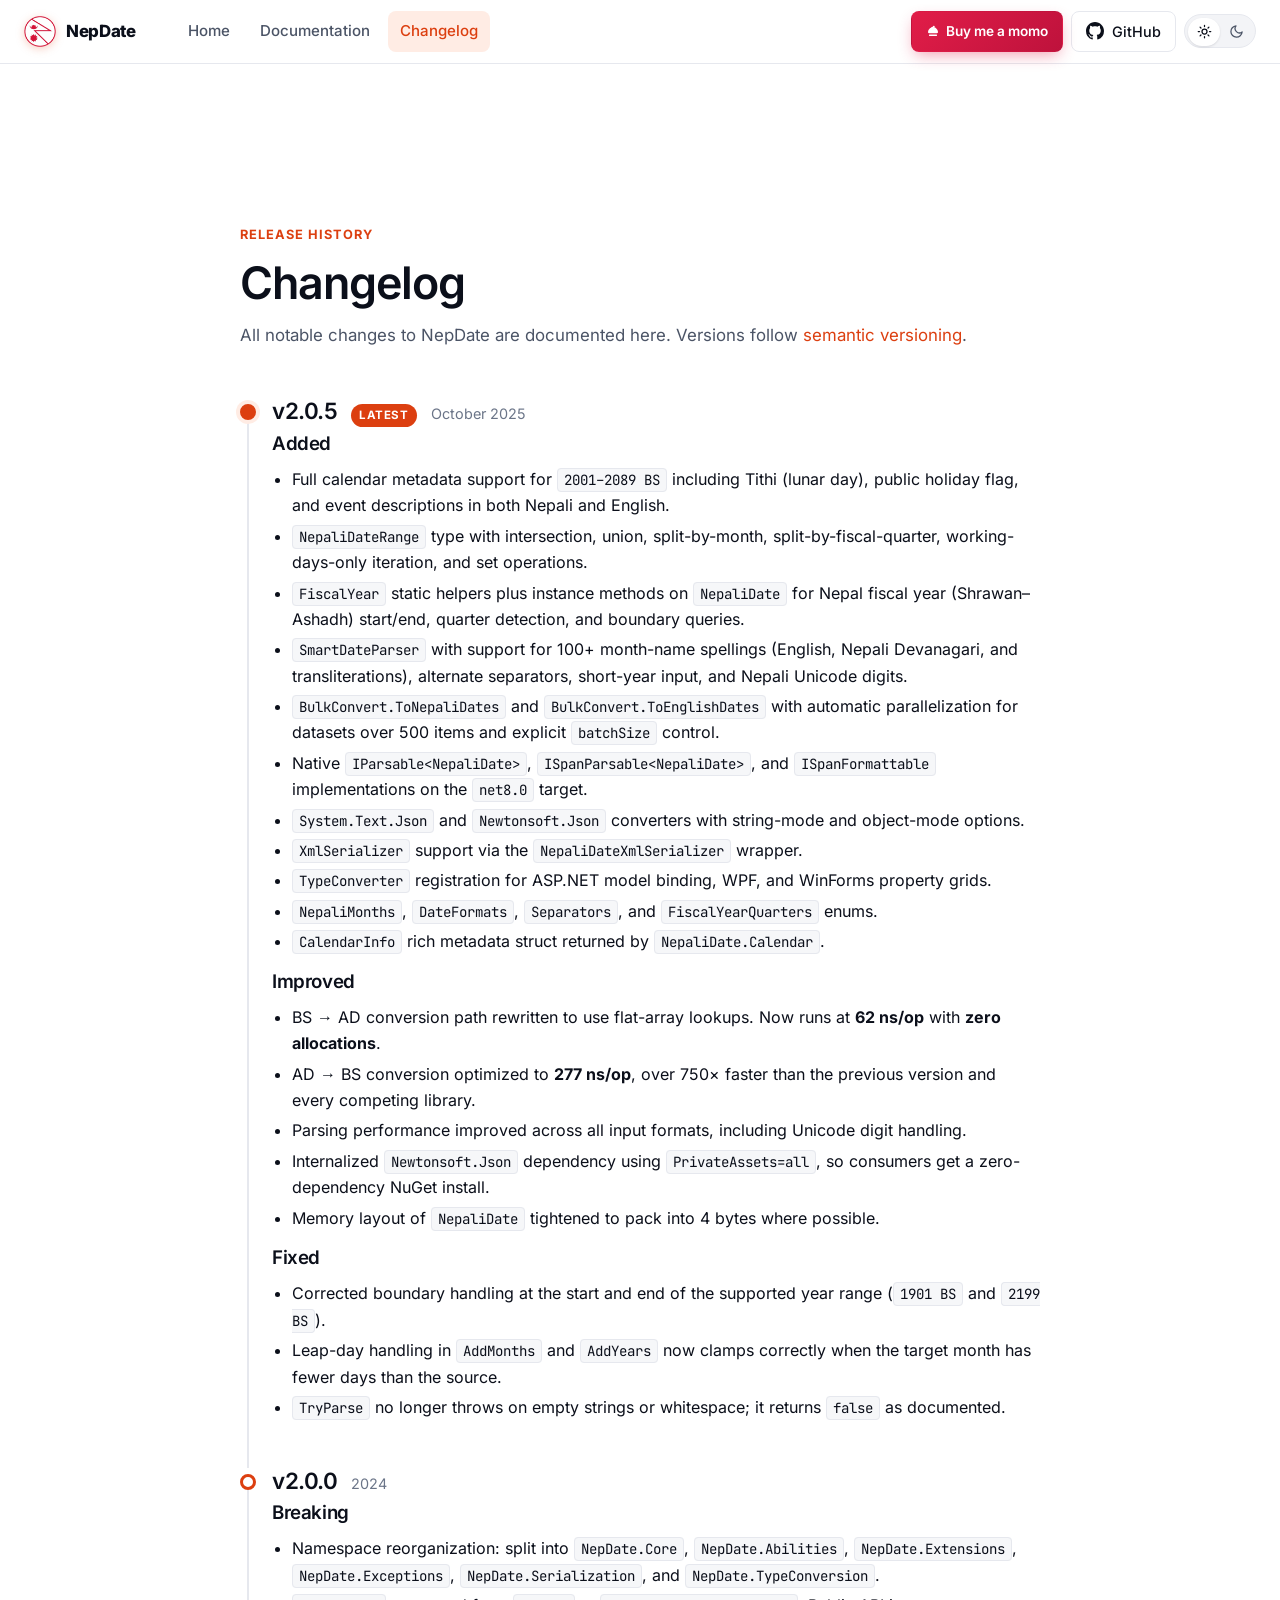
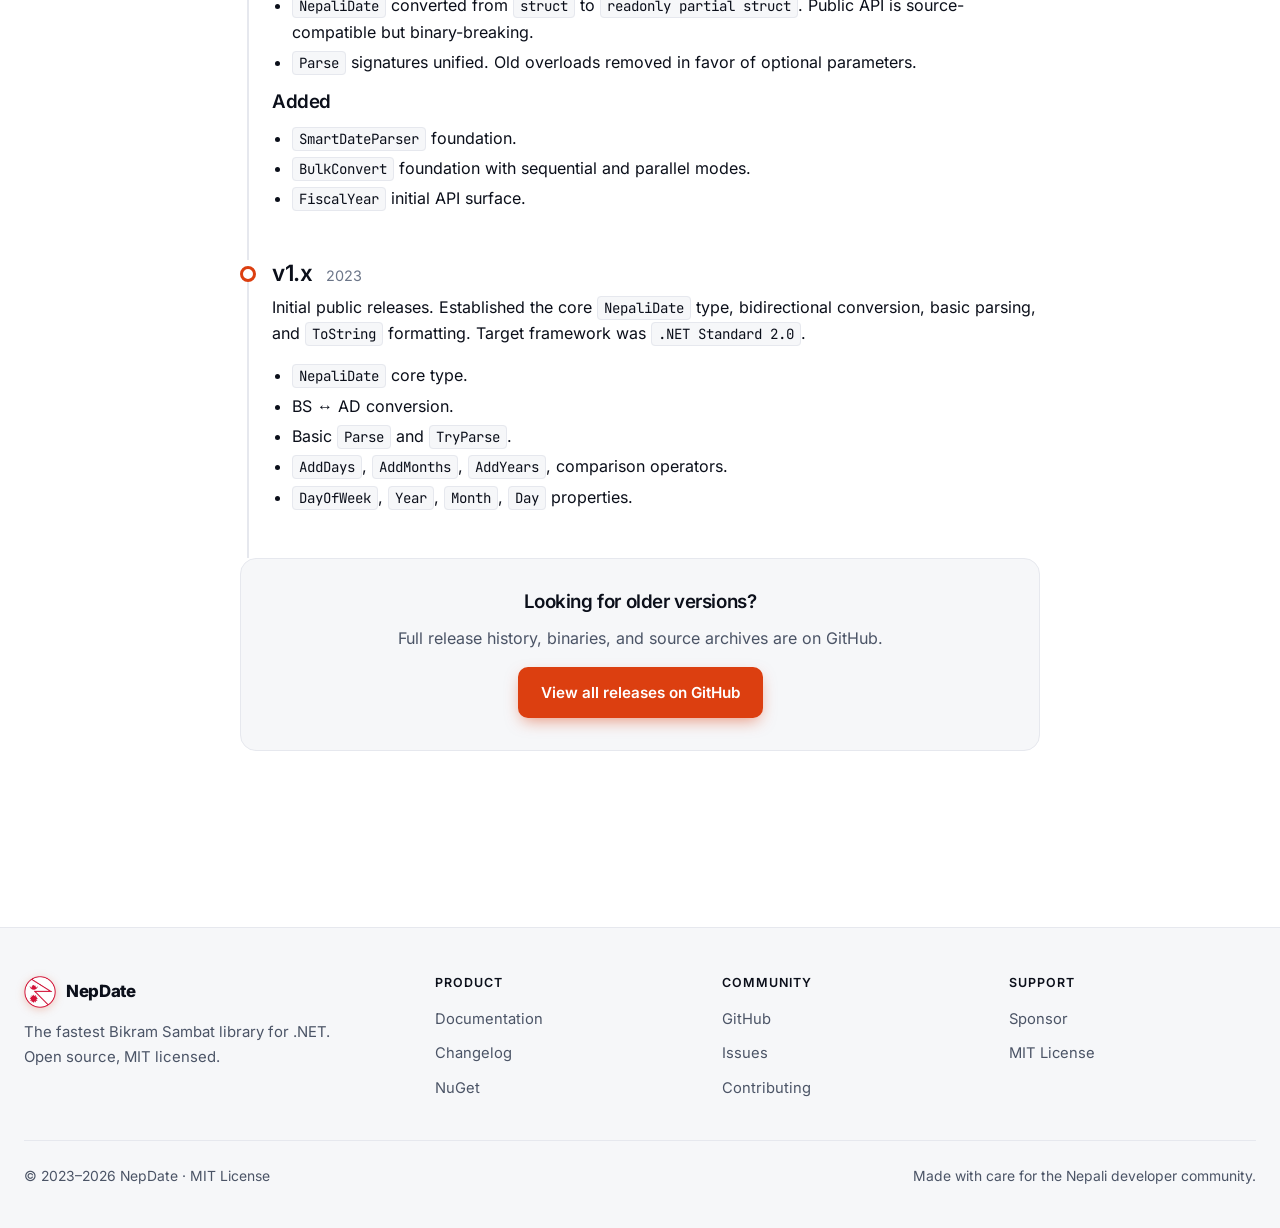
==== docs/changelog.html @ 10df071d "chore: prepare v2.0.5 release - Expand XML doc comments across the public API (NepaliDate, Propertie" ====
<!doctype html>
<html lang="en">
<head>
  <meta charset="utf-8" />
  <meta name="viewport" content="width=device-width, initial-scale=1" />
  <meta name="theme-color" content="#ea580c" />
  <title>Changelog - NepDate</title>
  <meta name="description" content="Release notes and version history for the NepDate Bikram Sambat library for .NET." />
  <link rel="canonical" href="https://rajuprasai.github.io/NepDate/changelog.html" />
  <link rel="icon" href="assets/favicon.ico" sizes="any" />
  <link rel="icon" type="image/png" href="assets/logo.png?v=2" />
  <link rel="apple-touch-icon" href="assets/logo.png?v=2" />
  <link rel="stylesheet" href="css/style.css" />
  <!-- Inline theme bootstrap. Resolves stored preference (light/dark/system)
       to a concrete data-theme so first paint matches the final state. -->
  <script>
    (function () {
      try {
        var p = localStorage.getItem('nepdate-theme');
        if (p !== 'light' && p !== 'dark' && p !== 'system') p = 'system';
        var resolved = p === 'system'
          ? (window.matchMedia && window.matchMedia('(prefers-color-scheme: dark)').matches ? 'dark' : 'light')
          : p;
        document.documentElement.setAttribute('data-theme', resolved);
        document.documentElement.setAttribute('data-theme-pref', p);
      } catch (e) {
        document.documentElement.setAttribute('data-theme', 'light');
        document.documentElement.setAttribute('data-theme-pref', 'system');
      }
    })();
  </script>
</head>
<body>
  <a class="skip-link" href="#main">Skip to content</a>

  <header class="site-header">
    <div class="inner">
      <a class="brand" href="index.html">
        <img class="logo-img" src="assets/logo.png?v=2" alt="NepDate logo" width="30" height="30" />
        <span>NepDate</span>
      </a>
      <nav class="nav-main" aria-label="Primary">
        <a href="index.html">Home</a>
        <a href="docs.html">Documentation</a>
        <a href="changelog.html" class="active">Changelog</a>
      </nav>
      <div class="header-right">
                <a class="btn btn-momo btn-sm" href="https://buymemomo.com/rajuprasai" target="_blank" rel="noopener" aria-label="Buy me a momo">
          <span class="momo-ico" aria-hidden="true"><svg class="momo-ico-svg" width="16" height="16" viewBox="0 0 24 24" fill="currentColor" aria-hidden="true"><path d="M3.5 14.2c0-4.7 3.8-8.5 8.5-8.5s8.5 3.8 8.5 8.5c0 .9-.7 1.6-1.6 1.6H5.1c-.9 0-1.6-.7-1.6-1.6Z"/><path d="M9 6.6c.4-1.1 1.5-1.9 2.7-1.9.4 0 .8.1 1.2.3-.4.4-.7.9-.9 1.5l-.2.7c-.4-.1-.8-.3-1.2-.3-.6 0-1.1.2-1.6.5l-.5-.4c.2-.2.3-.3.5-.4Zm6 0 .5-.4c.2.1.3.2.5.4-.4-.3-1-.5-1.6-.5-.4 0-.8.2-1.2.3l-.2-.7c-.2-.6-.5-1.1-.9-1.5.4-.2.8-.3 1.2-.3 1.2 0 2.3.8 2.7 1.9-.3.3-.6.6-1 .8Z"/><path d="M12 4.5c0-.7.6-1.3 1.3-1.3.4 0 .7.1 1 .4-.3.6-.5 1.3-.5 2 0 .3 0 .7.1 1l-.7-.1c-.7 0-1.3-.6-1.3-1.3 0-.3.1-.5.1-.7Z"/><path d="M5.5 18h13l.4 1.4c.2.6-.3 1.2-.9 1.2H6c-.6 0-1.1-.6-.9-1.2L5.5 18Z"/></svg></span>
          <span>Buy me a momo</span>
        </a>
        <a class="github-btn" href="https://github.com/RajuPrasai/NepDate" target="_blank" rel="noopener" aria-label="GitHub repository">
          <svg viewBox="0 0 16 16" width="18" height="18" fill="currentColor" aria-hidden="true"><path d="M8 0C3.58 0 0 3.58 0 8a8 8 0 005.47 7.59c.4.07.55-.17.55-.38 0-.19-.01-.82-.01-1.49-2.01.37-2.53-.49-2.69-.94-.09-.23-.48-.94-.82-1.13-.28-.15-.68-.52-.01-.53.63-.01 1.08.58 1.23.82.72 1.21 1.87.87 2.33.66.07-.52.28-.87.51-1.07-1.78-.2-3.64-.89-3.64-3.95 0-.87.31-1.59.82-2.15-.08-.2-.36-1.02.08-2.12 0 0 .67-.21 2.2.82.64-.18 1.32-.27 2-.27.68 0 1.36.09 2 .27 1.53-1.04 2.2-.82 2.2-.82.44 1.1.16 1.92.08 2.12.51.56.82 1.27.82 2.15 0 3.07-1.87 3.75-3.65 3.95.29.25.54.73.54 1.48 0 1.07-.01 1.93-.01 2.2 0 .21.15.46.55.38A8.013 8.013 0 0016 8c0-4.42-3.58-8-8-8z"/></svg>
          <span>GitHub</span>
        </a>
        <div class="theme-switch" role="group" aria-label="Theme">
          <button type="button" data-theme-value="light" aria-label="Light theme" title="Light">
            <svg viewBox="0 0 24 24" fill="none" stroke="currentColor" stroke-width="2" stroke-linecap="round" stroke-linejoin="round" aria-hidden="true"><circle cx="12" cy="12" r="4"/><path d="M12 2v2M12 20v2M4.93 4.93l1.41 1.41M17.66 17.66l1.41 1.41M2 12h2M20 12h2M4.93 19.07l1.41-1.41M17.66 6.34l1.41-1.41"/></svg>
          </button>
          <button type="button" data-theme-value="dark" aria-label="Dark theme" title="Dark">
            <svg viewBox="0 0 24 24" fill="none" stroke="currentColor" stroke-width="2" stroke-linecap="round" stroke-linejoin="round" aria-hidden="true"><path d="M21 12.79A9 9 0 1111.21 3 7 7 0 0021 12.79z"/></svg>
          </button>
        </div>
        <button class="icon-btn hamburger" aria-label="Open menu"><span></span></button>
      </div>
    </div>
  </header>

  <div class="overlay"></div>
  <nav class="mobile-nav" aria-label="Mobile">
    <a href="index.html">Home</a>
    <a href="docs.html">Documentation</a>
    <a href="changelog.html" class="active">Changelog</a>
    <a href="https://github.com/RajuPrasai/NepDate" target="_blank" rel="noopener">GitHub</a>
    <a href="https://buymemomo.com/rajuprasai" target="_blank" rel="noopener">Buy me a momo</a>
  </nav>

  <main id="main">
    <section class="section">
      <div class="container" style="max-width: 900px;">
        <div class="changelog-wrap">
          <div style="margin-bottom: 32px;">
            <div class="section-eyebrow">Release History</div>
            <h1 style="font-size: clamp(2rem, 4vw, 2.8rem); margin-bottom: 12px;">Changelog</h1>
            <p class="sub" style="color: var(--text-muted); font-size: 1.05rem;">
              All notable changes to NepDate are documented here. Versions follow <a href="https://semver.org" target="_blank" rel="noopener">semantic versioning</a>.
            </p>
          </div>

          <!-- v2.0.5 -->
          <article class="release latest">
            <header class="release-head">
              <h2>v2.0.5</h2>
              <span class="tag">Latest</span>
              <span class="date">October 2025</span>
            </header>

            <h3>Added</h3>
            <ul>
              <li>Full calendar metadata support for <code>2001–2089 BS</code> including Tithi (lunar day), public holiday flag, and event descriptions in both Nepali and English.</li>
              <li><code>NepaliDateRange</code> type with intersection, union, split-by-month, split-by-fiscal-quarter, working-days-only iteration, and set operations.</li>
              <li><code>FiscalYear</code> static helpers plus instance methods on <code>NepaliDate</code> for Nepal fiscal year (Shrawan–Ashadh) start/end, quarter detection, and boundary queries.</li>
              <li><code>SmartDateParser</code> with support for 100+ month-name spellings (English, Nepali Devanagari, and transliterations), alternate separators, short-year input, and Nepali Unicode digits.</li>
              <li><code>BulkConvert.ToNepaliDates</code> and <code>BulkConvert.ToEnglishDates</code> with automatic parallelization for datasets over 500 items and explicit <code>batchSize</code> control.</li>
              <li>Native <code>IParsable&lt;NepaliDate&gt;</code>, <code>ISpanParsable&lt;NepaliDate&gt;</code>, and <code>ISpanFormattable</code> implementations on the <code>net8.0</code> target.</li>
              <li><code>System.Text.Json</code> and <code>Newtonsoft.Json</code> converters with string-mode and object-mode options.</li>
              <li><code>XmlSerializer</code> support via the <code>NepaliDateXmlSerializer</code> wrapper.</li>
              <li><code>TypeConverter</code> registration for ASP.NET model binding, WPF, and WinForms property grids.</li>
              <li><code>NepaliMonths</code>, <code>DateFormats</code>, <code>Separators</code>, and <code>FiscalYearQuarters</code> enums.</li>
              <li><code>CalendarInfo</code> rich metadata struct returned by <code>NepaliDate.Calendar</code>.</li>
            </ul>

            <h3>Improved</h3>
            <ul>
              <li>BS → AD conversion path rewritten to use flat-array lookups. Now runs at <strong>62 ns/op</strong> with <strong>zero allocations</strong>.</li>
              <li>AD → BS conversion optimized to <strong>277 ns/op</strong>, over 750× faster than the previous version and every competing library.</li>
              <li>Parsing performance improved across all input formats, including Unicode digit handling.</li>
              <li>Internalized <code>Newtonsoft.Json</code> dependency using <code>PrivateAssets=all</code>, so consumers get a zero-dependency NuGet install.</li>
              <li>Memory layout of <code>NepaliDate</code> tightened to pack into 4 bytes where possible.</li>
            </ul>

            <h3>Fixed</h3>
            <ul>
              <li>Corrected boundary handling at the start and end of the supported year range (<code>1901 BS</code> and <code>2199 BS</code>).</li>
              <li>Leap-day handling in <code>AddMonths</code> and <code>AddYears</code> now clamps correctly when the target month has fewer days than the source.</li>
              <li><code>TryParse</code> no longer throws on empty strings or whitespace; it returns <code>false</code> as documented.</li>
            </ul>
          </article>

          <!-- v2.0.0 -->
          <article class="release">
            <header class="release-head">
              <h2>v2.0.0</h2>
              <span class="date">2024</span>
            </header>

            <h3>Breaking</h3>
            <ul>
              <li>Namespace reorganization: split into <code>NepDate.Core</code>, <code>NepDate.Abilities</code>, <code>NepDate.Extensions</code>, <code>NepDate.Exceptions</code>, <code>NepDate.Serialization</code>, and <code>NepDate.TypeConversion</code>.</li>
              <li><code>NepaliDate</code> converted from <code>struct</code> to <code>readonly partial struct</code>. Public API is source-compatible but binary-breaking.</li>
              <li><code>Parse</code> signatures unified. Old overloads removed in favor of optional parameters.</li>
            </ul>

            <h3>Added</h3>
            <ul>
              <li><code>SmartDateParser</code> foundation.</li>
              <li><code>BulkConvert</code> foundation with sequential and parallel modes.</li>
              <li><code>FiscalYear</code> initial API surface.</li>
            </ul>
          </article>

          <!-- v1.x -->
          <article class="release">
            <header class="release-head">
              <h2>v1.x</h2>
              <span class="date">2023</span>
            </header>
            <p>Initial public releases. Established the core <code>NepaliDate</code> type, bidirectional conversion, basic parsing, and <code>ToString</code> formatting. Target framework was <code>.NET Standard 2.0</code>.</p>
            <ul>
              <li><code>NepaliDate</code> core type.</li>
              <li>BS ↔ AD conversion.</li>
              <li>Basic <code>Parse</code> and <code>TryParse</code>.</li>
              <li><code>AddDays</code>, <code>AddMonths</code>, <code>AddYears</code>, comparison operators.</li>
              <li><code>DayOfWeek</code>, <code>Year</code>, <code>Month</code>, <code>Day</code> properties.</li>
            </ul>
          </article>

          <div class="release-cta" style="margin-top: 48px; text-align: center; padding: 32px; border: 1px solid var(--border); border-radius: var(--radius-lg); background: var(--bg-alt);">
            <h3 style="margin-top:0;">Looking for older versions?</h3>
            <p style="color: var(--text-muted);">Full release history, binaries, and source archives are on GitHub.</p>
            <a class="btn btn-primary" href="https://github.com/RajuPrasai/NepDate/releases" target="_blank" rel="noopener">View all releases on GitHub</a>
          </div>
        </div>
      </div>
    </section>
  </main>

  <footer class="site-footer">
    <div class="container">
      <div class="footer-grid">
        <div class="footer-brand">
          <a class="brand" href="index.html" style="margin-bottom:12px;">
            <img class="logo-img" src="assets/logo.png?v=2" alt="NepDate logo" width="30" height="30" />
            <span>NepDate</span>
          </a>
          <p>The fastest Bikram Sambat library for .NET. Open source, MIT licensed.</p>
        </div>
        <div class="footer-col">
          <h4>Product</h4>
          <ul>
            <li><a href="docs.html">Documentation</a></li>
            <li><a href="changelog.html">Changelog</a></li>
            <li><a href="https://www.nuget.org/packages/NepDate/" target="_blank" rel="noopener">NuGet</a></li>
          </ul>
        </div>
        <div class="footer-col">
          <h4>Community</h4>
          <ul>
            <li><a href="https://github.com/RajuPrasai/NepDate" target="_blank" rel="noopener">GitHub</a></li>
            <li><a href="https://github.com/RajuPrasai/NepDate/issues" target="_blank" rel="noopener">Issues</a></li>
            <li><a href="https://github.com/RajuPrasai/NepDate/blob/main/CONTRIBUTING.md" target="_blank" rel="noopener">Contributing</a></li>
          </ul>
        </div>
        <div class="footer-col">
          <h4>Support</h4>
          <ul>
            <li><a href="https://buymemomo.com/rajuprasai" target="_blank" rel="noopener">Sponsor</a></li>
            <li><a href="https://github.com/RajuPrasai/NepDate/blob/main/LICENSE" target="_blank" rel="noopener">MIT License</a></li>
          </ul>
        </div>
      </div>
      <div class="footer-bottom">
        <div>© 2023–2026 NepDate · MIT License</div>
        <div>Made with care for the Nepali developer community.</div>
      </div>
    </div>
  </footer>

  <script src="js/main.js" defer></script>
</body>
</html>
---- docs/css/style.css ----
/* ==========================================================================
   NepDate Documentation Site
   Theme: light / dark / system, manual segmented toggle
   Foundation: design tokens (Phase 1 rewrite)
   ========================================================================== */

/* -------- Self-hosted variable fonts (latin subset) --------
   Single woff2 per family covers every weight via the wght axis.
   Files served from same origin -> no CDN, no FOIT, GDPR-safe. */
@font-face {
  font-family: 'Inter';
  font-style: normal;
  font-weight: 100 900;
  font-display: swap;
  src: url('../assets/fonts/Inter-Variable.woff2') format('woff2-variations'),
       url('../assets/fonts/Inter-Variable.woff2') format('woff2');
}
@font-face {
  font-family: 'JetBrains Mono';
  font-style: normal;
  font-weight: 100 900;
  font-display: swap;
  src: url('../assets/fonts/JetBrainsMono-Variable.woff2') format('woff2-variations'),
       url('../assets/fonts/JetBrainsMono-Variable.woff2') format('woff2');
}

/* -------- Reset & Base -------- */
*, *::before, *::after { box-sizing: border-box; }
html { scroll-behavior: smooth; -webkit-text-size-adjust: 100%; }
body { margin: 0; padding: 0; }
img, svg { max-width: 100%; display: block; }
a { color: var(--accent); text-decoration: none; transition: color var(--dur-fast) var(--ease-out); }
a:hover { color: var(--accent-hover); }
button { font-family: inherit; cursor: pointer; border: none; background: none; color: inherit; }
h1, h2, h3, h4, h5, h6 { margin: 0 0 .6em; line-height: 1.18; font-weight: 600; letter-spacing: -.022em; font-feature-settings: 'ss01','cv11','cv03'; }
p { margin: 0 0 1em; }
ul, ol { margin: 0 0 1em; padding-left: 1.25em; }
li { margin-bottom: .25em; }

/* -------- Design Tokens (single source of truth) -------- */
:root {
  --bg:            #ffffff;
  --bg-alt:        #f6f7f9;
  --bg-elev:       #ffffff;
  --bg-elev-1:     #fbfbfd;
  --bg-elev-2:     #f3f4f7;
  --bg-elev-3:     #ebedf2;
  --bg-code:       #0e1117;
  --bg-glass:      color-mix(in srgb, #ffffff 72%, transparent);

  --text:          #0b0f1a;
  --text-muted:    #4b5466;
  --text-subtle:   #6b7588;

  --border:        #e6e8ee;
  --border-strong: #d3d6df;
  --border-subtle: color-mix(in srgb, #0b0f1a 6%, transparent);

  --accent:        #dc3f10;
  --accent-hover:  #b3300a;
  --accent-soft:   #ffece4;
  --accent-border: #fbb39a;
  --accent-glow:   rgba(220, 63, 16, .35);
  --grad-aurora:   linear-gradient(135deg, #ff7a18 0%, #af002d 100%);

  --success:       #16a34a;
  --danger:        #dc2626;
  --warning:       #d97706;

  --shadow-sm:     0 1px 2px rgba(11,15,26,.06), 0 1px 3px rgba(11,15,26,.06);
  --shadow-md:     0 4px 8px -2px rgba(11,15,26,.07), 0 2px 4px -2px rgba(11,15,26,.06);
  --shadow-lg:     0 16px 32px -12px rgba(11,15,26,.14), 0 4px 12px -4px rgba(11,15,26,.06);
  --shadow-xl:     0 30px 80px -20px rgba(11,15,26,.22), 0 8px 24px -8px rgba(11,15,26,.10);
  --shadow-glow:   0 0 0 1px var(--accent-border), 0 8px 24px -8px var(--accent-glow);

  --radius-xs:     4px;
  --radius-sm:     8px;
  --radius:        12px;
  --radius-lg:     16px;
  --radius-2xl:    24px;
  --radius-pill:   999px;

  --dur-fast:      .15s;
  --dur-med:       .28s;
  --dur-slow:      .55s;
  --ease-out:      cubic-bezier(.22,1,.36,1);
  --ease-in-out:   cubic-bezier(.65,0,.35,1);

  --font-sans:    'Inter', -apple-system, BlinkMacSystemFont, 'Segoe UI', Roboto, 'Helvetica Neue', Arial, sans-serif;
  --font-mono:    'JetBrains Mono', 'Cascadia Code', 'Source Code Pro', Consolas, 'Courier New', monospace;

  --header-h:      64px;
  --sidebar-w:     280px;
  --toc-w:         270px;
  --content-max:   1500px;
}

[data-theme="dark"] {
  --bg:            #0a0e1a;
  --bg-alt:        #0d1322;
  --bg-elev:       #11182a;
  --bg-elev-1:     #131b30;
  --bg-elev-2:     #1a2238;
  --bg-elev-3:     #222b44;
  --bg-code:       #060912;
  --bg-glass:      color-mix(in srgb, #0a0e1a 70%, transparent);

  --text:          #e8ecf4;
  --text-muted:    #9aa3b8;
  --text-subtle:   #6b7388;

  --border:        #1f2740;
  --border-strong: #2a324d;
  --border-subtle: color-mix(in srgb, #e8ecf4 8%, transparent);

  --accent:        #ff8a5b;
  --accent-hover:  #ffa685;
  --accent-soft:   rgba(255, 138, 91, .14);
  --accent-border: rgba(255, 138, 91, .42);
  --accent-glow:   rgba(255, 138, 91, .50);
  --grad-aurora:   linear-gradient(135deg, #ff8a5b 0%, #e0245a 100%);

  --success:       #4ade80;
  --danger:        #f87171;
  --warning:       #fbbf24;

  --shadow-sm:     0 1px 2px rgba(0,0,0,.45);
  --shadow-md:     0 4px 12px -4px rgba(0,0,0,.55);
  --shadow-lg:     0 18px 40px -12px rgba(0,0,0,.65);
  --shadow-xl:     0 36px 100px -24px rgba(0,0,0,.75), 0 12px 32px -8px rgba(0,0,0,.55);
  --shadow-glow:   0 0 0 1px var(--accent-border), 0 12px 36px -8px var(--accent-glow);
}

body {
  font-family: var(--font-sans);
  background: var(--bg);
  color: var(--text);
  font-size: 16px;
  line-height: 1.65;
  font-feature-settings: 'ss01','cv11','cv03','cv05';
  transition: background var(--dur-med) var(--ease-out), color var(--dur-med) var(--ease-out);
  -webkit-font-smoothing: antialiased;
  -moz-osx-font-smoothing: grayscale;
}

/* Skip link */
.skip-link {
  position: absolute; left: -9999px; top: 0; z-index: 9999;
  background: var(--accent); color: #fff; padding: 10px 16px; border-radius: 0 0 8px 0;
}
.skip-link:focus { left: 0; }

/* -------- Header -------- */
.site-header {
  position: sticky;
  top: 0;
  z-index: 100;
  height: var(--header-h);
  background: color-mix(in srgb, var(--bg) 88%, transparent);
  backdrop-filter: saturate(1.4) blur(12px);
  -webkit-backdrop-filter: saturate(1.4) blur(12px);
  border-bottom: 1px solid var(--border);
}
.site-header .inner {
  max-width: var(--content-max);
  margin: 0 auto;
  height: 100%;
  padding: 0 24px;
  display: flex;
  align-items: center;
  gap: 24px;
}
.brand {
  display: flex; align-items: center; gap: 10px;
  font-weight: 800; font-size: 1.05rem; color: var(--text);
  letter-spacing: -.02em;
}
.brand:hover { color: var(--text); }
.brand .logo-img {
  width: 30px; height: 30px;
  border-radius: 7px;
  object-fit: contain;
  display: block;
  box-shadow: var(--shadow-sm);
  background: var(--bg-elev);
}
.brand .logo-mark {
  width: 30px; height: 30px; border-radius: 8px;
  background: linear-gradient(135deg, var(--accent) 0%, #dc2626 100%);
  display: grid; place-items: center;
  color: white; font-weight: 800; font-size: 14px;
  box-shadow: var(--shadow-sm);
}
.nav-main {
  display: flex; align-items: center; gap: 6px;
  margin-left: 16px;
}
.nav-main a {
  color: var(--text-muted);
  padding: 8px 12px;
  border-radius: 8px;
  font-weight: 500;
  font-size: .94rem;
  transition: all .15s ease;
}
.nav-main a:hover { background: var(--bg-alt); color: var(--text); }
.nav-main a.active { color: var(--accent); background: var(--accent-soft); }
.header-right { margin-left: auto; display: flex; align-items: center; gap: 8px; }
.icon-btn {
  width: 38px; height: 38px;
  display: grid; place-items: center;
  border-radius: 8px;
  color: var(--text-muted);
  transition: all .15s ease;
}
.icon-btn:hover { background: var(--bg-alt); color: var(--text); }
.icon-btn svg { width: 18px; height: 18px; }
.theme-toggle .sun { display: none; }
.theme-toggle .moon { display: block; }
[data-theme="dark"] .theme-toggle .sun { display: block; }
[data-theme="dark"] .theme-toggle .moon { display: none; }
.github-btn {
  display: inline-flex; align-items: center; gap: 8px;
  padding: 8px 14px;
  border-radius: 8px;
  border: 1px solid var(--border);
  background: var(--bg-elev);
  color: var(--text);
  font-weight: 500;
  font-size: .9rem;
  transition: all .15s ease;
}
.github-btn:hover { background: var(--bg-alt); color: var(--text); border-color: var(--border-strong); }
.hamburger { display: none; }

/* -------- Container & Layout Helpers -------- */
.container {
  max-width: var(--content-max);
  margin: 0 auto;
  padding: 0 24px;
}
.section {
  padding: 96px 0;
  border-bottom: 1px solid var(--border);
}
.section:last-child { border-bottom: none; }
.section-head {
  text-align: center;
  max-width: 720px;
  margin: 0 auto 56px;
}
.section-eyebrow {
  display: inline-block;
  font-size: .8rem;
  font-weight: 700;
  text-transform: uppercase;
  letter-spacing: .08em;
  color: var(--accent);
  margin-bottom: 12px;
}
.section-title {
  font-size: clamp(1.75rem, 3vw, 2.4rem);
  margin-bottom: 16px;
}
.section-sub {
  color: var(--text-muted);
  font-size: 1.05rem;
  margin: 0;
}

/* -------- Buttons -------- */
.btn {
  display: inline-flex; align-items: center; gap: 8px;
  padding: 12px 22px;
  border-radius: 10px;
  font-weight: 600;
  font-size: .95rem;
  transition: all .18s ease;
  border: 1px solid transparent;
  white-space: nowrap;
}
.btn-primary {
  background: var(--accent);
  color: #fff;
  box-shadow: 0 6px 16px -4px color-mix(in srgb, var(--accent) 55%, transparent);
}
.btn-primary:hover { background: var(--accent-hover); color: #fff; transform: translateY(-1px); }
.btn-secondary {
  background: var(--bg-elev);
  color: var(--text);
  border-color: var(--border-strong);
}
.btn-secondary:hover { background: var(--bg-alt); color: var(--text); }
.btn-ghost {
  color: var(--text-muted);
  padding: 8px 14px;
}
.btn-ghost:hover { color: var(--text); background: var(--bg-alt); }

/* -------- Buy me a momo (donation) button -------- */
.btn-momo {
  background: linear-gradient(135deg, #e11d48 0%, #be123c 100%);
  color: #fff;
  border-color: transparent;
  box-shadow: 0 6px 16px -4px rgba(225, 29, 72, .45);
  position: relative;
}
.btn-momo:hover { color: #fff; background: linear-gradient(135deg, #be123c 0%, #9f1239 100%); transform: translateY(-1px); box-shadow: 0 10px 22px -6px rgba(225, 29, 72, .55); }
.btn-momo .momo-ico { display: inline-flex; }
.btn-momo.btn-sm {
  padding: 8px 14px;
  font-size: .85rem;
  border-radius: 8px;
  gap: 6px;
}
.btn-momo.btn-sm .momo-ico svg { width: 14px; height: 14px; }
[data-theme="dark"] .btn-momo {
  background: linear-gradient(135deg, #f43f5e 0%, #e11d48 100%);
  box-shadow: 0 6px 16px -4px rgba(244, 63, 94, .35);
}
[data-theme="dark"] .btn-momo:hover {
  background: linear-gradient(135deg, #e11d48 0%, #be123c 100%);
}

/* -------- Hero -------- */
.hero {
  padding: 80px 0 72px;
  position: relative;
  overflow: hidden;
}
.hero::before {
  content: "";
  position: absolute; inset: 0;
  background:
    radial-gradient(600px 300px at 15% 10%, color-mix(in srgb, var(--accent) 14%, transparent), transparent 70%),
    radial-gradient(500px 260px at 85% 20%, color-mix(in srgb, #dc2626 10%, transparent), transparent 70%);
  pointer-events: none;
}
.hero .container { position: relative; z-index: 1; }
.hero-grid {
  display: grid;
  grid-template-columns: 1fr 1fr;
  gap: 56px;
  align-items: center;
}
.hero-badges {
  display: flex; flex-wrap: wrap; gap: 10px;
  margin-bottom: 20px;
}
.hero-badges img { height: 28px; }
.hero h1 {
  font-size: clamp(2rem, 4.2vw, 3.4rem);
  line-height: 1.1;
  margin-bottom: 18px;
  letter-spacing: -.025em;
}
.hero h1 .grad {
  background: linear-gradient(90deg, var(--accent), #dc2626);
  -webkit-background-clip: text;
  background-clip: text;
  color: transparent;
}
.hero .lede {
  font-size: 1.15rem;
  color: var(--text-muted);
  max-width: 560px;
  margin-bottom: 28px;
}
.hero-cta { display: flex; gap: 12px; flex-wrap: wrap; }
.hero-stats {
  display: flex; gap: 28px; margin-top: 36px;
  flex-wrap: wrap;
}
.hero-stat .n {
  font-size: 1.8rem; font-weight: 800; letter-spacing: -.02em;
  color: var(--text);
  display: block;
}
.hero-stat .l {
  font-size: .82rem; color: var(--text-muted);
  text-transform: uppercase; letter-spacing: .06em;
}

/* Terminal demo */
.terminal {
  background: var(--bg-code);
  border-radius: 14px;
  box-shadow: var(--shadow-lg);
  overflow: hidden;
  border: 1px solid rgba(255,255,255,.06);
}
.terminal-bar {
  display: flex; align-items: center;
  padding: 12px 14px;
  background: #0a0c14;
  border-bottom: 1px solid rgba(255,255,255,.06);
  gap: 8px;
}
.terminal-bar .dots { display: flex; gap: 6px; }
.terminal-bar .dot { width: 12px; height: 12px; border-radius: 50%; }
.terminal-bar .dot.r { background: #ff5f56; }
.terminal-bar .dot.y { background: #ffbd2e; }
.terminal-bar .dot.g { background: #27c93f; }
.terminal-bar .title {
  margin: 0 auto; color: #9ca3af; font-size: .78rem; font-family: var(--font-mono);
  padding-right: 44px;
}
.terminal-body {
  padding: 20px 22px;
  font-family: var(--font-mono);
  font-size: .9rem;
  line-height: 1.7;
  color: #e5e7eb;
  min-height: 270px;
}
.terminal-body .line { white-space: pre; }
.cursor {
  display: inline-block;
  width: 8px; height: 1.05em;
  background: var(--accent);
  vertical-align: text-bottom;
  animation: blink 1s steps(2) infinite;
  margin-left: 2px;
}
@keyframes blink { 50% { opacity: 0; } }

/* -------- Feature Grid -------- */
.features {
  display: grid;
  grid-template-columns: repeat(3, 1fr);
  gap: 20px;
}
.feature {
  background: var(--bg-elev);
  border: 1px solid var(--border);
  border-radius: var(--radius-lg);
  padding: 28px 26px;
  transition: all .22s ease;
}
.feature:hover {
  transform: translateY(-3px);
  border-color: var(--accent-border);
  box-shadow: var(--shadow-md);
}
.feature-icon {
  width: 44px; height: 44px;
  border-radius: 10px;
  background: var(--accent-soft);
  color: var(--accent);
  display: grid; place-items: center;
  margin-bottom: 18px;
}
.feature-icon svg { width: 22px; height: 22px; }
.feature h3 { font-size: 1.1rem; margin-bottom: 8px; }
.feature p { color: var(--text-muted); font-size: .95rem; margin: 0; }

/* -------- Install tabs -------- */
.install-tabs {
  max-width: 720px;
  margin: 0 auto;
}
.tabs {
  display: flex; gap: 4px;
  background: var(--bg-alt);
  padding: 4px;
  border-radius: 10px;
  border: 1px solid var(--border);
  width: fit-content;
  margin: 0 auto 16px;
}
.tab {
  padding: 8px 18px;
  border-radius: 7px;
  font-size: .9rem;
  font-weight: 500;
  color: var(--text-muted);
  transition: all .15s ease;
}
.tab.active { background: var(--bg-elev); color: var(--text); box-shadow: var(--shadow-sm); }
.tab-panel { display: none; }
.tab-panel.active { display: block; }

/* -------- Benchmark / API tables -------- */
.benchmark-wrap, .compare-wrap, .api-table-wrap {
  overflow-x: auto;
  border: 1px solid var(--border);
  border-radius: var(--radius-lg);
  background: var(--bg-elev);
}
.api-table-wrap { margin: 14px 0 22px; }
.api-table th, .api-table td { font-size: .95rem; }
.api-table td code { font-size: .88em; }
.data-table {
  width: 100%;
  border-collapse: collapse;
  font-size: .93rem;
}
.data-table th, .data-table td {
  padding: 14px 18px;
  text-align: left;
  border-bottom: 1px solid var(--border);
}
.data-table th {
  background: var(--bg-alt);
  font-weight: 600;
  color: var(--text-muted);
  font-size: .82rem;
  text-transform: uppercase;
  letter-spacing: .05em;
  white-space: nowrap;
}
.data-table tbody tr:last-child td { border-bottom: none; }
.data-table tbody tr:hover { background: var(--bg-alt); }
.data-table td.num { text-align: right; font-variant-numeric: tabular-nums; font-family: var(--font-mono); font-size: .88rem; }
.data-table tr.highlight td { background: var(--accent-soft); font-weight: 600; }
.data-table tr.highlight td:first-child { box-shadow: inset 3px 0 0 var(--accent); }

.compare-table th:first-child, .compare-table td:first-child { text-align: left; }
.compare-table th:not(:first-child), .compare-table td:not(:first-child) { text-align: center; }
.compare-table .col-highlight { background: var(--accent-soft); color: var(--accent); font-weight: 700; }
.check { color: var(--success); font-weight: 700; }
.cross { color: var(--danger); font-weight: 700; }
.partial { color: #ca8a04; font-weight: 700; }

/* -------- Benchmark headline + cards + bars -------- */
.bench-headline {
  display: grid;
  grid-template-columns: repeat(3, minmax(0, 1fr));
  gap: 16px;
  margin: 0 0 28px;
}
.bench-kpi {
  background: var(--bg-elev);
  border: 1px solid var(--border);
  border-radius: var(--radius-lg);
  padding: 20px 22px;
  position: relative;
  overflow: hidden;
}
.bench-kpi::before {
  content: "";
  position: absolute;
  inset: 0 auto 0 0;
  width: 3px;
  background: var(--accent);
  opacity: .9;
}
.bench-kpi-label {
  font-size: .78rem;
  text-transform: uppercase;
  letter-spacing: .06em;
  color: var(--text-muted);
  font-weight: 600;
}
.bench-kpi-value {
  font-family: var(--font-mono);
  font-size: 2rem;
  line-height: 1.1;
  margin: 6px 0 4px;
  color: var(--text);
  font-weight: 700;
}
.bench-kpi-value span { font-size: .9rem; color: var(--text-muted); font-weight: 500; margin-left: 2px; }
.bench-kpi-sub { font-size: .85rem; color: var(--text-muted); }
.bench-kpi-sub strong { color: var(--accent); font-weight: 700; }

.bench-grid {
  display: grid;
  grid-template-columns: repeat(2, minmax(0, 1fr));
  gap: 20px;
}
.bench-card { display: flex; flex-direction: column; }
.bench-card-head {
  display: flex;
  align-items: baseline;
  justify-content: space-between;
  margin: 0 2px 10px;
}
.bench-card-head h3 {
  font-size: 1rem;
  font-weight: 600;
  margin: 0;
  letter-spacing: .01em;
}
.bench-card-tag {
  font-size: .72rem;
  font-weight: 500;
  color: var(--text-muted);
  text-transform: uppercase;
  letter-spacing: .08em;
  margin-left: 8px;
}

.bench-table th, .bench-table td { padding: 12px 14px; }
.bench-table .bench-col-bar { width: 46%; }
.bench-bar-row {
  display: flex;
  align-items: center;
  gap: 10px;
}
.bench-bar {
  flex: 1;
  height: 8px;
  background: var(--bg-alt);
  border-radius: 999px;
  overflow: hidden;
  border: 1px solid var(--border);
  min-width: 60px;
}
.bench-bar span {
  display: block;
  height: 100%;
  background: linear-gradient(90deg, var(--accent), var(--accent-strong, var(--accent)));
  border-radius: 999px;
  min-width: 2px;
}
.data-table tr.highlight .bench-bar span {
  background: linear-gradient(90deg, var(--accent), var(--accent));
  box-shadow: 0 0 0 1px var(--accent) inset;
}
.bench-num {
  font-family: var(--font-mono);
  font-size: .85rem;
  font-variant-numeric: tabular-nums;
  color: var(--text);
  white-space: nowrap;
  min-width: 78px;
  text-align: right;
}

.bench-caption {
  margin: 18px 2px 0;
  font-size: .82rem;
  color: var(--text-muted);
  line-height: 1.55;
}

@media (max-width: 900px) {
  .bench-headline { grid-template-columns: 1fr; }
  .bench-grid { grid-template-columns: 1fr; }
}

/* -------- FAQ Accordion -------- */
.faq {
  max-width: 820px;
  margin: 0 auto;
}
.faq-item {
  border: 1px solid var(--border);
  border-radius: var(--radius);
  margin-bottom: 10px;
  background: var(--bg-elev);
  overflow: hidden;
  transition: border-color .15s ease;
}
.faq-item.open { border-color: var(--accent-border); }
.faq-q {
  width: 100%;
  padding: 18px 22px;
  display: flex;
  align-items: center;
  gap: 16px;
  text-align: left;
  font-weight: 600;
  font-size: 1rem;
  color: var(--text);
}
.faq-q::after {
  content: "";
  margin-left: auto;
  width: 10px; height: 10px;
  border-right: 2px solid var(--text-muted);
  border-bottom: 2px solid var(--text-muted);
  transform: rotate(45deg);
  transition: transform .2s ease;
}
.faq-item.open .faq-q::after { transform: rotate(-135deg); }
.faq-a {
  max-height: 0;
  overflow: hidden;
  transition: max-height .3s ease;
  color: var(--text-muted);
}
.faq-a-inner { padding: 0 22px 20px; }
.faq-item.open .faq-a { max-height: 500px; }

/* -------- Contributors / Sponsor -------- */
.contributors {
  text-align: center;
}
.contributors img {
  margin: 24px auto;
  max-width: 600px;
  border-radius: 10px;
}
.sponsor-card {
  background: linear-gradient(135deg, var(--accent-soft), transparent);
  border: 1px solid var(--accent-border);
  border-radius: var(--radius-lg);
  padding: 36px 32px;
  text-align: center;
  max-width: 640px;
  margin: 0 auto;
}
.sponsor-card h3 { margin-bottom: 8px; font-size: 1.4rem; }
.sponsor-card p { color: var(--text-muted); margin-bottom: 20px; }

/* -------- Code blocks -------- */
pre {
  background: var(--bg-code);
  color: #e5e7eb;
  padding: 18px 22px;
  border-radius: 10px;
  overflow-x: auto;
  font-family: var(--font-mono);
  font-size: .9rem;
  line-height: 1.6;
  margin: 0 0 18px;
  border: 1px solid rgba(255,255,255,.06);
  position: relative;
}
pre code { font-family: inherit; background: none; padding: 0; font-size: inherit; color: inherit; border: 0; border-radius: 0; }
pre code, pre code * { text-decoration: none !important; }
code {
  font-family: var(--font-mono);
  background: var(--bg-alt);
  padding: 2px 6px;
  border-radius: 4px;
  font-size: .88em;
  color: var(--text);
  border: 1px solid var(--border);
}
[data-theme="dark"] code { border-color: #2a3449; }

.copy-btn {
  position: absolute; top: 10px; right: 10px;
  padding: 6px 10px;
  font-size: .75rem;
  color: #9ca3af;
  background: rgba(255,255,255,.06);
  border: 1px solid rgba(255,255,255,.08);
  border-radius: 6px;
  opacity: 0;
  transition: opacity .15s ease, color .15s ease, background .15s ease;
  font-family: var(--font-sans);
  font-weight: 500;
}
pre:hover .copy-btn { opacity: 1; }
.copy-btn:hover { color: #fff; background: rgba(255,255,255,.12); }
.copy-btn.copied { color: #4ade80; border-color: rgba(74,222,128,.4); }

/* -------- Syntax highlight tokens -------- */
.tok-kw      { color: #ff7b72; }   /* keywords (GitHub Dark style) */
.tok-type    { color: #79c0ff; }   /* types */
.tok-str     { color: #a5d6ff; }   /* strings */
.tok-cmt     { color: #8b949e; font-style: italic; }
.tok-num     { color: #ffa657; }
.tok-fn      { color: #d2a8ff; }
.tok-op      { color: #e5e7eb; }
.tok-cmd     { color: #7ee787; }

/* -------- Docs layout -------- */
.docs-layout {
  max-width: var(--content-max);
  margin: 0 auto;
  padding: 0 24px;
  display: grid;
  grid-template-columns: var(--sidebar-w) minmax(0, 1fr) var(--toc-w);
  gap: 32px;
  align-items: start;
}
.docs-sidebar {
  position: sticky;
  top: calc(var(--header-h) + 16px);
  height: calc(100vh - var(--header-h) - 32px);
  overflow-y: auto;
  padding: 16px 8px 40px 0;
  border-right: 1px solid var(--border);
  scrollbar-width: thin;
  scrollbar-color: var(--border-strong) transparent;
}
.docs-sidebar::-webkit-scrollbar { width: 6px; }
.docs-sidebar::-webkit-scrollbar-thumb { background: var(--border-strong); border-radius: 3px; }

.search-wrap {
  position: relative;
  margin-bottom: 16px;
}
.search-wrap input {
  width: 100%;
  padding: 10px 14px 10px 36px;
  border-radius: 8px;
  border: 1px solid var(--border);
  background: var(--bg-alt);
  color: var(--text);
  font-family: inherit;
  font-size: .9rem;
  outline: none;
  transition: all .15s ease;
}
.search-wrap input:focus { border-color: var(--accent); background: var(--bg-elev); box-shadow: 0 0 0 3px var(--accent-soft); }
.search-wrap svg {
  position: absolute;
  left: 11px; top: 50%; transform: translateY(-50%);
  width: 16px; height: 16px; color: var(--text-subtle);
  pointer-events: none;
}
.search-wrap kbd, .search-wrap .kbd {
  position: absolute; right: 8px; top: 50%; transform: translateY(-50%);
  font-size: .72rem; color: var(--text-subtle);
  padding: 2px 6px;
  border: 1px solid var(--border);
  border-radius: 4px;
  background: var(--bg-elev);
  font-family: var(--font-mono);
  pointer-events: none;
}

.toc-group { margin-bottom: 6px; }
.toc-group > .toc-group-head {
  display: flex; align-items: center; width: 100%;
  padding: 8px 12px;
  font-size: .78rem;
  font-weight: 700;
  text-transform: uppercase;
  letter-spacing: .06em;
  color: var(--text-subtle);
  border-radius: 6px;
}
.toc-group > .toc-group-head:hover { color: var(--text); }
.toc-group > .toc-group-head::after {
  content: "";
  margin-left: auto;
  width: 7px; height: 7px;
  border-right: 1.5px solid currentColor;
  border-bottom: 1.5px solid currentColor;
  transform: rotate(45deg);
  transition: transform .15s ease;
}
.toc-group.collapsed > .toc-group-head::after { transform: rotate(-45deg); }
.toc-group.collapsed > ul { display: none; }
.toc-group ul { list-style: none; padding: 0 0 0 4px; margin: 2px 0 8px; }
.toc-group li a {
  display: block;
  padding: 6px 12px;
  font-size: .88rem;
  color: var(--text-muted);
  border-radius: 6px;
  border-left: 2px solid transparent;
  transition: all .12s ease;
}
.toc-group li a:hover { color: var(--text); background: var(--bg-alt); }
.toc-group li a.active {
  color: var(--accent);
  background: var(--accent-soft);
  border-left-color: var(--accent);
  font-weight: 600;
}
.toc-group li.hidden { display: none; }
.search-empty { padding: 14px 12px; color: var(--text-subtle); font-size: .88rem; display: none; }
.search-empty.show { display: block; }

.docs-content {
  min-width: 0;
  padding: 24px 0 80px;
}
.docs-content h1 {
  font-size: 2.2rem;
  margin-bottom: 8px;
}
.docs-content .docs-lede {
  color: var(--text-muted);
  font-size: 1.08rem;
  margin-bottom: 48px;
  padding-bottom: 28px;
  border-bottom: 1px solid var(--border);
}
.docs-content h2 {
  font-size: 1.6rem;
  margin-top: 64px;
  margin-bottom: 14px;
  padding-top: 12px;
  scroll-margin-top: calc(var(--header-h) + 16px);
  border-top: 1px solid var(--border);
  padding-top: 48px;
}
.docs-content h2:first-of-type { border-top: none; padding-top: 12px; margin-top: 0; }
.docs-content h3 {
  font-size: 1.2rem;
  margin-top: 40px;
  margin-bottom: 12px;
  scroll-margin-top: calc(var(--header-h) + 16px);
}
.docs-content h4 {
  font-size: 1rem;
  margin-top: 24px;
  color: var(--text-muted);
  text-transform: uppercase;
  letter-spacing: .06em;
  font-size: .82rem;
  font-weight: 700;
}
.docs-content table {
  width: 100%;
  border-collapse: collapse;
  margin-bottom: 22px;
  font-size: .92rem;
  border: 1px solid var(--border);
  border-radius: var(--radius);
  overflow: hidden;
  background: var(--bg-elev);
}
.docs-content th {
  background: var(--bg-alt);
  font-weight: 600;
  text-align: left;
  padding: 10px 14px;
  font-size: .82rem;
  text-transform: uppercase;
  letter-spacing: .04em;
  color: var(--text-muted);
  border-bottom: 1px solid var(--border);
}
.docs-content td {
  padding: 10px 14px;
  border-bottom: 1px solid var(--border);
  vertical-align: top;
}
.docs-content tr:last-child td { border-bottom: none; }
.docs-content td code { font-size: .82em; }

.docs-toc {
  position: sticky;
  top: calc(var(--header-h) + 16px);
  max-height: calc(100vh - var(--header-h) - 32px);
  overflow-y: auto;
  padding: 28px 0 40px 8px;
  font-size: .85rem;
  border-left: 1px solid var(--border);
  padding-left: 16px;
  scrollbar-width: thin;
    scrollbar-color: var(--border-strong) transparent;
}

.hero-badge{
    border-radius: 10px;
}

.docs-toc .toc-title {
  font-size: .72rem;
  font-weight: 700;
  text-transform: uppercase;
  letter-spacing: .08em;
  color: var(--text-subtle);
  margin-bottom: 12px;
}
.docs-toc ul { list-style: none; padding: 0; margin: 0; }
.docs-toc li a {
  display: block;
  padding: 5px 0;
  color: var(--text-muted);
  border-left: 2px solid transparent;
  padding-left: 12px;
  margin-left: -2px;
  transition: all .12s ease;
}
.docs-toc li a:hover { color: var(--text); }
.docs-toc li a.active {
  color: var(--accent);
  border-left-color: var(--accent);
  font-weight: 600;
}
.docs-toc li.l3 a { padding-left: 24px; font-size: .82rem; }

/* -------- Changelog page -------- */
.changelog-wrap {
  max-width: 800px;
  margin: 0 auto;
  padding: 60px 0 80px;
}
.changelog-wrap h1 {
  font-size: 2.4rem;
  margin-bottom: 8px;
}
.changelog-wrap .sub {
  color: var(--text-muted);
  margin-bottom: 48px;
  font-size: 1.05rem;
}
.release {
  position: relative;
  padding-left: 32px;
  margin-bottom: 48px;
}
.release::before {
  content: "";
  position: absolute;
  left: 7px; top: 10px; bottom: -48px;
  width: 2px;
  background: var(--border);
}
.release:last-child::before { display: none; }
.release::after {
  content: "";
  position: absolute;
  left: 0; top: 6px;
  width: 16px; height: 16px;
  border-radius: 50%;
  background: var(--bg);
  border: 3px solid var(--accent);
}
.release.latest::after {
  background: var(--accent);
  box-shadow: 0 0 0 4px var(--accent-soft);
}
.release-head {
  display: flex; align-items: baseline; gap: 14px;
  flex-wrap: wrap;
  margin-bottom: 6px;
}
.release-head h2 { font-size: 1.4rem; margin: 0; }
.release-head .tag {
  display: inline-block;
  font-size: .72rem;
  padding: 2px 8px;
  border-radius: 999px;
  background: var(--accent);
  color: white;
  font-weight: 700;
  text-transform: uppercase;
  letter-spacing: .05em;
}
.release-head .date {
  color: var(--text-subtle);
  font-size: .9rem;
}
.release-body {
  background: var(--bg-elev);
  border: 1px solid var(--border);
  border-radius: var(--radius);
  padding: 20px 24px;
  margin-top: 12px;
}
.release-body h4 {
  font-size: .78rem;
  text-transform: uppercase;
  letter-spacing: .08em;
  font-weight: 700;
  margin: 18px 0 8px;
  color: var(--accent);
}
.release-body h4:first-child { margin-top: 0; }
.release-body ul { padding-left: 20px; color: var(--text-muted); }
.release-body li { margin-bottom: 4px; }

.release-cta {
  text-align: center;
  padding: 32px;
  background: var(--bg-alt);
  border-radius: var(--radius);
  margin-top: 40px;
}

/* -------- Footer -------- */
.site-footer {
  border-top: 1px solid var(--border);
  padding: 48px 0 40px;
  background: var(--bg-alt);
  margin-top: 0;
}
.footer-grid {
  display: grid;
  grid-template-columns: 1.5fr 1fr 1fr 1fr;
  gap: 40px;
  margin-bottom: 32px;
}
.footer-brand p { color: var(--text-muted); font-size: .93rem; max-width: 320px; }
.footer-col h4 {
  font-size: .78rem;
  text-transform: uppercase;
  letter-spacing: .08em;
  margin-bottom: 14px;
  color: var(--text);
}
.footer-col ul { list-style: none; padding: 0; margin: 0; }
.footer-col li { margin-bottom: 8px; }
.footer-col a { color: var(--text-muted); font-size: .92rem; }
.footer-col a:hover { color: var(--accent); }
.footer-bottom {
  padding-top: 24px;
  border-top: 1px solid var(--border);
  display: flex; justify-content: space-between; align-items: center;
  flex-wrap: wrap; gap: 16px;
  font-size: .87rem;
  color: var(--text-muted);
}

/* -------- Mobile -------- */
.overlay {
  position: fixed; inset: 0;
  background: rgba(0,0,0,.4);
  opacity: 0; pointer-events: none;
  transition: opacity .2s ease;
  z-index: 90;
}
.overlay.show { opacity: 1; pointer-events: auto; }

@media (max-width: 1100px) {
  :root { --sidebar-w: 240px; --toc-w: 0px; }
  .docs-toc { display: none; }
  .docs-layout { grid-template-columns: var(--sidebar-w) minmax(0, 1fr); }
}

@media (max-width: 900px) {
  .hero-grid { grid-template-columns: 1fr; gap: 48px; }
  .features { grid-template-columns: repeat(2, 1fr); }
  .footer-grid { grid-template-columns: 1fr 1fr; gap: 30px; }
}

@media (max-width: 768px) {
  .section { padding: 72px 0; }
  .hero { padding: 48px 0 32px; }
  .nav-main, .github-btn, .header-right .btn-momo { display: none; }
  .hamburger {
    display: grid;
    place-items: center;
    width: 38px; height: 38px;
    border-radius: 8px;
  }
  .hamburger:hover { background: var(--bg-alt); }
  .hamburger span {
    display: block; width: 18px; height: 2px;
    background: var(--text); border-radius: 2px;
    position: relative;
  }
  .hamburger span::before,
  .hamburger span::after {
    content: ""; position: absolute; left: 0;
    width: 18px; height: 2px; background: var(--text); border-radius: 2px;
  }
  .hamburger span::before { top: -6px; }
  .hamburger span::after { top: 6px; }

  .mobile-nav {
    position: fixed; top: 0; right: 0;
    width: 280px; max-width: 80vw;
    height: 100vh;
    background: var(--bg);
    border-left: 1px solid var(--border);
    z-index: 95;
    transform: translateX(100%);
    transition: transform .25s ease;
    padding: 80px 24px 24px;
    display: flex; flex-direction: column; gap: 4px;
  }
  .mobile-nav.show { transform: translateX(0); }
  .mobile-nav a {
    padding: 12px 14px;
    border-radius: 8px;
    color: var(--text);
    font-weight: 500;
  }
  .mobile-nav a:hover, .mobile-nav a.active { background: var(--accent-soft); color: var(--accent); }

  .features { grid-template-columns: 1fr; }
  .footer-grid { grid-template-columns: 1fr; }

  .docs-layout { grid-template-columns: 1fr; gap: 0; padding: 0 16px; }
  .docs-sidebar {
    position: fixed;
    top: 0; left: 0;
    width: 300px; max-width: 85vw;
    height: 100vh;
    background: var(--bg);
    border-right: 1px solid var(--border);
    border-top: none;
    padding: 80px 16px 40px;
    z-index: 95;
    transform: translateX(-100%);
    transition: transform .25s ease;
  }
  .docs-sidebar.show { transform: translateX(0); }
  .docs-menu-btn {
    display: inline-flex; align-items: center; gap: 8px;
    padding: 8px 14px;
    border: 1px solid var(--border);
    border-radius: 8px;
    background: var(--bg-elev);
    margin: 16px 0 24px;
    font-size: .9rem;
    font-weight: 500;
  }
}

@media (min-width: 769px) {
  .mobile-nav, .docs-menu-btn { display: none; }
}

/* Printable / reduced motion */
@media (prefers-reduced-motion: reduce) {
  *, *::before, *::after { animation-duration: .01ms !important; transition-duration: .01ms !important; }
}

/* ==========================================================================
   Phase 1 additions
   ========================================================================== */

/* -------- Tri-state theme toggle (Light / Dark / System) -------- */
.theme-switch {
  display: inline-flex;
  align-items: center;
  padding: 3px;
  background: var(--bg-elev-2);
  border: 1px solid var(--border);
  border-radius: var(--radius-pill);
  position: relative;
  isolation: isolate;
  font-size: 0;
  height: 34px;
}
.theme-switch button {
  width: 32px; height: 28px;
  display: grid; place-items: center;
  border-radius: var(--radius-pill);
  color: var(--text-muted);
  position: relative; z-index: 1;
  transition: color var(--dur-fast) var(--ease-out);
}
.theme-switch button svg { width: 15px; height: 15px; }
.theme-switch button[aria-pressed="true"] { color: var(--text); }
.theme-switch::before {
  content: "";
  position: absolute;
  top: 3px; left: 3px;
  width: 32px; height: 28px;
  background: var(--bg);
  border-radius: var(--radius-pill);
  box-shadow: var(--shadow-sm);
  transition: transform var(--dur-med) var(--ease-out);
  z-index: 0;
}
.theme-switch[data-active="light"]::before  { transform: translateX(0); }
.theme-switch[data-active="dark"]::before   { transform: translateX(32px); }
.theme-switch[data-active="system"]::before { transform: translateX(64px); }

/* Hide the legacy single-button toggle if it is still in DOM */
.theme-toggle { display: none !important; }

/* -------- Skip link visibility on focus -------- */
.skip-link:focus {
  background: var(--accent);
  color: #fff;
  outline: 2px solid var(--accent-glow);
  outline-offset: 2px;
}

/* -------- Reduced motion guard --------
   Honors user OS preference. Animations and parallax are disabled
   while keeping focus-visible transitions usable. */
@media (prefers-reduced-motion: reduce) {
  *, *::before, *::after {
    animation-duration: 0.001ms !important;
    animation-iteration-count: 1 !important;
    transition-duration: 0.001ms !important;
    scroll-behavior: auto !important;
  }
  html { scroll-behavior: auto; }
}


/* =====================================================================
   Phase 2: Visual identity
   Sticky header polish, native chips, screenshot chrome,
   stroke-dash icon hover, bento feature grid.
   ===================================================================== */

/* Sticky header gains depth on scroll. */
.site-header {
  transition:
    background var(--dur-med) var(--ease-out),
    border-color var(--dur-med) var(--ease-out),
    box-shadow var(--dur-med) var(--ease-out);
}
.site-header.is-scrolled {
  background: color-mix(in srgb, var(--bg) 78%, transparent);
  backdrop-filter: saturate(1.6) blur(18px);
  -webkit-backdrop-filter: saturate(1.6) blur(18px);
  border-bottom-color: var(--border-strong);
  box-shadow: 0 8px 24px -16px rgba(0, 0, 0, .35);
}
[data-theme="dark"] .site-header.is-scrolled {
  box-shadow: 0 10px 28px -16px rgba(0, 0, 0, .8);
}

/* ----- Native chips (replaces shields.io badges) ----- */
.chips {
  display: flex; flex-wrap: wrap; gap: 8px;
  margin: 0 0 22px;
}
.chip {
  display: inline-flex; align-items: center; gap: 7px;
  height: 28px; padding: 0 12px;
  background: var(--bg-elev-1);
  border: 1px solid var(--border);
  border-radius: var(--radius-pill);
  font-size: .8rem; font-weight: 600;
  color: var(--text);
  font-feature-settings: 'tnum' 1, 'cv11' 1;
  white-space: nowrap;
  text-decoration: none;
  transition: border-color var(--dur-fast) var(--ease-out), color var(--dur-fast) var(--ease-out), background var(--dur-fast) var(--ease-out);
}
.chip svg { width: 13px; height: 13px; flex: none; }
.chip .chip-k { color: var(--text-muted); font-weight: 500; }
.chip .chip-v { color: var(--text); font-weight: 700; }
.chip:hover { border-color: var(--border-strong); color: var(--text); }
a.chip:hover { border-color: var(--accent-border); color: var(--accent); }
.chip-accent {
  border-color: var(--accent-border);
  background: var(--accent-soft);
  color: var(--accent);
}
.chip-accent .chip-k, .chip-accent .chip-v { color: inherit; }
.chip-success {
  border-color: color-mix(in srgb, var(--success) 35%, var(--border));
  background: color-mix(in srgb, var(--success) 10%, var(--bg-elev-1));
  color: var(--success);
}
.chip-success .chip-k, .chip-success .chip-v { color: inherit; }

/* Hide the legacy shields.io badge wall if any page still emits it. */
.hero-badges { display: none; }

/* ----- Screenshot window chrome ----- */
/* Adds a 26px titlebar with traffic-light dots above every .shot. */
.shot {
  position: relative;
  padding-top: 26px;
}
.shot::before {
  content: "";
  position: absolute;
  inset: 0 0 auto 0;
  height: 26px;
  background:
    radial-gradient(circle at 14px 13px, #ff5f56 0 5px, transparent 5.5px),
    radial-gradient(circle at 32px 13px, #ffbd2e 0 5px, transparent 5.5px),
    radial-gradient(circle at 50px 13px, #27c93f 0 5px, transparent 5.5px),
    linear-gradient(180deg, var(--bg-alt), color-mix(in srgb, var(--bg-alt) 82%, var(--border)));
  border-bottom: 1px solid var(--border);
  pointer-events: none;
  z-index: 1;
}
[data-theme="dark"] .shot::before {
  background:
    radial-gradient(circle at 14px 13px, #ff5f56 0 5px, transparent 5.5px),
    radial-gradient(circle at 32px 13px, #ffbd2e 0 5px, transparent 5.5px),
    radial-gradient(circle at 50px 13px, #27c93f 0 5px, transparent 5.5px),
    linear-gradient(180deg, var(--bg-elev-2), var(--bg-elev-1));
}

/* ----- Animated stroke-dash on feature icons (hover only) ----- */
@media (prefers-reduced-motion: no-preference) {
  .feature-icon svg {
    overflow: visible;
  }
  .feature-icon svg path,
  .feature-icon svg rect,
  .feature-icon svg circle,
  .feature-icon svg line,
  .feature-icon svg polyline,
  .feature-icon svg polygon {
    stroke-dasharray: 240;
    stroke-dashoffset: 0;
    transition: stroke-dashoffset var(--dur-slow) var(--ease-out);
  }
  .feature:hover .feature-icon svg path,
  .feature:hover .feature-icon svg rect,
  .feature:hover .feature-icon svg circle,
  .feature:hover .feature-icon svg line,
  .feature:hover .feature-icon svg polyline,
  .feature:hover .feature-icon svg polygon {
    animation: nd-draw .85s var(--ease-out);
  }
}
@keyframes nd-draw {
  0%   { stroke-dashoffset: 240; }
  100% { stroke-dashoffset: 0; }
}

/* ----- Bento feature grid: hero card spans two columns ----- */
.features {
  grid-auto-flow: dense;
}
.features .feature:first-child {
  grid-column: span 2;
  background:
    linear-gradient(135deg,
      color-mix(in srgb, var(--accent-soft) 100%, transparent) 0%,
      var(--bg-elev-1) 60%);
  border-color: var(--accent-border);
}
.features .feature:first-child .feature-icon {
  width: 56px; height: 56px;
  border-radius: 14px;
  background: var(--accent);
  color: #fff;
  box-shadow: 0 8px 22px -8px var(--accent-glow);
}
.features .feature:first-child .feature-icon svg { width: 28px; height: 28px; }
.features .feature:first-child h3 { font-size: 1.3rem; }
.features .feature:first-child p  { font-size: 1rem; max-width: 62ch; }

@media (max-width: 900px) {
  .features .feature:first-child { grid-column: span 1; }
  .features .feature:first-child .feature-icon { width: 48px; height: 48px; }
  .features .feature:first-child .feature-icon svg { width: 24px; height: 24px; }
}


/* =====================================================================
   Phase 2 second pass
   - Drop traffic-light shot chrome, switch to a clean elevated card.
   - Brand mark: inline SVG, perfectly transparent, theme-aware ring.
   - Cleaner two-state theme toggle.
   - Sponsor card icon halo.
   - Hero collage clickable affordance.
   - Lightbox close button colour fix on dark.
   ===================================================================== */

/* ----- Reset Phase 2 frame to a clean card ----- */
.shot {
  position: relative;
  padding-top: 0;                   /* undo titlebar slot */
  background: var(--bg-elev-1);
  border: 1px solid var(--border);
  border-radius: var(--radius-lg);
  overflow: hidden;
  box-shadow:
    0 1px 0 0 color-mix(in srgb, var(--text) 4%, transparent) inset,
    0 8px 24px -14px rgba(0, 0, 0, .25);
  transition:
    transform var(--dur-med) var(--ease-out),
    box-shadow var(--dur-med) var(--ease-out),
    border-color var(--dur-med) var(--ease-out);
}
[data-theme="dark"] .shot {
  box-shadow:
    0 1px 0 0 rgba(255, 255, 255, .04) inset,
    0 12px 32px -16px rgba(0, 0, 0, .8);
}
.shot::before { content: none; }    /* kill the traffic lights */
.shot:hover {
  transform: translateY(-3px);
  border-color: var(--accent-border);
  box-shadow:
    0 1px 0 0 rgba(255, 255, 255, .05) inset,
    0 18px 38px -16px var(--accent-glow);
}
.shot img {
  display: block;
  width: 100%;
  height: auto;
}

/* Clickable shots get a subtle expand affordance. */
.shot[data-lightbox] { cursor: zoom-in; }
.shot[data-lightbox]::after {
  content: "";
  position: absolute;
  top: 12px; right: 12px;
  width: 30px; height: 30px;
  border-radius: 999px;
  background:
    color-mix(in srgb, var(--bg) 70%, transparent)
    url("data:image/svg+xml;utf8,<svg xmlns='http://www.w3.org/2000/svg' viewBox='0 0 24 24' fill='none' stroke='%23000' stroke-width='2' stroke-linecap='round' stroke-linejoin='round'><path d='M15 3h6v6'/><path d='M9 21H3v-6'/><path d='M21 3l-7 7'/><path d='M3 21l7-7'/></svg>")
    center / 16px no-repeat;
  backdrop-filter: blur(6px);
  -webkit-backdrop-filter: blur(6px);
  border: 1px solid var(--border);
  opacity: 0;
  transform: translateY(-4px);
  transition: opacity var(--dur-fast) var(--ease-out), transform var(--dur-fast) var(--ease-out);
  pointer-events: none;
}
[data-theme="dark"] .shot[data-lightbox]::after {
  background:
    color-mix(in srgb, var(--bg) 60%, transparent)
    url("data:image/svg+xml;utf8,<svg xmlns='http://www.w3.org/2000/svg' viewBox='0 0 24 24' fill='none' stroke='%23fff' stroke-width='2' stroke-linecap='round' stroke-linejoin='round'><path d='M15 3h6v6'/><path d='M9 21H3v-6'/><path d='M21 3l-7 7'/><path d='M3 21l7-7'/></svg>")
    center / 16px no-repeat;
}
.shot[data-lightbox]:hover::after,
.shot[data-lightbox]:focus-visible::after {
  opacity: 1;
  transform: translateY(0);
}

/* ----- Brand mark: inline SVG ----- */
.brand .logo-mark-svg {
  width: 30px; height: 30px;
  display: block;
  flex: none;
  filter: drop-shadow(0 2px 4px rgba(220, 63, 16, .25));
}
[data-theme="dark"] .brand .logo-mark-svg {
  filter: drop-shadow(0 2px 6px rgba(255, 122, 89, .35));
}
.footer-brand .brand .logo-mark-svg { width: 30px; height: 30px; }

/* ----- Sponsor card icon ----- */
.sponsor-card .sponsor-ico {
  width: 56px; height: 56px;
  margin: 0 auto 16px;
  display: grid; place-items: center;
  border-radius: 18px;
  background: linear-gradient(135deg, var(--accent), color-mix(in srgb, var(--accent) 60%, #ff5722));
  color: #fff;
  box-shadow: 0 14px 32px -10px var(--accent-glow);
}
.sponsor-card .sponsor-ico svg { width: 28px; height: 28px; }

/* ----- Hero collage clickable affordance ----- */
.hc-item[data-lightbox] { cursor: zoom-in; }

/* ----- Lightbox close button readable on light backgrounds ----- */
.lightbox .lb-close,
.lightbox .lb-nav {
  color: #fff;
}

/* ----- Theme switch: collapse to two cells (Light / Dark) ----- */
.theme-switch {
  width: auto;
}
.theme-switch button { width: 32px; }
.theme-switch::before { width: 32px; }
.theme-switch[data-active="light"]::before { transform: translateX(0); }
.theme-switch[data-active="dark"]::before  { transform: translateX(32px); }
/* Fallback for any stale system markup left over: hide that button. */
.theme-switch button[data-theme-value="system"] { display: none; }


/* =====================================================================
   Phase 2 third pass: revert SVG mark, polish PNG brand, sponsor btn-lg
   ===================================================================== */

/* The brand image is a transparent circular PNG — kill the rounded
   square clip, the backing tile, and the box shadow. */
.brand .logo-img {
  width: 32px;
  height: 32px;
  border-radius: 0;
  object-fit: contain;
  display: block;
  box-shadow: none;
  background: transparent;
  filter: drop-shadow(0 2px 4px rgba(220, 63, 16, .25));
  transition: transform var(--dur-med) var(--ease-out), filter var(--dur-med) var(--ease-out);
}
[data-theme="dark"] .brand .logo-img {
  filter: drop-shadow(0 2px 6px rgba(255, 122, 89, .35));
}
.brand:hover .logo-img {
  transform: rotate(-6deg) scale(1.04);
}

/* Drop the now-unused inline mark class (kept just in case markup lingers). */
.brand .logo-mark-svg { display: none; }

/* Big sponsor-card momo button. */
.btn-momo.btn-lg {
  height: 48px;
  padding: 0 24px;
  font-size: 1rem;
  font-weight: 700;
  letter-spacing: -.005em;
  border-radius: var(--radius-pill);
}
.btn-momo.btn-lg .momo-ico { display: inline-flex; }
.btn-momo.btn-lg .momo-ico svg { width: 18px; height: 18px; }

/* Sponsor card centre-align the button so it doesn't cling to the left edge. */
.sponsor-card .btn-momo { margin: 0 auto; }



/* ----- Phase 2 pass 4: cross-link logo variant ----- */
.crosslink-card .ic-logo {
  background: transparent;
  box-shadow: none;
}
.crosslink-card .ic-logo img {
  width: 44px;
  height: 44px;
  object-fit: contain;
  display: block;
  filter: drop-shadow(0 4px 10px rgba(220, 63, 16, .25));
}
[data-theme="dark"] .crosslink-card .ic-logo img {
  filter: drop-shadow(0 4px 12px rgba(255, 122, 89, .35));
}
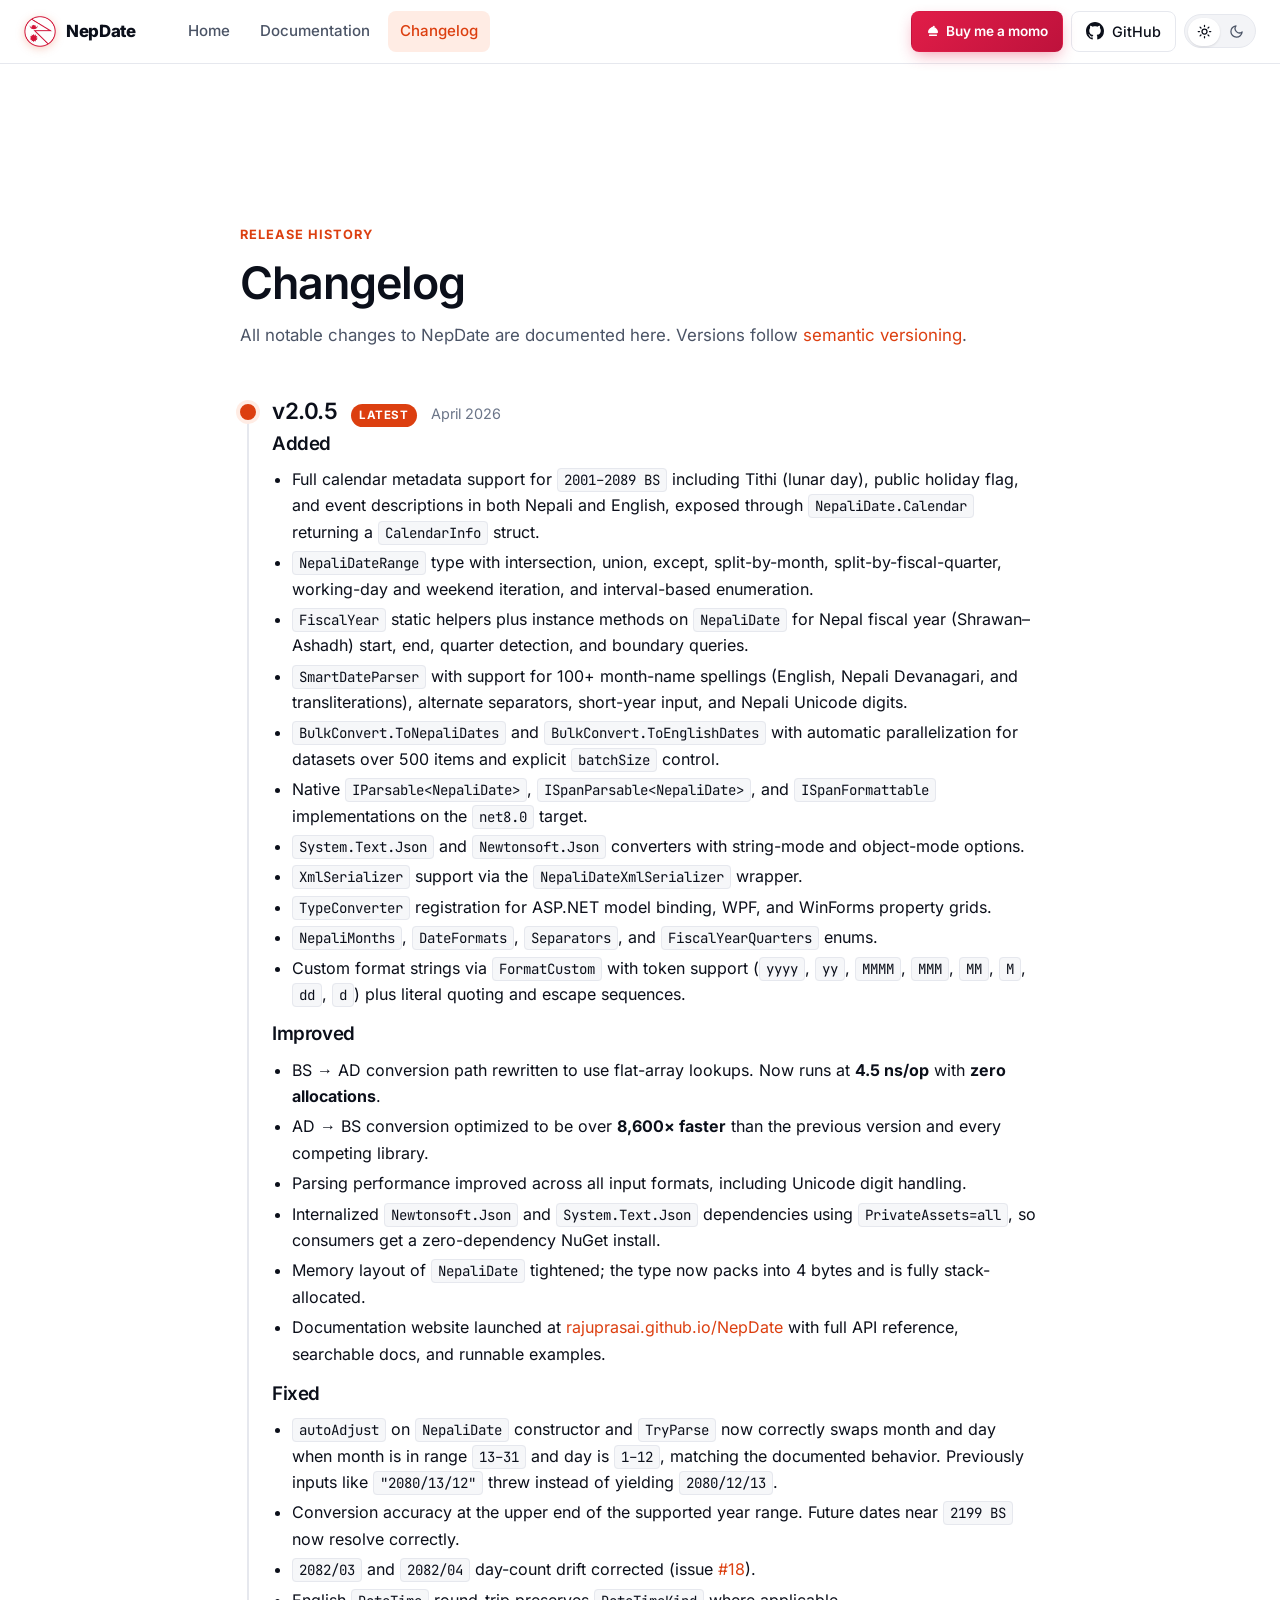
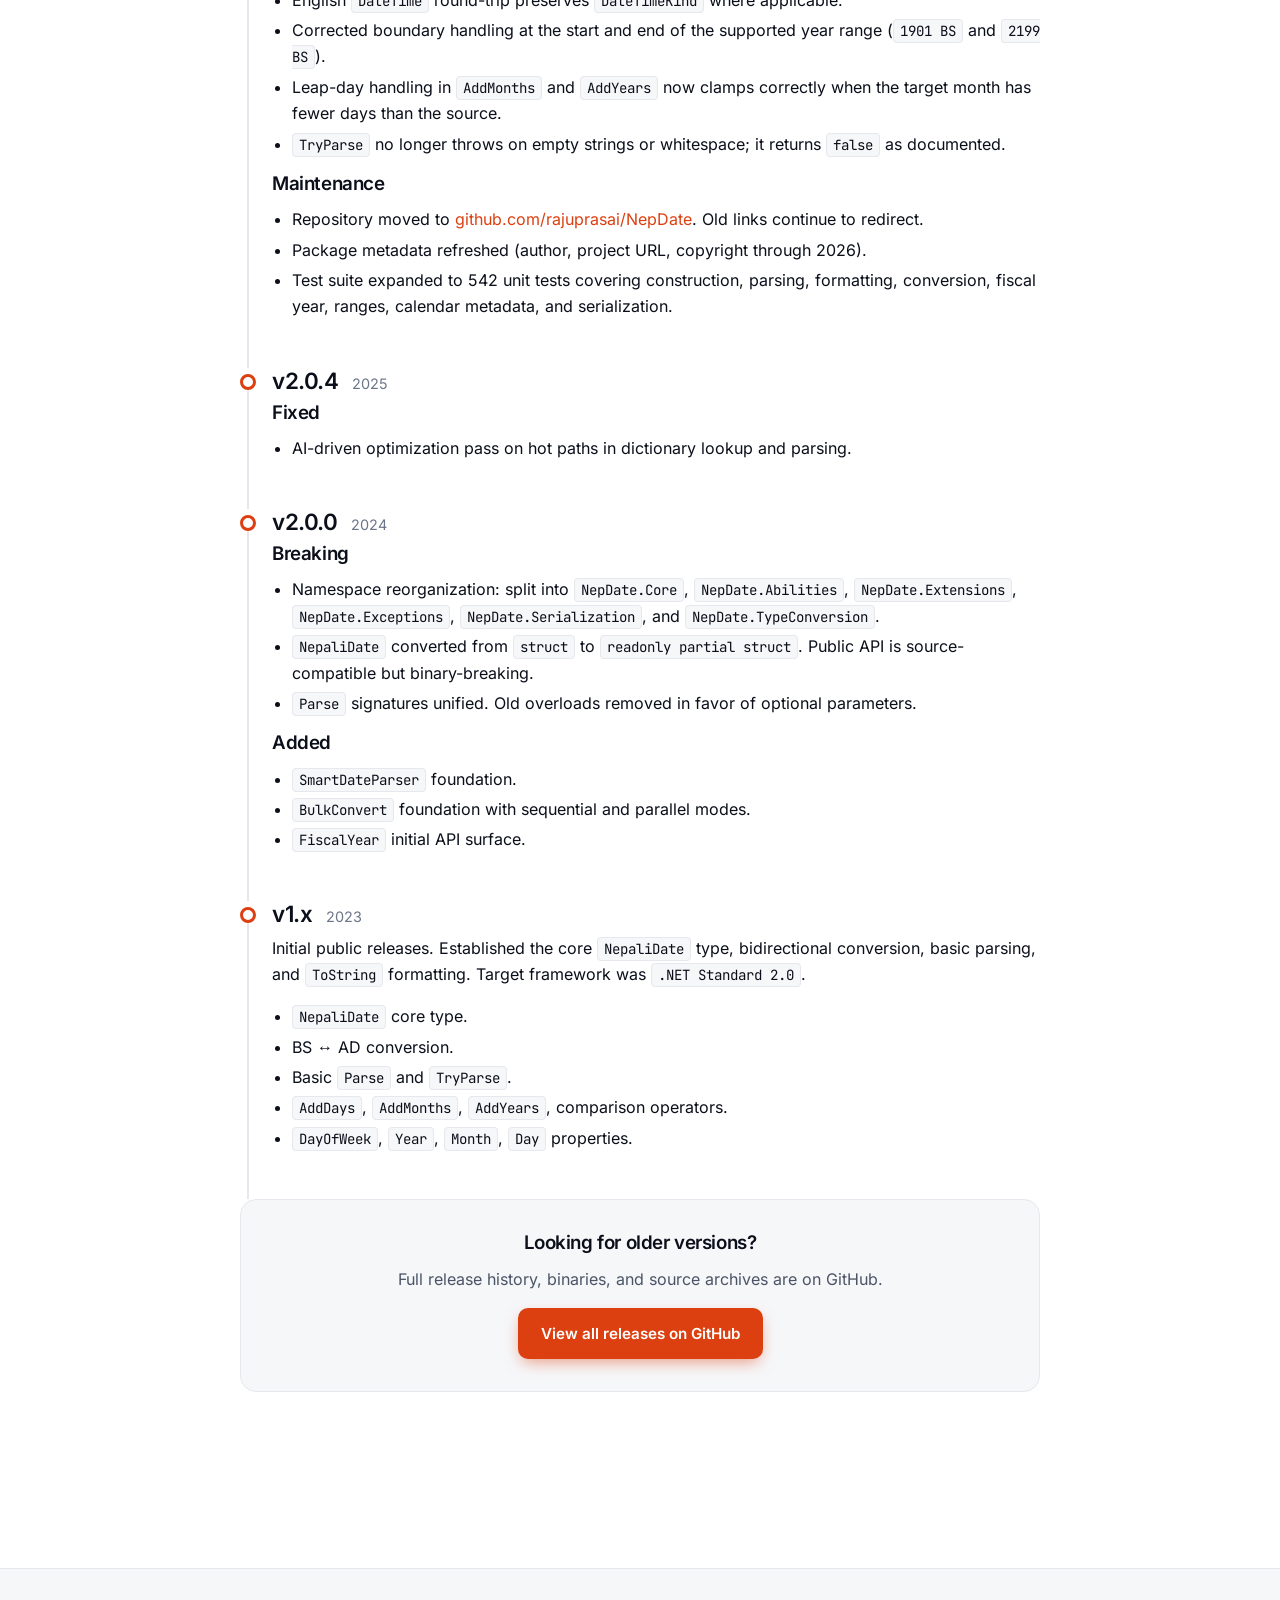
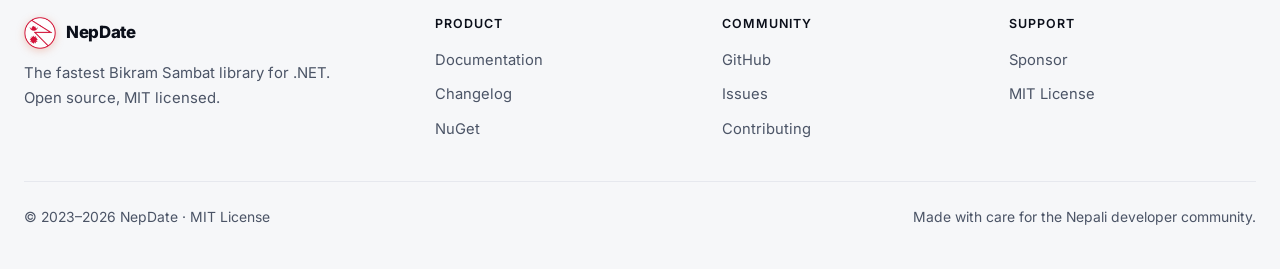
==== commit 44670be0: "ci: add nuget publish workflow; refresh v2.0.5 changelog - Add .github/workflows/publish-nuget.yml: " ====
--- a/docs/changelog.html
+++ b/docs/changelog.html
@@ -49,7 +49,7 @@
           <span class="momo-ico" aria-hidden="true"><svg class="momo-ico-svg" width="16" height="16" viewBox="0 0 24 24" fill="currentColor" aria-hidden="true"><path d="M3.5 14.2c0-4.7 3.8-8.5 8.5-8.5s8.5 3.8 8.5 8.5c0 .9-.7 1.6-1.6 1.6H5.1c-.9 0-1.6-.7-1.6-1.6Z"/><path d="M9 6.6c.4-1.1 1.5-1.9 2.7-1.9.4 0 .8.1 1.2.3-.4.4-.7.9-.9 1.5l-.2.7c-.4-.1-.8-.3-1.2-.3-.6 0-1.1.2-1.6.5l-.5-.4c.2-.2.3-.3.5-.4Zm6 0 .5-.4c.2.1.3.2.5.4-.4-.3-1-.5-1.6-.5-.4 0-.8.2-1.2.3l-.2-.7c-.2-.6-.5-1.1-.9-1.5.4-.2.8-.3 1.2-.3 1.2 0 2.3.8 2.7 1.9-.3.3-.6.6-1 .8Z"/><path d="M12 4.5c0-.7.6-1.3 1.3-1.3.4 0 .7.1 1 .4-.3.6-.5 1.3-.5 2 0 .3 0 .7.1 1l-.7-.1c-.7 0-1.3-.6-1.3-1.3 0-.3.1-.5.1-.7Z"/><path d="M5.5 18h13l.4 1.4c.2.6-.3 1.2-.9 1.2H6c-.6 0-1.1-.6-.9-1.2L5.5 18Z"/></svg></span>
           <span>Buy me a momo</span>
         </a>
-        <a class="github-btn" href="https://github.com/RajuPrasai/NepDate" target="_blank" rel="noopener" aria-label="GitHub repository">
+        <a class="github-btn" href="https://github.com/rajuprasai/NepDate" target="_blank" rel="noopener" aria-label="GitHub repository">
           <svg viewBox="0 0 16 16" width="18" height="18" fill="currentColor" aria-hidden="true"><path d="M8 0C3.58 0 0 3.58 0 8a8 8 0 005.47 7.59c.4.07.55-.17.55-.38 0-.19-.01-.82-.01-1.49-2.01.37-2.53-.49-2.69-.94-.09-.23-.48-.94-.82-1.13-.28-.15-.68-.52-.01-.53.63-.01 1.08.58 1.23.82.72 1.21 1.87.87 2.33.66.07-.52.28-.87.51-1.07-1.78-.2-3.64-.89-3.64-3.95 0-.87.31-1.59.82-2.15-.08-.2-.36-1.02.08-2.12 0 0 .67-.21 2.2.82.64-.18 1.32-.27 2-.27.68 0 1.36.09 2 .27 1.53-1.04 2.2-.82 2.2-.82.44 1.1.16 1.92.08 2.12.51.56.82 1.27.82 2.15 0 3.07-1.87 3.75-3.65 3.95.29.25.54.73.54 1.48 0 1.07-.01 1.93-.01 2.2 0 .21.15.46.55.38A8.013 8.013 0 0016 8c0-4.42-3.58-8-8-8z"/></svg>
           <span>GitHub</span>
         </a>
@@ -71,7 +71,7 @@
     <a href="index.html">Home</a>
     <a href="docs.html">Documentation</a>
     <a href="changelog.html" class="active">Changelog</a>
-    <a href="https://github.com/RajuPrasai/NepDate" target="_blank" rel="noopener">GitHub</a>
+    <a href="https://github.com/rajuprasai/NepDate" target="_blank" rel="noopener">GitHub</a>
     <a href="https://buymemomo.com/rajuprasai" target="_blank" rel="noopener">Buy me a momo</a>
   </nav>
 
@@ -92,14 +92,14 @@
             <header class="release-head">
               <h2>v2.0.5</h2>
               <span class="tag">Latest</span>
-              <span class="date">October 2025</span>
+              <span class="date">April 2026</span>
             </header>
 
             <h3>Added</h3>
             <ul>
-              <li>Full calendar metadata support for <code>2001–2089 BS</code> including Tithi (lunar day), public holiday flag, and event descriptions in both Nepali and English.</li>
-              <li><code>NepaliDateRange</code> type with intersection, union, split-by-month, split-by-fiscal-quarter, working-days-only iteration, and set operations.</li>
-              <li><code>FiscalYear</code> static helpers plus instance methods on <code>NepaliDate</code> for Nepal fiscal year (Shrawan–Ashadh) start/end, quarter detection, and boundary queries.</li>
+              <li>Full calendar metadata support for <code>2001–2089 BS</code> including Tithi (lunar day), public holiday flag, and event descriptions in both Nepali and English, exposed through <code>NepaliDate.Calendar</code> returning a <code>CalendarInfo</code> struct.</li>
+              <li><code>NepaliDateRange</code> type with intersection, union, except, split-by-month, split-by-fiscal-quarter, working-day and weekend iteration, and interval-based enumeration.</li>
+              <li><code>FiscalYear</code> static helpers plus instance methods on <code>NepaliDate</code> for Nepal fiscal year (Shrawan–Ashadh) start, end, quarter detection, and boundary queries.</li>
               <li><code>SmartDateParser</code> with support for 100+ month-name spellings (English, Nepali Devanagari, and transliterations), alternate separators, short-year input, and Nepali Unicode digits.</li>
               <li><code>BulkConvert.ToNepaliDates</code> and <code>BulkConvert.ToEnglishDates</code> with automatic parallelization for datasets over 500 items and explicit <code>batchSize</code> control.</li>
               <li>Native <code>IParsable&lt;NepaliDate&gt;</code>, <code>ISpanParsable&lt;NepaliDate&gt;</code>, and <code>ISpanFormattable</code> implementations on the <code>net8.0</code> target.</li>
@@ -107,23 +107,47 @@
               <li><code>XmlSerializer</code> support via the <code>NepaliDateXmlSerializer</code> wrapper.</li>
               <li><code>TypeConverter</code> registration for ASP.NET model binding, WPF, and WinForms property grids.</li>
               <li><code>NepaliMonths</code>, <code>DateFormats</code>, <code>Separators</code>, and <code>FiscalYearQuarters</code> enums.</li>
-              <li><code>CalendarInfo</code> rich metadata struct returned by <code>NepaliDate.Calendar</code>.</li>
+              <li>Custom format strings via <code>FormatCustom</code> with token support (<code>yyyy</code>, <code>yy</code>, <code>MMMM</code>, <code>MMM</code>, <code>MM</code>, <code>M</code>, <code>dd</code>, <code>d</code>) plus literal quoting and escape sequences.</li>
             </ul>
 
             <h3>Improved</h3>
             <ul>
-              <li>BS → AD conversion path rewritten to use flat-array lookups. Now runs at <strong>62 ns/op</strong> with <strong>zero allocations</strong>.</li>
-              <li>AD → BS conversion optimized to <strong>277 ns/op</strong>, over 750× faster than the previous version and every competing library.</li>
+              <li>BS → AD conversion path rewritten to use flat-array lookups. Now runs at <strong>4.5 ns/op</strong> with <strong>zero allocations</strong>.</li>
+              <li>AD → BS conversion optimized to be over <strong>8,600× faster</strong> than the previous version and every competing library.</li>
               <li>Parsing performance improved across all input formats, including Unicode digit handling.</li>
-              <li>Internalized <code>Newtonsoft.Json</code> dependency using <code>PrivateAssets=all</code>, so consumers get a zero-dependency NuGet install.</li>
-              <li>Memory layout of <code>NepaliDate</code> tightened to pack into 4 bytes where possible.</li>
+              <li>Internalized <code>Newtonsoft.Json</code> and <code>System.Text.Json</code> dependencies using <code>PrivateAssets=all</code>, so consumers get a zero-dependency NuGet install.</li>
+              <li>Memory layout of <code>NepaliDate</code> tightened; the type now packs into 4 bytes and is fully stack-allocated.</li>
+              <li>Documentation website launched at <a href="https://rajuprasai.github.io/NepDate/" target="_blank" rel="noopener">rajuprasai.github.io/NepDate</a> with full API reference, searchable docs, and runnable examples.</li>
             </ul>
 
             <h3>Fixed</h3>
             <ul>
+              <li><code>autoAdjust</code> on <code>NepaliDate</code> constructor and <code>TryParse</code> now correctly swaps month and day when month is in range <code>13–31</code> and day is <code>1–12</code>, matching the documented behavior. Previously inputs like <code>"2080/13/12"</code> threw instead of yielding <code>2080/12/13</code>.</li>
+              <li>Conversion accuracy at the upper end of the supported year range. Future dates near <code>2199 BS</code> now resolve correctly.</li>
+              <li><code>2082/03</code> and <code>2082/04</code> day-count drift corrected (issue <a href="https://github.com/rajuprasai/NepDate/issues/18" target="_blank" rel="noopener">#18</a>).</li>
+              <li>English <code>DateTime</code> round-trip preserves <code>DateTimeKind</code> where applicable.</li>
               <li>Corrected boundary handling at the start and end of the supported year range (<code>1901 BS</code> and <code>2199 BS</code>).</li>
               <li>Leap-day handling in <code>AddMonths</code> and <code>AddYears</code> now clamps correctly when the target month has fewer days than the source.</li>
               <li><code>TryParse</code> no longer throws on empty strings or whitespace; it returns <code>false</code> as documented.</li>
+            </ul>
+
+            <h3>Maintenance</h3>
+            <ul>
+              <li>Repository moved to <a href="https://github.com/rajuprasai/NepDate" target="_blank" rel="noopener">github.com/rajuprasai/NepDate</a>. Old links continue to redirect.</li>
+              <li>Package metadata refreshed (author, project URL, copyright through 2026).</li>
+              <li>Test suite expanded to 542 unit tests covering construction, parsing, formatting, conversion, fiscal year, ranges, calendar metadata, and serialization.</li>
+            </ul>
+          </article>
+
+          <!-- v2.0.4 -->
+          <article class="release">
+            <header class="release-head">
+              <h2>v2.0.4</h2>
+              <span class="date">2025</span>
+            </header>
+            <h3>Fixed</h3>
+            <ul>
+              <li>AI-driven optimization pass on hot paths in dictionary lookup and parsing.</li>
             </ul>
           </article>
 
@@ -168,7 +192,7 @@
           <div class="release-cta" style="margin-top: 48px; text-align: center; padding: 32px; border: 1px solid var(--border); border-radius: var(--radius-lg); background: var(--bg-alt);">
             <h3 style="margin-top:0;">Looking for older versions?</h3>
             <p style="color: var(--text-muted);">Full release history, binaries, and source archives are on GitHub.</p>
-            <a class="btn btn-primary" href="https://github.com/RajuPrasai/NepDate/releases" target="_blank" rel="noopener">View all releases on GitHub</a>
+            <a class="btn btn-primary" href="https://github.com/rajuprasai/NepDate/releases" target="_blank" rel="noopener">View all releases on GitHub</a>
           </div>
         </div>
       </div>
@@ -196,16 +220,16 @@
         <div class="footer-col">
           <h4>Community</h4>
           <ul>
-            <li><a href="https://github.com/RajuPrasai/NepDate" target="_blank" rel="noopener">GitHub</a></li>
-            <li><a href="https://github.com/RajuPrasai/NepDate/issues" target="_blank" rel="noopener">Issues</a></li>
-            <li><a href="https://github.com/RajuPrasai/NepDate/blob/main/CONTRIBUTING.md" target="_blank" rel="noopener">Contributing</a></li>
+            <li><a href="https://github.com/rajuprasai/NepDate" target="_blank" rel="noopener">GitHub</a></li>
+            <li><a href="https://github.com/rajuprasai/NepDate/issues" target="_blank" rel="noopener">Issues</a></li>
+            <li><a href="https://github.com/rajuprasai/NepDate/blob/main/CONTRIBUTING.md" target="_blank" rel="noopener">Contributing</a></li>
           </ul>
         </div>
         <div class="footer-col">
           <h4>Support</h4>
           <ul>
             <li><a href="https://buymemomo.com/rajuprasai" target="_blank" rel="noopener">Sponsor</a></li>
-            <li><a href="https://github.com/RajuPrasai/NepDate/blob/main/LICENSE" target="_blank" rel="noopener">MIT License</a></li>
+            <li><a href="https://github.com/rajuprasai/NepDate/blob/main/LICENSE" target="_blank" rel="noopener">MIT License</a></li>
           </ul>
         </div>
       </div>
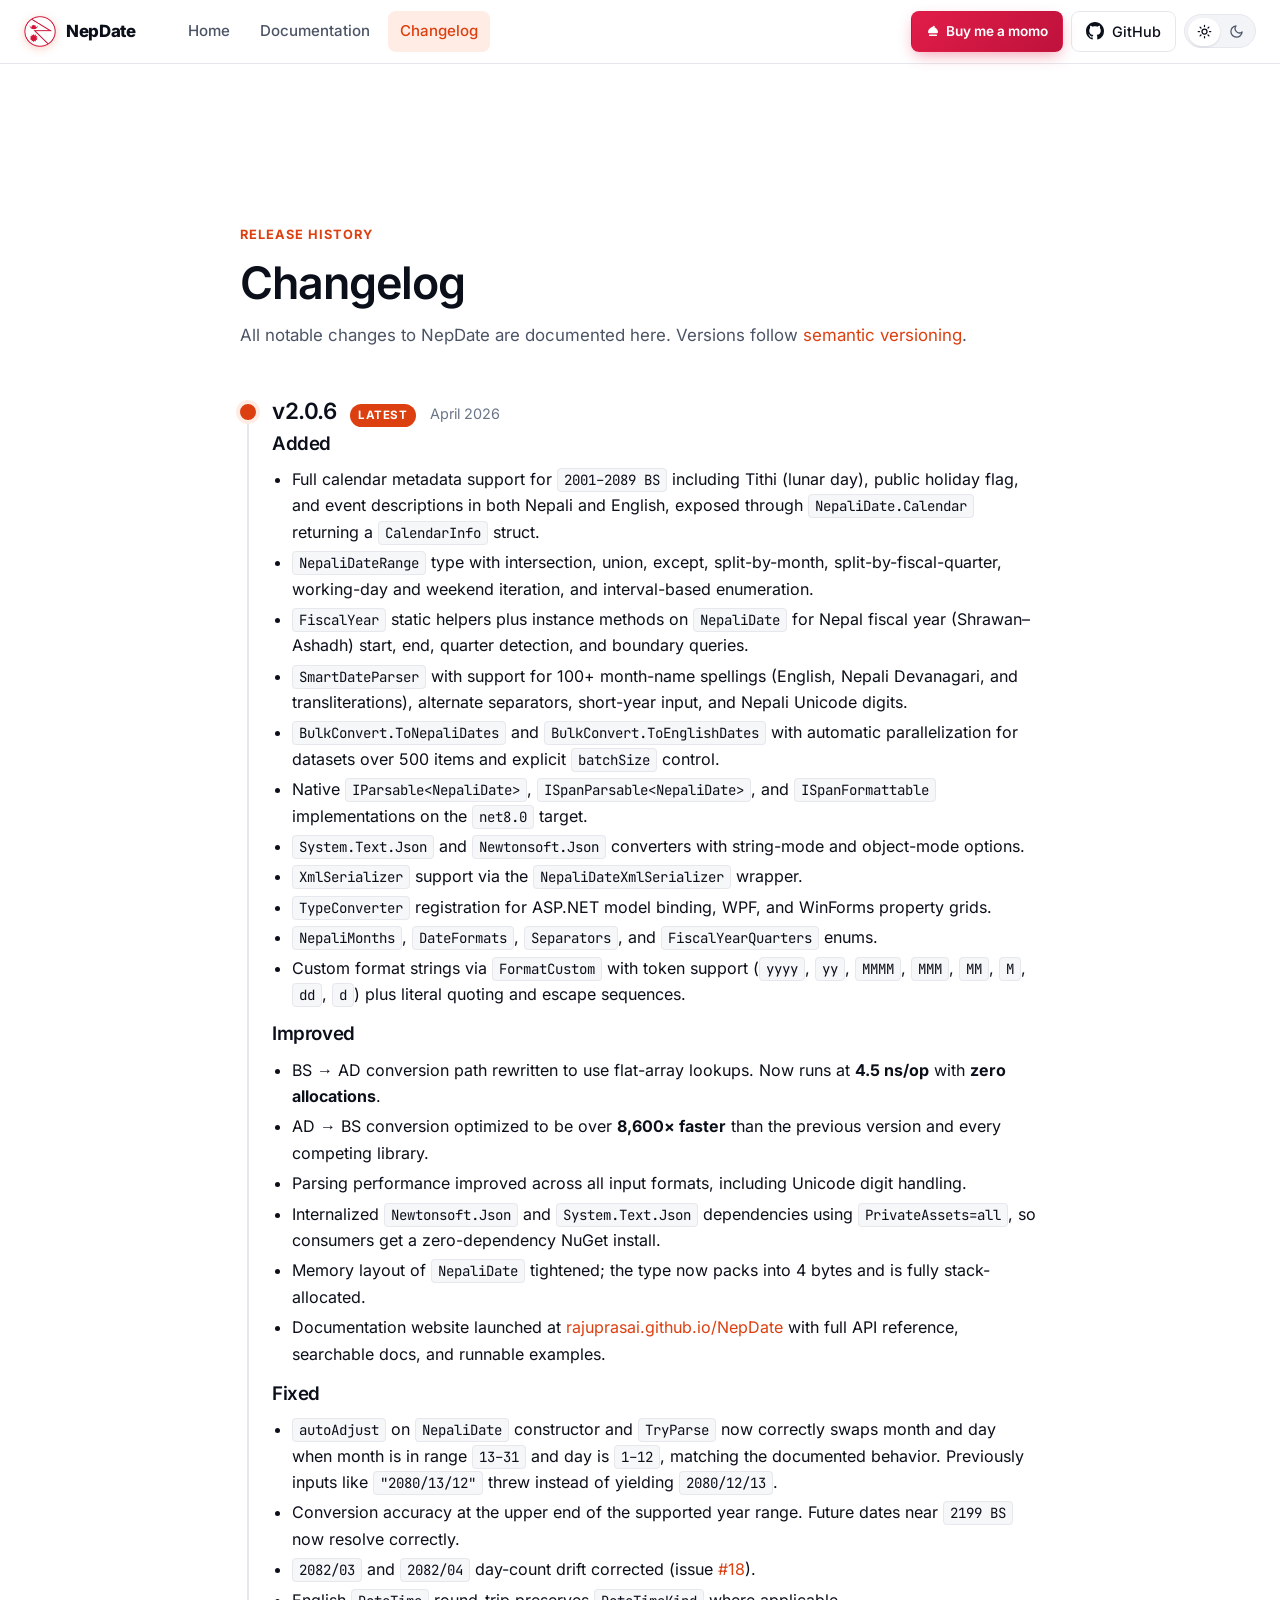
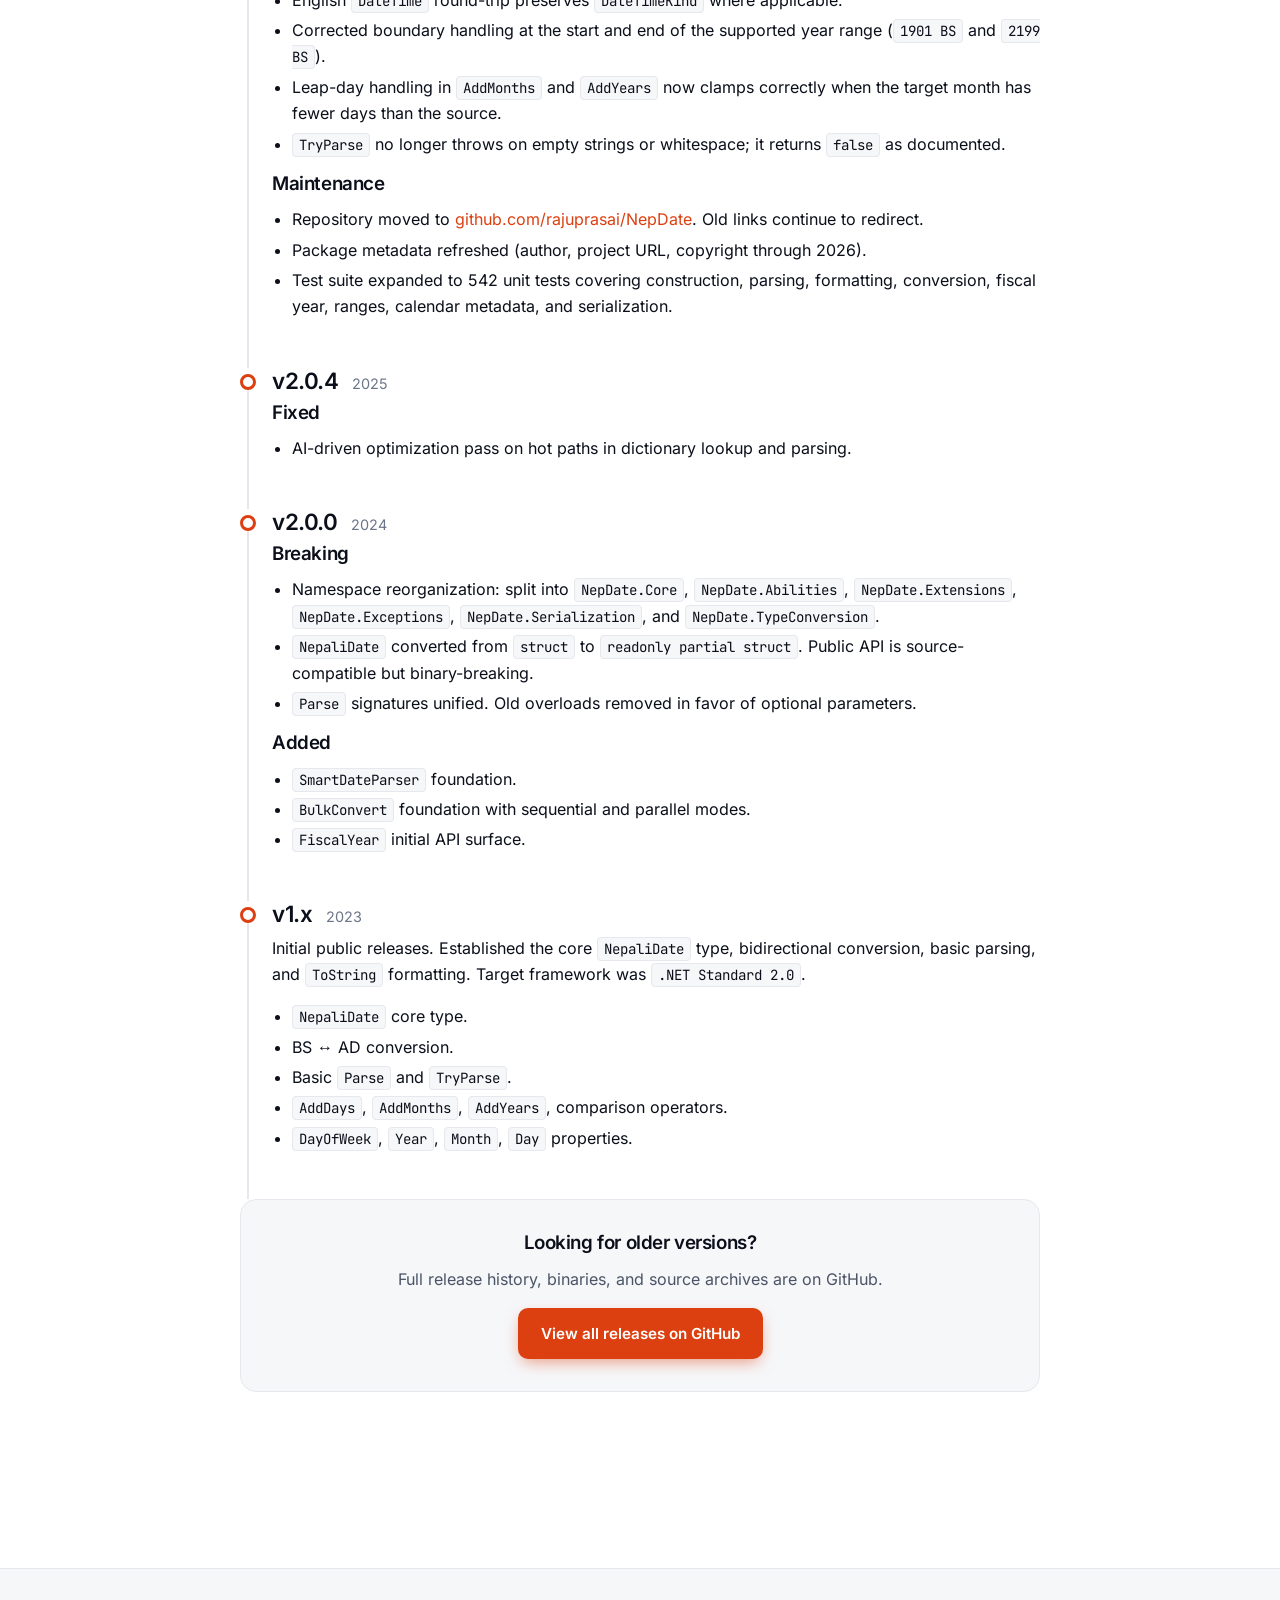
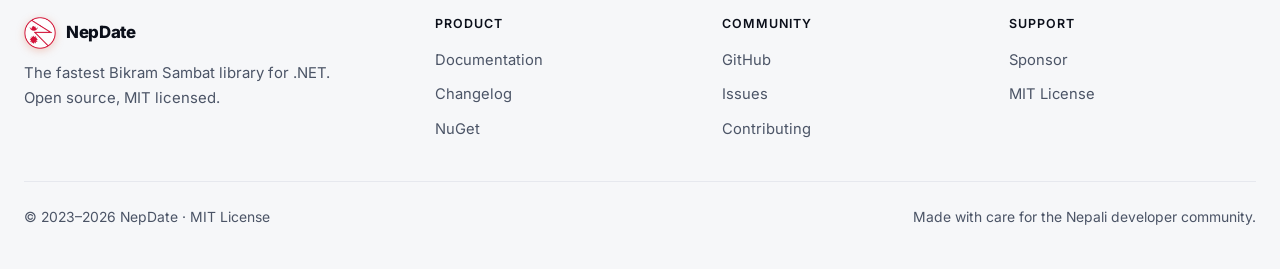
==== commit d0028f77: "release: bump to 2.0.6 (2.0.5 already exists on nuget.org)" ====
--- a/docs/changelog.html
+++ b/docs/changelog.html
@@ -87,10 +87,10 @@
             </p>
           </div>
 
-          <!-- v2.0.5 -->
+          <!-- v2.0.6 -->
           <article class="release latest">
             <header class="release-head">
-              <h2>v2.0.5</h2>
+              <h2>v2.0.6</h2>
               <span class="tag">Latest</span>
               <span class="date">April 2026</span>
             </header>
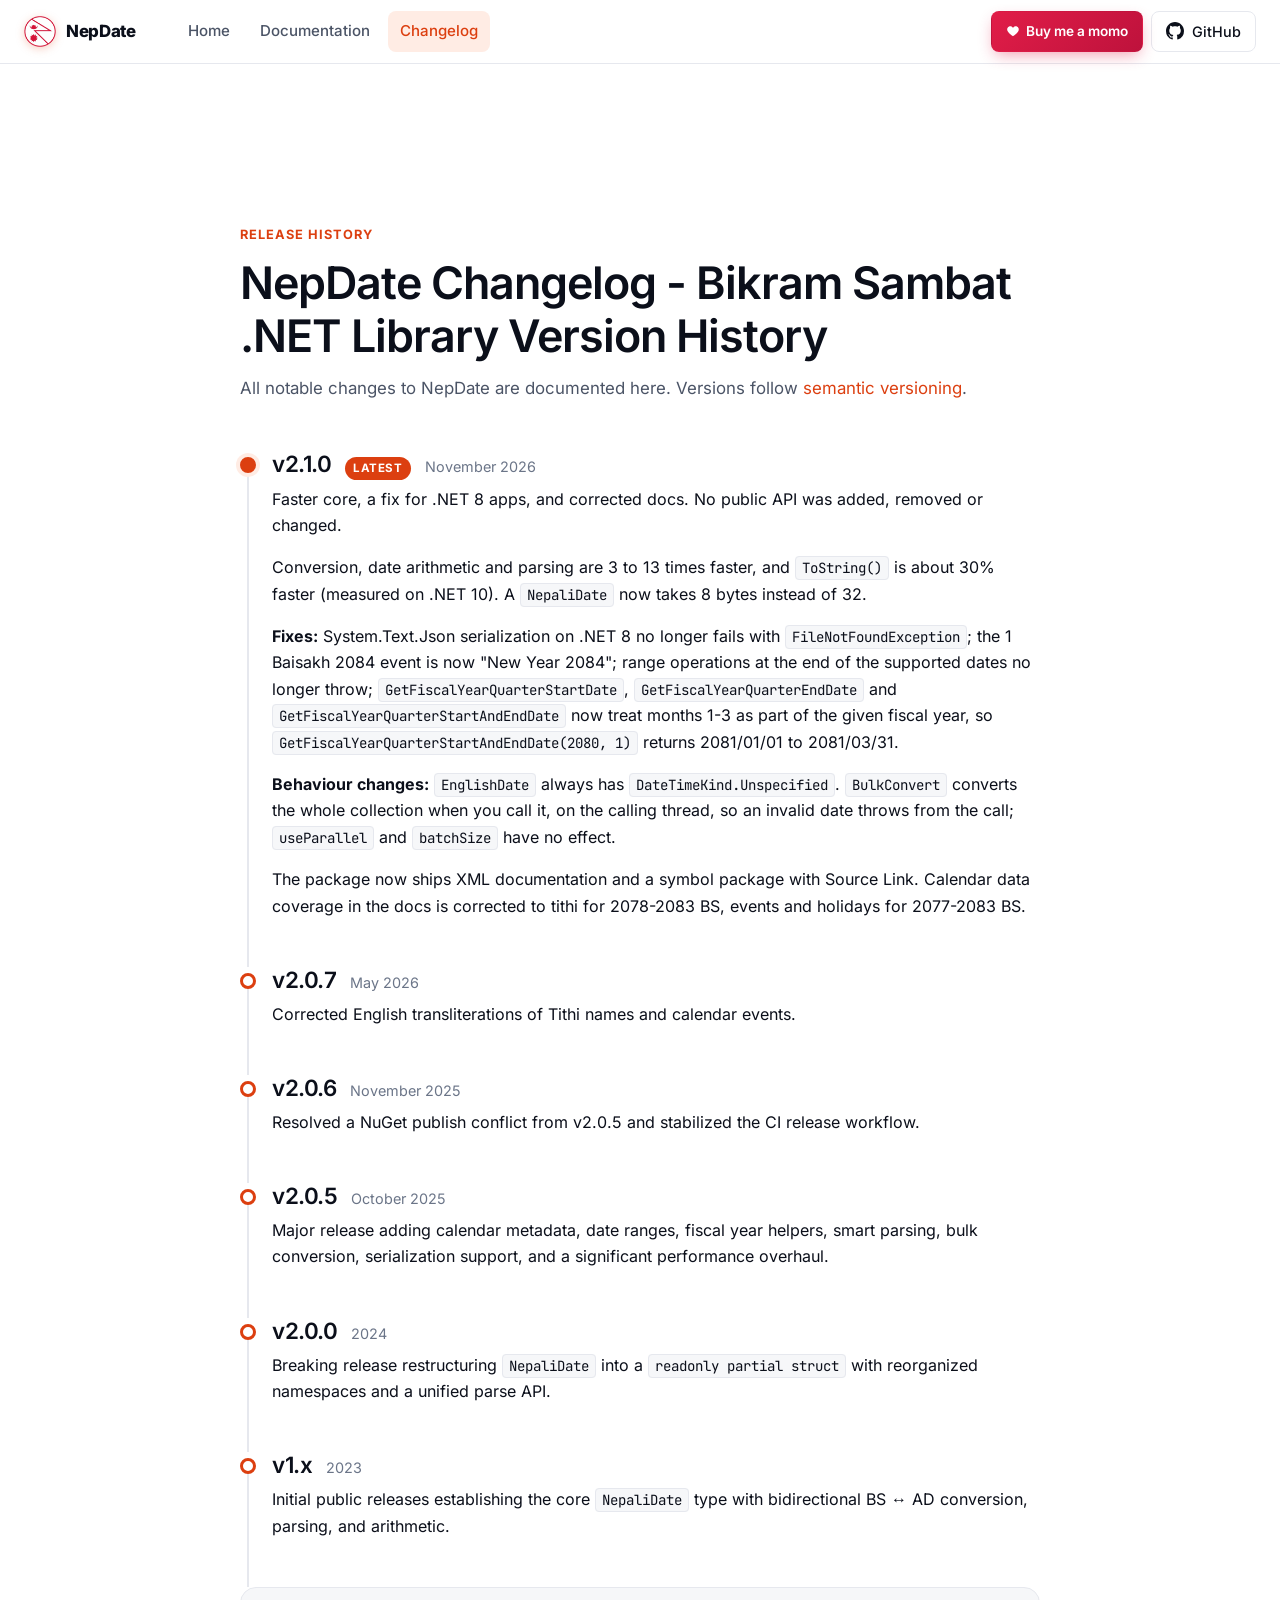
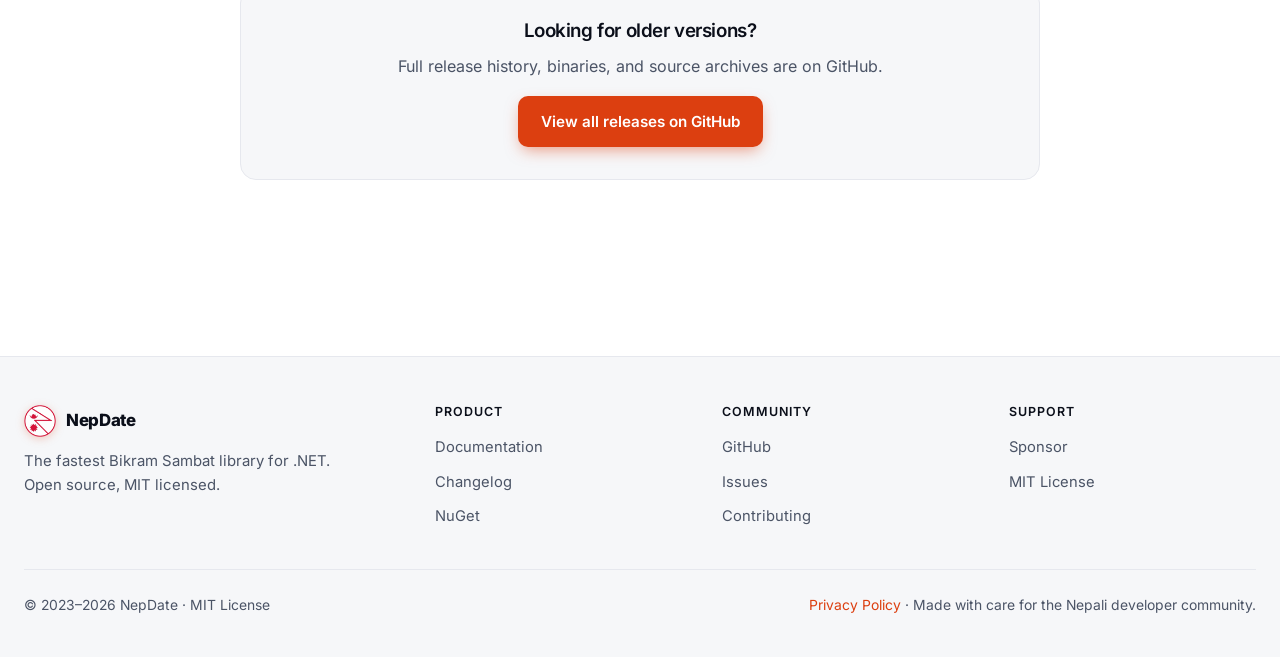
==== commit b1f55745: "chore: release 2.1.0 Version 2.1.0, with the changelog entry on the site.  Package: the project URL " ====
--- a/docs/changelog.html
+++ b/docs/changelog.html
@@ -2,41 +2,124 @@
 <html lang="en">
 <head>
   <meta charset="utf-8" />
+  <script>!function(){var p=null;try{p=localStorage.getItem('nepdate-theme')}catch(e){}if(p!=='light'&&p!=='dark')p=null;var t=p||(window.matchMedia&&window.matchMedia('(prefers-color-scheme:dark)').matches?'dark':'light');document.documentElement.setAttribute('data-theme',t);document.documentElement.setAttribute('data-theme-pref',p||'system');document.documentElement.style.backgroundColor=t==='dark'?'#0a0e1a':'#fff';document.documentElement.classList.add('no-transition');requestAnimationFrame(function(){requestAnimationFrame(function(){document.documentElement.classList.remove('no-transition')})})}()</script>
   <meta name="viewport" content="width=device-width, initial-scale=1" />
-  <meta name="theme-color" content="#ea580c" />
-  <title>Changelog - NepDate</title>
-  <meta name="description" content="Release notes and version history for the NepDate Bikram Sambat library for .NET." />
-  <link rel="canonical" href="https://rajuprasai.github.io/NepDate/changelog.html" />
+  <meta name="theme-color" content="#dc3f10" />
+  <title>NepDate Changelog - Bikram Sambat .NET Library Version History</title>
+  <meta name="description" content="Release notes and version history for NepDate. What changed in v2.1.0, v2.0.7, v2.0.6 and earlier releases of the Bikram Sambat .NET library." />
+  <link rel="canonical" href="https://nepdate.rajuprasai.com.np/changelog.html" />
   <link rel="icon" href="assets/favicon.ico" sizes="any" />
-  <link rel="icon" type="image/png" href="assets/logo.png?v=2" />
-  <link rel="apple-touch-icon" href="assets/logo.png?v=2" />
-  <link rel="stylesheet" href="css/style.css" />
-  <!-- Inline theme bootstrap. Resolves stored preference (light/dark/system)
-       to a concrete data-theme so first paint matches the final state. -->
+  <link rel="apple-touch-icon" href="assets/logo.png" />
+  <meta name="color-scheme" content="light dark" />
+  <meta name="robots" content="index, follow" />
+  <meta name="author" content="Raju Prasai" />
+  <meta name="application-name" content="NepDate" />
+  <meta name="geo.region" content="NP" />
+  <meta name="geo.placename" content="Nepal" />
+  <link rel="preload" as="font" href="assets/fonts/JetBrainsMono-Variable.woff2" type="font/woff2" crossorigin />
+  <link rel="api-catalog" href="/.well-known/api-catalog" type="application/linkset+json" />
+  <link rel="service-desc" href="/.well-known/mcp/server-card.json" type="application/json" title="NepDate service description" />
+  <link rel="service-doc" href="/docs.html.md" type="text/markdown" title="NepDate API Reference (Markdown)" />
+  <link rel="describedby" href="/.well-known/agent-skills/index.json" type="application/json" title="Agent Skills Discovery Index" />
+  <link rel="alternate" type="text/markdown" href="/changelog.html.md" title="Markdown version" />
+  <meta property="og:type" content="article" />
+  <meta property="og:site_name" content="NepDate" />
+  <meta property="og:locale" content="en_US" />
+  <meta property="og:title" content="NepDate Changelog - Bikram Sambat .NET Library Version History" />
+  <meta property="og:description" content="Release notes and version history for NepDate. See what changed in v2.1.0, v2.0.7, v2.0.6 and earlier releases." />
+  <meta property="og:image" content="https://nepdate.rajuprasai.com.np/assets/full-logo.png" />
+  <meta property="og:image:width" content="1897" />
+  <meta property="og:image:height" content="541" />
+  <meta property="og:image:alt" content="NepDate library logo" />
+  <meta property="og:url" content="https://nepdate.rajuprasai.com.np/changelog.html" />
+  <meta property="article:published_time" content="2023-04-22T00:00:00+05:45" />
+  <meta property="article:modified_time" content="2026-11-19T00:00:00+05:45" />
+  <meta property="article:author" content="https://rajuprasai.com.np/" />
+  <meta name="twitter:card" content="summary_large_image" />
+  <meta name="twitter:site" content="@CrossLegCoder" />
+  <meta name="twitter:creator" content="@CrossLegCoder" />
+  <meta name="twitter:title" content="NepDate Changelog - Bikram Sambat .NET Library Version History" />
+  <meta name="twitter:description" content="Release notes for all NepDate versions. From v1.x through v2.1.0." />
+  <meta name="twitter:image" content="https://nepdate.rajuprasai.com.np/assets/full-logo.png" />
+  <meta name="twitter:image:alt" content="NepDate library logo" />
+  <script type="application/ld+json">
+  {
+    "@context": "https://schema.org",
+    "@graph": [
+      {
+        "@type": "Article",
+        "@id": "https://nepdate.rajuprasai.com.np/changelog.html#article",
+        "headline": "NepDate Changelog - Bikram Sambat .NET Library Version History",
+        "description": "Release notes and version history for all NepDate releases from v1.x to v2.1.0.",
+        "url": "https://nepdate.rajuprasai.com.np/changelog.html",
+        "datePublished": "2023-04-22T00:00:00+05:45",
+        "dateModified": "2026-11-19T00:00:00+05:45",
+        "inLanguage": "en",
+        "articleSection": "Changelog",
+        "author": {
+          "@type": "Person",
+          "@id": "https://rajuprasai.com.np/#person",
+          "name": "Raju Prasai",
+          "url": "https://rajuprasai.com.np/"
+        },
+        "publisher": {
+          "@type": "Person",
+          "@id": "https://rajuprasai.com.np/#person",
+          "name": "Raju Prasai",
+          "url": "https://rajuprasai.com.np/"
+        },
+        "about": { "@id": "https://nepdate.rajuprasai.com.np/#library" }
+      },
+      {
+        "@type": "WebPage",
+        "@id": "https://nepdate.rajuprasai.com.np/changelog.html#webpage",
+        "url": "https://nepdate.rajuprasai.com.np/changelog.html",
+        "name": "NepDate Changelog - Bikram Sambat .NET Library Version History",
+        "description": "Release notes and version history for all NepDate releases.",
+        "isPartOf": { "@id": "https://nepdate.rajuprasai.com.np/#website" },
+        "datePublished": "2023-04-22T00:00:00+05:45",
+        "dateModified": "2026-11-19T00:00:00+05:45",
+        "inLanguage": "en",
+        "breadcrumb": {
+          "@type": "BreadcrumbList",
+          "itemListElement": [
+            { "@type": "ListItem", "position": 1, "name": "NepDate", "item": "https://nepdate.rajuprasai.com.np/" },
+            { "@type": "ListItem", "position": 2, "name": "Changelog", "item": "https://nepdate.rajuprasai.com.np/changelog.html" }
+          ]
+        }
+      }
+    ]
+  }
+  </script>
+  <link rel="preload" href="css/style.css" as="style" onload="this.onload=null;this.rel='stylesheet'" />
+  <noscript><link rel="stylesheet" href="css/style.css" /></noscript>
+  <!-- Google Tag Manager -->
+  <script>(function(w,d,s,l,i){w[l]=w[l]||[];w[l].push({'gtm.start':
+  new Date().getTime(),event:'gtm.js'});var f=d.getElementsByTagName(s)[0],
+  j=d.createElement(s),dl=l!='dataLayer'?'&l='+l:'';j.async=true;j.src=
+  'https://www.googletagmanager.com/gtm.js?id='+i+dl;f.parentNode.insertBefore(j,f);
+  })(window,document,'script','dataLayer','GTM-M68P99TD');</script>
+  <!-- End Google Tag Manager -->
+  <!-- Google tag (gtag.js) -->
+  <script async src="https://www.googletagmanager.com/gtag/js?id=G-7T6NBRE9KT"></script>
   <script>
-    (function () {
-      try {
-        var p = localStorage.getItem('nepdate-theme');
-        if (p !== 'light' && p !== 'dark' && p !== 'system') p = 'system';
-        var resolved = p === 'system'
-          ? (window.matchMedia && window.matchMedia('(prefers-color-scheme: dark)').matches ? 'dark' : 'light')
-          : p;
-        document.documentElement.setAttribute('data-theme', resolved);
-        document.documentElement.setAttribute('data-theme-pref', p);
-      } catch (e) {
-        document.documentElement.setAttribute('data-theme', 'light');
-        document.documentElement.setAttribute('data-theme-pref', 'system');
-      }
-    })();
+    window.dataLayer = window.dataLayer || [];
+    function gtag(){dataLayer.push(arguments);}
+    gtag('js', new Date());
+    gtag('config', 'G-7T6NBRE9KT');
   </script>
 </head>
 <body>
+  <!-- Google Tag Manager (noscript) -->
+  <noscript><iframe src="https://www.googletagmanager.com/ns.html?id=GTM-M68P99TD"
+  height="0" width="0" style="display:none;visibility:hidden"></iframe></noscript>
+  <!-- End Google Tag Manager (noscript) -->
   <a class="skip-link" href="#main">Skip to content</a>
 
   <header class="site-header">
     <div class="inner">
       <a class="brand" href="index.html">
-        <img class="logo-img" src="assets/logo.png?v=2" alt="NepDate logo" width="30" height="30" />
+        <img class="logo-img" src="assets/logo.png" alt="NepDate logo" width="30" height="30" />
         <span>NepDate</span>
       </a>
       <nav class="nav-main" aria-label="Primary">
@@ -45,22 +128,20 @@
         <a href="changelog.html" class="active">Changelog</a>
       </nav>
       <div class="header-right">
-                <a class="btn btn-momo btn-sm" href="https://buymemomo.com/rajuprasai" target="_blank" rel="noopener" aria-label="Buy me a momo">
-          <span class="momo-ico" aria-hidden="true"><svg class="momo-ico-svg" width="16" height="16" viewBox="0 0 24 24" fill="currentColor" aria-hidden="true"><path d="M3.5 14.2c0-4.7 3.8-8.5 8.5-8.5s8.5 3.8 8.5 8.5c0 .9-.7 1.6-1.6 1.6H5.1c-.9 0-1.6-.7-1.6-1.6Z"/><path d="M9 6.6c.4-1.1 1.5-1.9 2.7-1.9.4 0 .8.1 1.2.3-.4.4-.7.9-.9 1.5l-.2.7c-.4-.1-.8-.3-1.2-.3-.6 0-1.1.2-1.6.5l-.5-.4c.2-.2.3-.3.5-.4Zm6 0 .5-.4c.2.1.3.2.5.4-.4-.3-1-.5-1.6-.5-.4 0-.8.2-1.2.3l-.2-.7c-.2-.6-.5-1.1-.9-1.5.4-.2.8-.3 1.2-.3 1.2 0 2.3.8 2.7 1.9-.3.3-.6.6-1 .8Z"/><path d="M12 4.5c0-.7.6-1.3 1.3-1.3.4 0 .7.1 1 .4-.3.6-.5 1.3-.5 2 0 .3 0 .7.1 1l-.7-.1c-.7 0-1.3-.6-1.3-1.3 0-.3.1-.5.1-.7Z"/><path d="M5.5 18h13l.4 1.4c.2.6-.3 1.2-.9 1.2H6c-.6 0-1.1-.6-.9-1.2L5.5 18Z"/></svg></span>
+        <a class="btn btn-momo btn-sm" href="https://buymemomo.com/rajuprasai" target="_blank" rel="noopener" aria-label="Buy me a momo">
+          <span class="momo-ico" aria-hidden="true">
+            <svg width="16" height="16" viewBox="0 0 24 24" fill="currentColor"><path d="M12 21s-7.5-4.7-9.5-9.3C1.1 7.8 3.6 4 7.4 4c2 0 3.4 1 4.6 2.6C13.2 5 14.6 4 16.6 4c3.8 0 6.3 3.8 4.9 7.7C19.5 16.3 12 21 12 21z"/></svg>
+          </span>
           <span>Buy me a momo</span>
         </a>
-        <a class="github-btn" href="https://github.com/rajuprasai/NepDate" target="_blank" rel="noopener" aria-label="GitHub repository">
+        <a class="github-btn" href="https://github.com/RajuPrasai/NepDate" target="_blank" rel="noopener" aria-label="GitHub repository">
           <svg viewBox="0 0 16 16" width="18" height="18" fill="currentColor" aria-hidden="true"><path d="M8 0C3.58 0 0 3.58 0 8a8 8 0 005.47 7.59c.4.07.55-.17.55-.38 0-.19-.01-.82-.01-1.49-2.01.37-2.53-.49-2.69-.94-.09-.23-.48-.94-.82-1.13-.28-.15-.68-.52-.01-.53.63-.01 1.08.58 1.23.82.72 1.21 1.87.87 2.33.66.07-.52.28-.87.51-1.07-1.78-.2-3.64-.89-3.64-3.95 0-.87.31-1.59.82-2.15-.08-.2-.36-1.02.08-2.12 0 0 .67-.21 2.2.82.64-.18 1.32-.27 2-.27.68 0 1.36.09 2 .27 1.53-1.04 2.2-.82 2.2-.82.44 1.1.16 1.92.08 2.12.51.56.82 1.27.82 2.15 0 3.07-1.87 3.75-3.65 3.95.29.25.54.73.54 1.48 0 1.07-.01 1.93-.01 2.2 0 .21.15.46.55.38A8.013 8.013 0 0016 8c0-4.42-3.58-8-8-8z"/></svg>
           <span>GitHub</span>
         </a>
-        <div class="theme-switch" role="group" aria-label="Theme">
-          <button type="button" data-theme-value="light" aria-label="Light theme" title="Light">
-            <svg viewBox="0 0 24 24" fill="none" stroke="currentColor" stroke-width="2" stroke-linecap="round" stroke-linejoin="round" aria-hidden="true"><circle cx="12" cy="12" r="4"/><path d="M12 2v2M12 20v2M4.93 4.93l1.41 1.41M17.66 17.66l1.41 1.41M2 12h2M20 12h2M4.93 19.07l1.41-1.41M17.66 6.34l1.41-1.41"/></svg>
-          </button>
-          <button type="button" data-theme-value="dark" aria-label="Dark theme" title="Dark">
-            <svg viewBox="0 0 24 24" fill="none" stroke="currentColor" stroke-width="2" stroke-linecap="round" stroke-linejoin="round" aria-hidden="true"><path d="M21 12.79A9 9 0 1111.21 3 7 7 0 0021 12.79z"/></svg>
-          </button>
-        </div>
+        <button class="icon-btn theme-toggle" aria-label="Toggle theme" title="Toggle theme">
+          <svg class="moon" viewBox="0 0 24 24" fill="none" stroke="currentColor" stroke-width="2" stroke-linecap="round" stroke-linejoin="round"><path d="M21 12.79A9 9 0 1111.21 3 7 7 0 0021 12.79z"/></svg>
+          <svg class="sun" viewBox="0 0 24 24" fill="none" stroke="currentColor" stroke-width="2" stroke-linecap="round" stroke-linejoin="round"><circle cx="12" cy="12" r="4"/><path d="M12 2v2M12 20v2M4.93 4.93l1.41 1.41M17.66 17.66l1.41 1.41M2 12h2M20 12h2M4.93 19.07l1.41-1.41M17.66 6.34l1.41-1.41"/></svg>
+        </button>
         <button class="icon-btn hamburger" aria-label="Open menu"><span></span></button>
       </div>
     </div>
@@ -71,7 +152,7 @@
     <a href="index.html">Home</a>
     <a href="docs.html">Documentation</a>
     <a href="changelog.html" class="active">Changelog</a>
-    <a href="https://github.com/rajuprasai/NepDate" target="_blank" rel="noopener">GitHub</a>
+    <a href="https://github.com/RajuPrasai/NepDate" target="_blank" rel="noopener">GitHub</a>
     <a href="https://buymemomo.com/rajuprasai" target="_blank" rel="noopener">Buy me a momo</a>
   </nav>
 
@@ -81,74 +162,55 @@
         <div class="changelog-wrap">
           <div style="margin-bottom: 32px;">
             <div class="section-eyebrow">Release History</div>
-            <h1 style="font-size: clamp(2rem, 4vw, 2.8rem); margin-bottom: 12px;">Changelog</h1>
+            <h1 style="font-size: clamp(2rem, 4vw, 2.8rem); margin-bottom: 12px;">NepDate Changelog - Bikram Sambat .NET Library Version History</h1>
             <p class="sub" style="color: var(--text-muted); font-size: 1.05rem;">
               All notable changes to NepDate are documented here. Versions follow <a href="https://semver.org" target="_blank" rel="noopener">semantic versioning</a>.
             </p>
           </div>
 
+          <!-- v2.1.0 -->
+          <article class="release latest">
+            <header class="release-head">
+              <h2>v2.1.0</h2>
+              <span class="tag">Latest</span>
+              <span class="date">November 2026</span>
+            </header>
+
+            <p>Faster core, a fix for .NET 8 apps, and corrected docs. No public API was added, removed or changed.</p>
+            <p>Conversion, date arithmetic and parsing are 3 to 13 times faster, and <code>ToString()</code> is about 30% faster (measured on .NET 10). A <code>NepaliDate</code> now takes 8 bytes instead of 32.</p>
+            <p><strong>Fixes:</strong> System.Text.Json serialization on .NET 8 no longer fails with <code>FileNotFoundException</code>; the 1 Baisakh 2084 event is now "New Year 2084"; range operations at the end of the supported dates no longer throw; <code>GetFiscalYearQuarterStartDate</code>, <code>GetFiscalYearQuarterEndDate</code> and <code>GetFiscalYearQuarterStartAndEndDate</code> now treat months 1-3 as part of the given fiscal year, so <code>GetFiscalYearQuarterStartAndEndDate(2080, 1)</code> returns 2081/01/01 to 2081/03/31.</p>
+            <p><strong>Behaviour changes:</strong> <code>EnglishDate</code> always has <code>DateTimeKind.Unspecified</code>. <code>BulkConvert</code> converts the whole collection when you call it, on the calling thread, so an invalid date throws from the call; <code>useParallel</code> and <code>batchSize</code> have no effect.</p>
+            <p>The package now ships XML documentation and a symbol package with Source Link. Calendar data coverage in the docs is corrected to tithi for 2078-2083 BS, events and holidays for 2077-2083 BS.</p>
+          </article>
+
+          <!-- v2.0.7 -->
+          <article class="release">
+            <header class="release-head">
+              <h2>v2.0.7</h2>
+              <span class="date">May 2026</span>
+            </header>
+
+            <p>Corrected English transliterations of Tithi names and calendar events.</p>
+          </article>
+
           <!-- v2.0.6 -->
-          <article class="release latest">
+          <article class="release">
             <header class="release-head">
               <h2>v2.0.6</h2>
-              <span class="tag">Latest</span>
-              <span class="date">April 2026</span>
-            </header>
-
-            <h3>Added</h3>
-            <ul>
-              <li>Full calendar metadata support for <code>2001–2089 BS</code> including Tithi (lunar day), public holiday flag, and event descriptions in both Nepali and English, exposed through <code>NepaliDate.Calendar</code> returning a <code>CalendarInfo</code> struct.</li>
-              <li><code>NepaliDateRange</code> type with intersection, union, except, split-by-month, split-by-fiscal-quarter, working-day and weekend iteration, and interval-based enumeration.</li>
-              <li><code>FiscalYear</code> static helpers plus instance methods on <code>NepaliDate</code> for Nepal fiscal year (Shrawan–Ashadh) start, end, quarter detection, and boundary queries.</li>
-              <li><code>SmartDateParser</code> with support for 100+ month-name spellings (English, Nepali Devanagari, and transliterations), alternate separators, short-year input, and Nepali Unicode digits.</li>
-              <li><code>BulkConvert.ToNepaliDates</code> and <code>BulkConvert.ToEnglishDates</code> with automatic parallelization for datasets over 500 items and explicit <code>batchSize</code> control.</li>
-              <li>Native <code>IParsable&lt;NepaliDate&gt;</code>, <code>ISpanParsable&lt;NepaliDate&gt;</code>, and <code>ISpanFormattable</code> implementations on the <code>net8.0</code> target.</li>
-              <li><code>System.Text.Json</code> and <code>Newtonsoft.Json</code> converters with string-mode and object-mode options.</li>
-              <li><code>XmlSerializer</code> support via the <code>NepaliDateXmlSerializer</code> wrapper.</li>
-              <li><code>TypeConverter</code> registration for ASP.NET model binding, WPF, and WinForms property grids.</li>
-              <li><code>NepaliMonths</code>, <code>DateFormats</code>, <code>Separators</code>, and <code>FiscalYearQuarters</code> enums.</li>
-              <li>Custom format strings via <code>FormatCustom</code> with token support (<code>yyyy</code>, <code>yy</code>, <code>MMMM</code>, <code>MMM</code>, <code>MM</code>, <code>M</code>, <code>dd</code>, <code>d</code>) plus literal quoting and escape sequences.</li>
-            </ul>
-
-            <h3>Improved</h3>
-            <ul>
-              <li>BS → AD conversion path rewritten to use flat-array lookups. Now runs at <strong>4.5 ns/op</strong> with <strong>zero allocations</strong>.</li>
-              <li>AD → BS conversion optimized to be over <strong>8,600× faster</strong> than the previous version and every competing library.</li>
-              <li>Parsing performance improved across all input formats, including Unicode digit handling.</li>
-              <li>Internalized <code>Newtonsoft.Json</code> and <code>System.Text.Json</code> dependencies using <code>PrivateAssets=all</code>, so consumers get a zero-dependency NuGet install.</li>
-              <li>Memory layout of <code>NepaliDate</code> tightened; the type now packs into 4 bytes and is fully stack-allocated.</li>
-              <li>Documentation website launched at <a href="https://rajuprasai.github.io/NepDate/" target="_blank" rel="noopener">rajuprasai.github.io/NepDate</a> with full API reference, searchable docs, and runnable examples.</li>
-            </ul>
-
-            <h3>Fixed</h3>
-            <ul>
-              <li><code>autoAdjust</code> on <code>NepaliDate</code> constructor and <code>TryParse</code> now correctly swaps month and day when month is in range <code>13–31</code> and day is <code>1–12</code>, matching the documented behavior. Previously inputs like <code>"2080/13/12"</code> threw instead of yielding <code>2080/12/13</code>.</li>
-              <li>Conversion accuracy at the upper end of the supported year range. Future dates near <code>2199 BS</code> now resolve correctly.</li>
-              <li><code>2082/03</code> and <code>2082/04</code> day-count drift corrected (issue <a href="https://github.com/rajuprasai/NepDate/issues/18" target="_blank" rel="noopener">#18</a>).</li>
-              <li>English <code>DateTime</code> round-trip preserves <code>DateTimeKind</code> where applicable.</li>
-              <li>Corrected boundary handling at the start and end of the supported year range (<code>1901 BS</code> and <code>2199 BS</code>).</li>
-              <li>Leap-day handling in <code>AddMonths</code> and <code>AddYears</code> now clamps correctly when the target month has fewer days than the source.</li>
-              <li><code>TryParse</code> no longer throws on empty strings or whitespace; it returns <code>false</code> as documented.</li>
-            </ul>
-
-            <h3>Maintenance</h3>
-            <ul>
-              <li>Repository moved to <a href="https://github.com/rajuprasai/NepDate" target="_blank" rel="noopener">github.com/rajuprasai/NepDate</a>. Old links continue to redirect.</li>
-              <li>Package metadata refreshed (author, project URL, copyright through 2026).</li>
-              <li>Test suite expanded to 542 unit tests covering construction, parsing, formatting, conversion, fiscal year, ranges, calendar metadata, and serialization.</li>
-            </ul>
-          </article>
-
-          <!-- v2.0.4 -->
-          <article class="release">
-            <header class="release-head">
-              <h2>v2.0.4</h2>
-              <span class="date">2025</span>
-            </header>
-            <h3>Fixed</h3>
-            <ul>
-              <li>AI-driven optimization pass on hot paths in dictionary lookup and parsing.</li>
-            </ul>
+              <span class="date">November 2025</span>
+            </header>
+
+            <p>Resolved a NuGet publish conflict from v2.0.5 and stabilized the CI release workflow.</p>
+          </article>
+
+          <!-- v2.0.5 -->
+          <article class="release">
+            <header class="release-head">
+              <h2>v2.0.5</h2>
+              <span class="date">October 2025</span>
+            </header>
+
+            <p>Major release adding calendar metadata, date ranges, fiscal year helpers, smart parsing, bulk conversion, serialization support, and a significant performance overhaul.</p>
           </article>
 
           <!-- v2.0.0 -->
@@ -158,19 +220,7 @@
               <span class="date">2024</span>
             </header>
 
-            <h3>Breaking</h3>
-            <ul>
-              <li>Namespace reorganization: split into <code>NepDate.Core</code>, <code>NepDate.Abilities</code>, <code>NepDate.Extensions</code>, <code>NepDate.Exceptions</code>, <code>NepDate.Serialization</code>, and <code>NepDate.TypeConversion</code>.</li>
-              <li><code>NepaliDate</code> converted from <code>struct</code> to <code>readonly partial struct</code>. Public API is source-compatible but binary-breaking.</li>
-              <li><code>Parse</code> signatures unified. Old overloads removed in favor of optional parameters.</li>
-            </ul>
-
-            <h3>Added</h3>
-            <ul>
-              <li><code>SmartDateParser</code> foundation.</li>
-              <li><code>BulkConvert</code> foundation with sequential and parallel modes.</li>
-              <li><code>FiscalYear</code> initial API surface.</li>
-            </ul>
+            <p>Breaking release restructuring <code>NepaliDate</code> into a <code>readonly partial struct</code> with reorganized namespaces and a unified parse API.</p>
           </article>
 
           <!-- v1.x -->
@@ -179,20 +229,13 @@
               <h2>v1.x</h2>
               <span class="date">2023</span>
             </header>
-            <p>Initial public releases. Established the core <code>NepaliDate</code> type, bidirectional conversion, basic parsing, and <code>ToString</code> formatting. Target framework was <code>.NET Standard 2.0</code>.</p>
-            <ul>
-              <li><code>NepaliDate</code> core type.</li>
-              <li>BS ↔ AD conversion.</li>
-              <li>Basic <code>Parse</code> and <code>TryParse</code>.</li>
-              <li><code>AddDays</code>, <code>AddMonths</code>, <code>AddYears</code>, comparison operators.</li>
-              <li><code>DayOfWeek</code>, <code>Year</code>, <code>Month</code>, <code>Day</code> properties.</li>
-            </ul>
+            <p>Initial public releases establishing the core <code>NepaliDate</code> type with bidirectional BS ↔ AD conversion, parsing, and arithmetic.</p>
           </article>
 
           <div class="release-cta" style="margin-top: 48px; text-align: center; padding: 32px; border: 1px solid var(--border); border-radius: var(--radius-lg); background: var(--bg-alt);">
             <h3 style="margin-top:0;">Looking for older versions?</h3>
             <p style="color: var(--text-muted);">Full release history, binaries, and source archives are on GitHub.</p>
-            <a class="btn btn-primary" href="https://github.com/rajuprasai/NepDate/releases" target="_blank" rel="noopener">View all releases on GitHub</a>
+            <a class="btn btn-primary" href="https://github.com/RajuPrasai/NepDate/releases" target="_blank" rel="noopener">View all releases on GitHub</a>
           </div>
         </div>
       </div>
@@ -204,7 +247,7 @@
       <div class="footer-grid">
         <div class="footer-brand">
           <a class="brand" href="index.html" style="margin-bottom:12px;">
-            <img class="logo-img" src="assets/logo.png?v=2" alt="NepDate logo" width="30" height="30" />
+            <img class="logo-img" src="assets/logo.png" alt="NepDate logo" width="30" height="30" />
             <span>NepDate</span>
           </a>
           <p>The fastest Bikram Sambat library for .NET. Open source, MIT licensed.</p>
@@ -220,33 +263,27 @@
         <div class="footer-col">
           <h4>Community</h4>
           <ul>
-            <li><a href="https://github.com/rajuprasai/NepDate" target="_blank" rel="noopener">GitHub</a></li>
-            <li><a href="https://github.com/rajuprasai/NepDate/issues" target="_blank" rel="noopener">Issues</a></li>
-            <li><a href="https://github.com/rajuprasai/NepDate/blob/main/CONTRIBUTING.md" target="_blank" rel="noopener">Contributing</a></li>
+            <li><a href="https://github.com/RajuPrasai/NepDate" target="_blank" rel="noopener">GitHub</a></li>
+            <li><a href="https://github.com/RajuPrasai/NepDate/issues" target="_blank" rel="noopener">Issues</a></li>
+            <li><a href="https://github.com/RajuPrasai/NepDate/blob/main/CONTRIBUTING.md" target="_blank" rel="noopener">Contributing</a></li>
           </ul>
         </div>
         <div class="footer-col">
           <h4>Support</h4>
           <ul>
             <li><a href="https://buymemomo.com/rajuprasai" target="_blank" rel="noopener">Sponsor</a></li>
-            <li><a href="https://github.com/rajuprasai/NepDate/blob/main/LICENSE" target="_blank" rel="noopener">MIT License</a></li>
+            <li><a href="https://github.com/RajuPrasai/NepDate/blob/main/LICENSE" target="_blank" rel="noopener">MIT License</a></li>
           </ul>
         </div>
       </div>
       <div class="footer-bottom">
         <div>© 2023–2026 NepDate · MIT License</div>
-        <div>Made with care for the Nepali developer community.</div>
+        <div><a href="privacy.html">Privacy Policy</a> · Made with care for the Nepali developer community.</div>
       </div>
     </div>
   </footer>
 
   <script src="js/main.js" defer></script>
+  <script src="js/share-widget.js" defer></script>
 </body>
 </html>
-
-
-
-
-
-
-
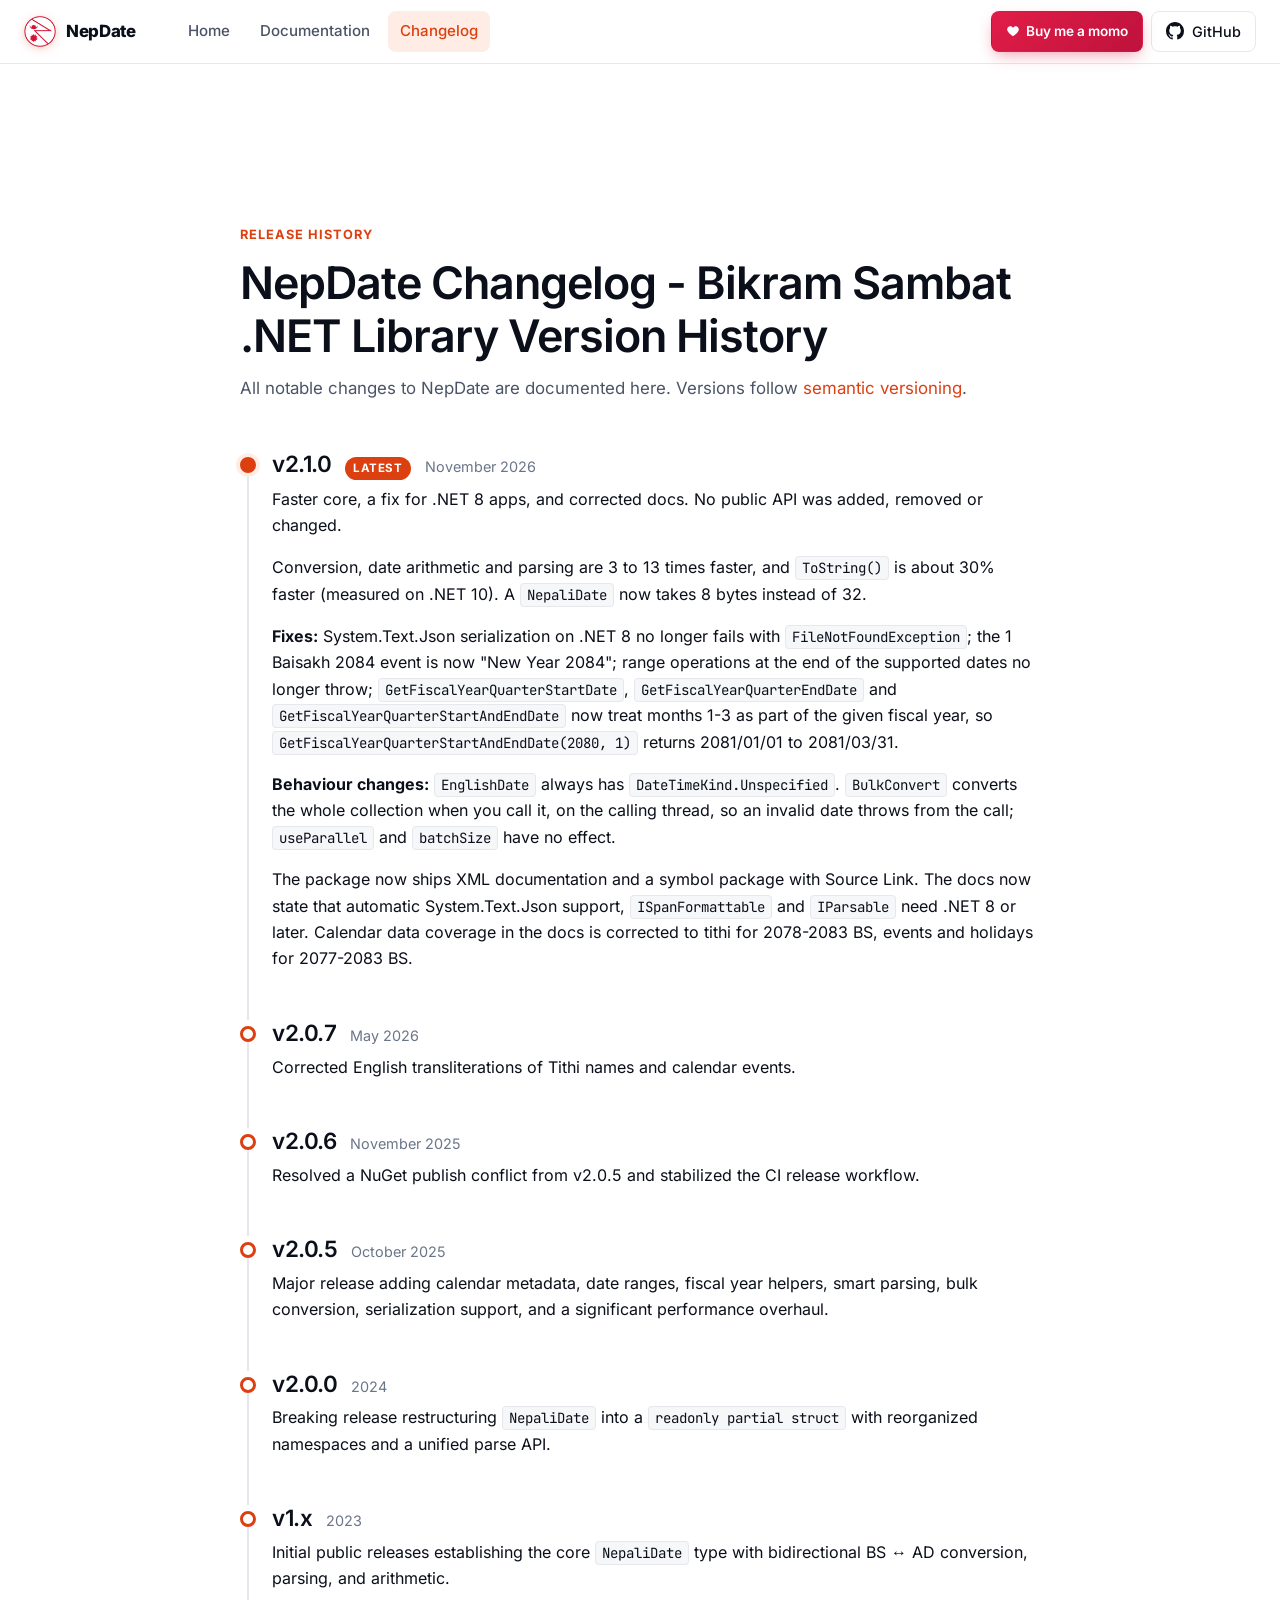
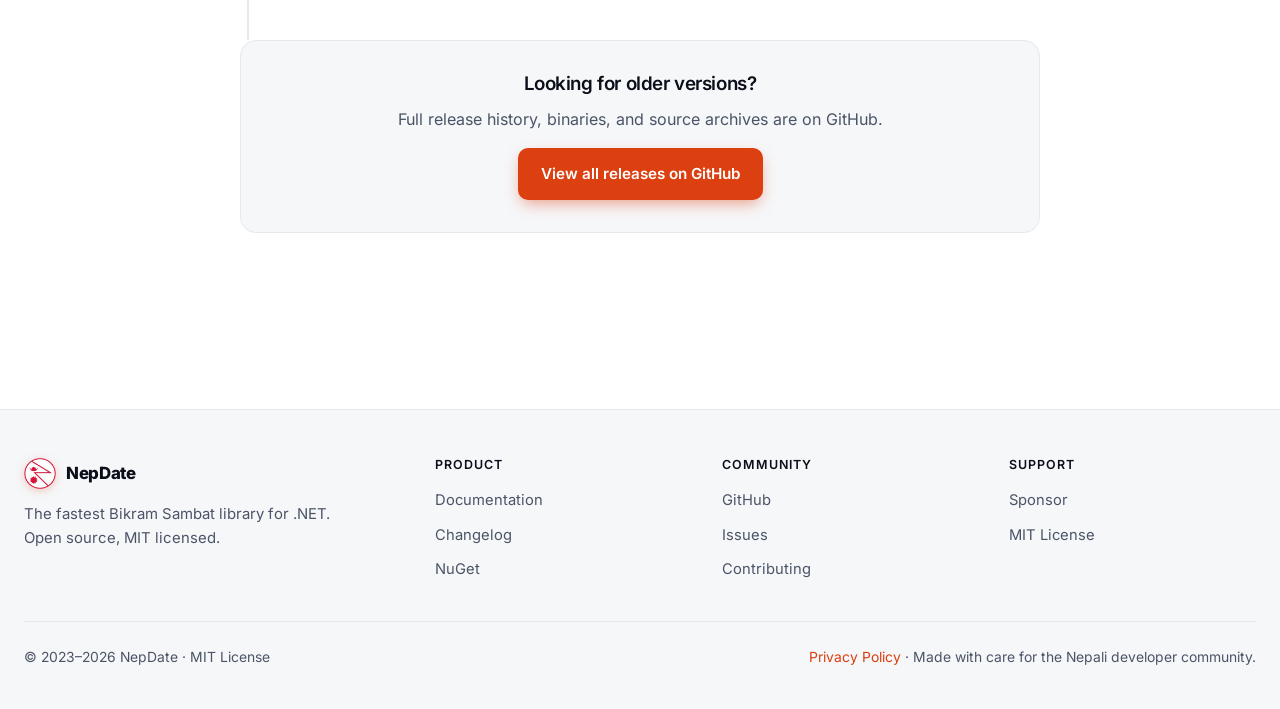
==== commit 625440fc: "docs: fix wrong examples and platform claims found in the final review - index.html and docs.html st" ====
--- a/docs/changelog.html
+++ b/docs/changelog.html
@@ -180,7 +180,7 @@
             <p>Conversion, date arithmetic and parsing are 3 to 13 times faster, and <code>ToString()</code> is about 30% faster (measured on .NET 10). A <code>NepaliDate</code> now takes 8 bytes instead of 32.</p>
             <p><strong>Fixes:</strong> System.Text.Json serialization on .NET 8 no longer fails with <code>FileNotFoundException</code>; the 1 Baisakh 2084 event is now "New Year 2084"; range operations at the end of the supported dates no longer throw; <code>GetFiscalYearQuarterStartDate</code>, <code>GetFiscalYearQuarterEndDate</code> and <code>GetFiscalYearQuarterStartAndEndDate</code> now treat months 1-3 as part of the given fiscal year, so <code>GetFiscalYearQuarterStartAndEndDate(2080, 1)</code> returns 2081/01/01 to 2081/03/31.</p>
             <p><strong>Behaviour changes:</strong> <code>EnglishDate</code> always has <code>DateTimeKind.Unspecified</code>. <code>BulkConvert</code> converts the whole collection when you call it, on the calling thread, so an invalid date throws from the call; <code>useParallel</code> and <code>batchSize</code> have no effect.</p>
-            <p>The package now ships XML documentation and a symbol package with Source Link. Calendar data coverage in the docs is corrected to tithi for 2078-2083 BS, events and holidays for 2077-2083 BS.</p>
+            <p>The package now ships XML documentation and a symbol package with Source Link. The docs now state that automatic System.Text.Json support, <code>ISpanFormattable</code> and <code>IParsable</code> need .NET 8 or later. Calendar data coverage in the docs is corrected to tithi for 2078-2083 BS, events and holidays for 2077-2083 BS.</p>
           </article>
 
           <!-- v2.0.7 -->
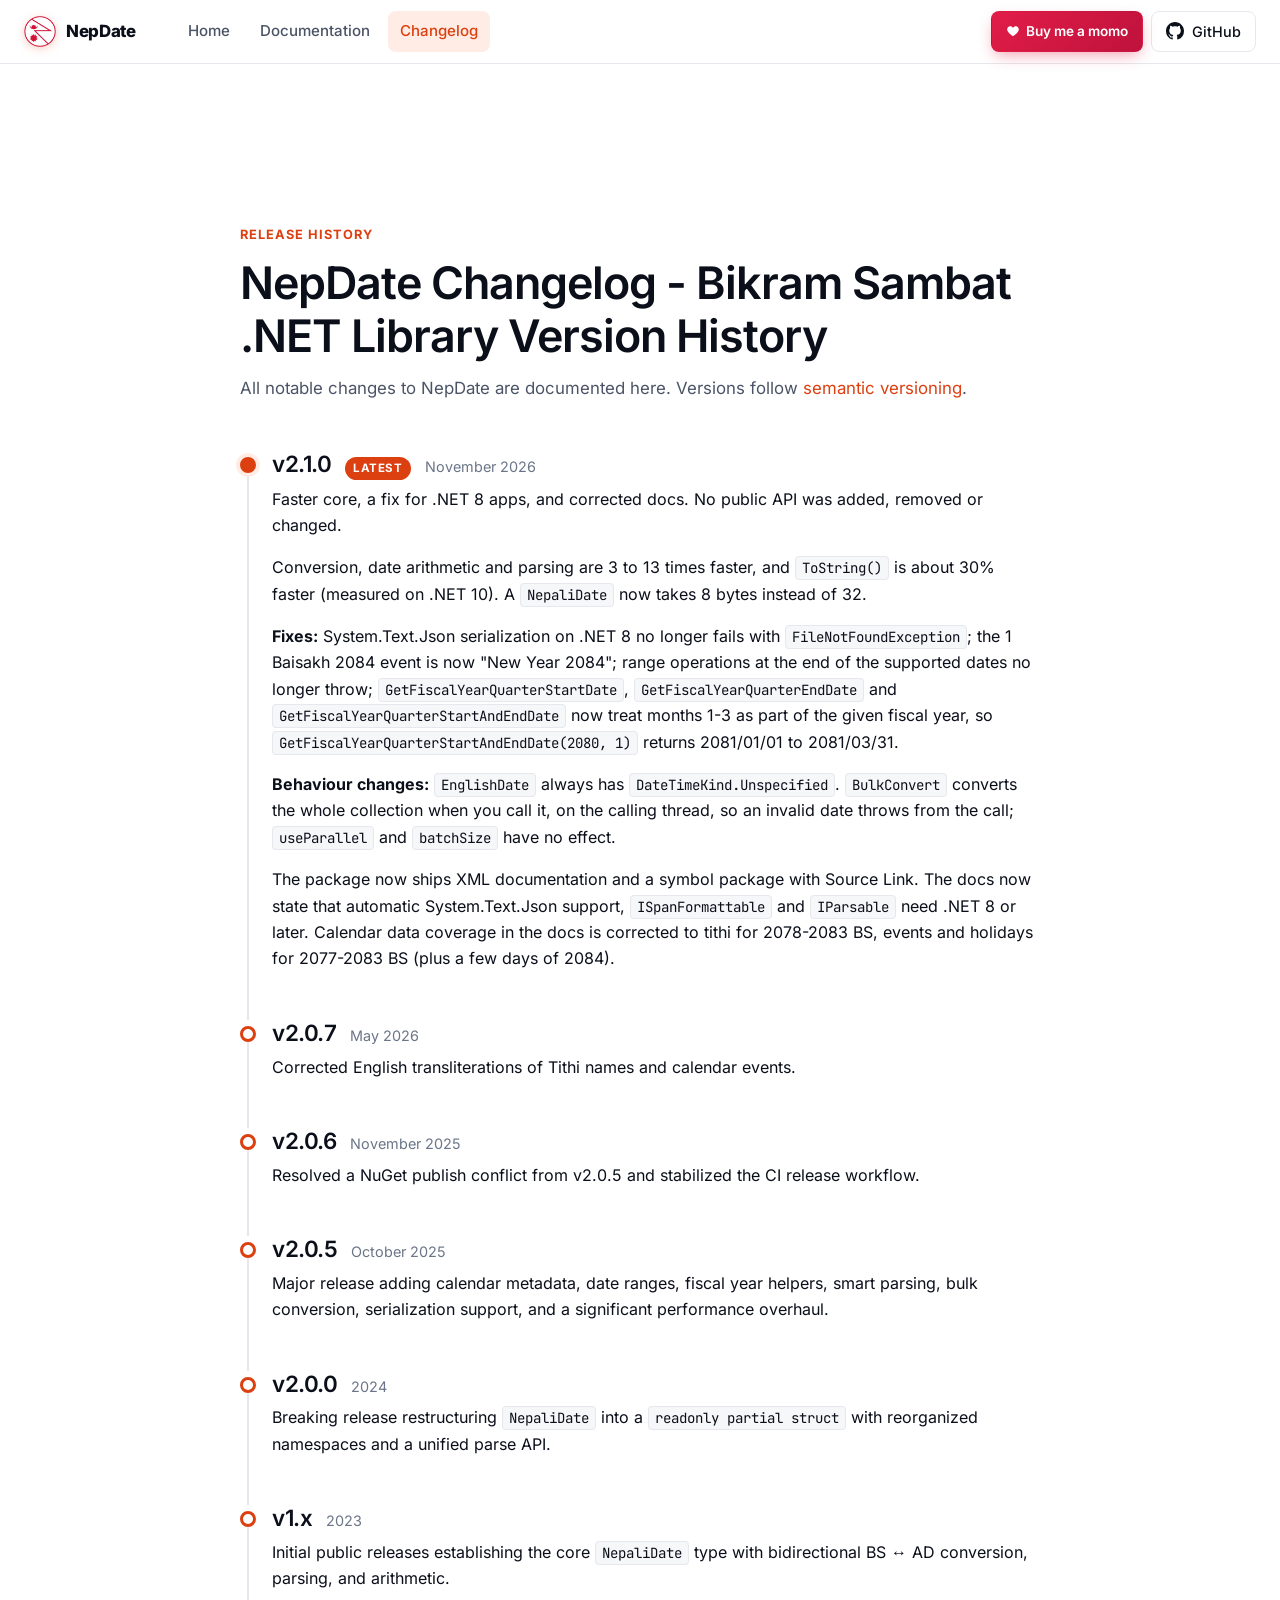
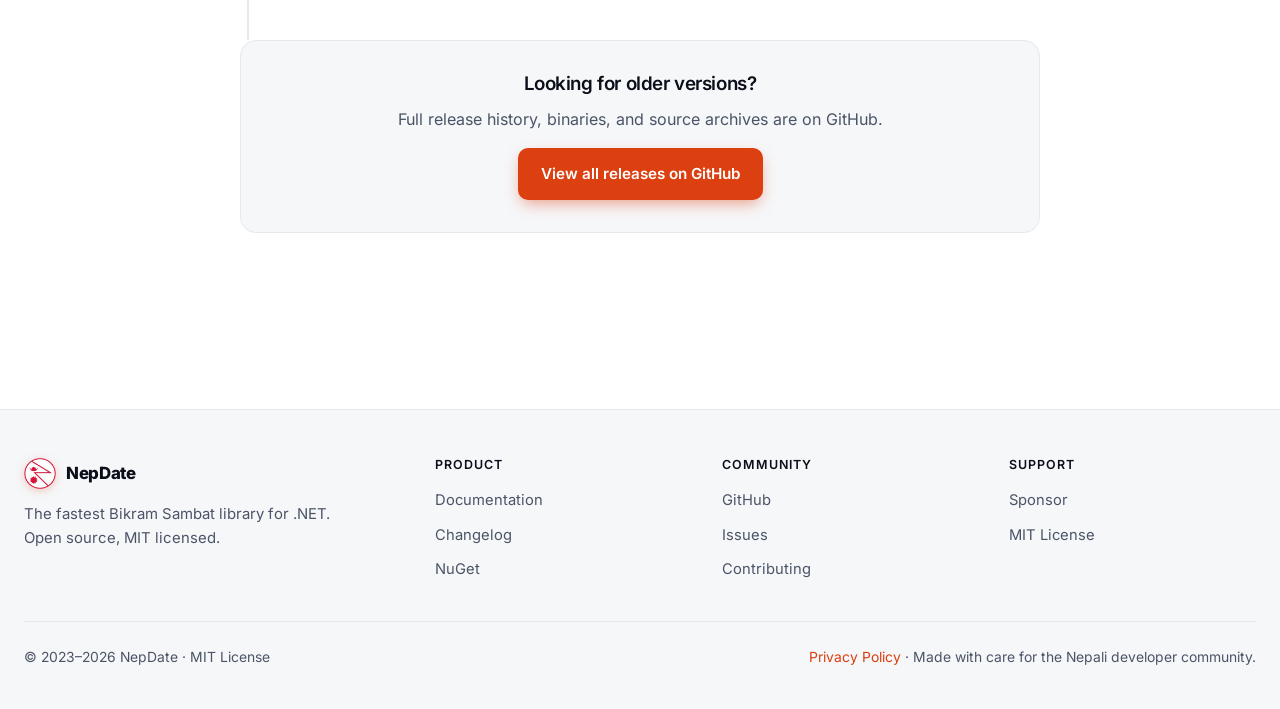
==== commit 87401a7f: "docs: state the JSON references, 2084 data and Union behaviour exactly Verified against the packed 2" ====
--- a/docs/changelog.html
+++ b/docs/changelog.html
@@ -180,7 +180,7 @@
             <p>Conversion, date arithmetic and parsing are 3 to 13 times faster, and <code>ToString()</code> is about 30% faster (measured on .NET 10). A <code>NepaliDate</code> now takes 8 bytes instead of 32.</p>
             <p><strong>Fixes:</strong> System.Text.Json serialization on .NET 8 no longer fails with <code>FileNotFoundException</code>; the 1 Baisakh 2084 event is now "New Year 2084"; range operations at the end of the supported dates no longer throw; <code>GetFiscalYearQuarterStartDate</code>, <code>GetFiscalYearQuarterEndDate</code> and <code>GetFiscalYearQuarterStartAndEndDate</code> now treat months 1-3 as part of the given fiscal year, so <code>GetFiscalYearQuarterStartAndEndDate(2080, 1)</code> returns 2081/01/01 to 2081/03/31.</p>
             <p><strong>Behaviour changes:</strong> <code>EnglishDate</code> always has <code>DateTimeKind.Unspecified</code>. <code>BulkConvert</code> converts the whole collection when you call it, on the calling thread, so an invalid date throws from the call; <code>useParallel</code> and <code>batchSize</code> have no effect.</p>
-            <p>The package now ships XML documentation and a symbol package with Source Link. The docs now state that automatic System.Text.Json support, <code>ISpanFormattable</code> and <code>IParsable</code> need .NET 8 or later. Calendar data coverage in the docs is corrected to tithi for 2078-2083 BS, events and holidays for 2077-2083 BS.</p>
+            <p>The package now ships XML documentation and a symbol package with Source Link. The docs now state that automatic System.Text.Json support, <code>ISpanFormattable</code> and <code>IParsable</code> need .NET 8 or later. Calendar data coverage in the docs is corrected to tithi for 2078-2083 BS, events and holidays for 2077-2083 BS (plus a few days of 2084).</p>
           </article>
 
           <!-- v2.0.7 -->
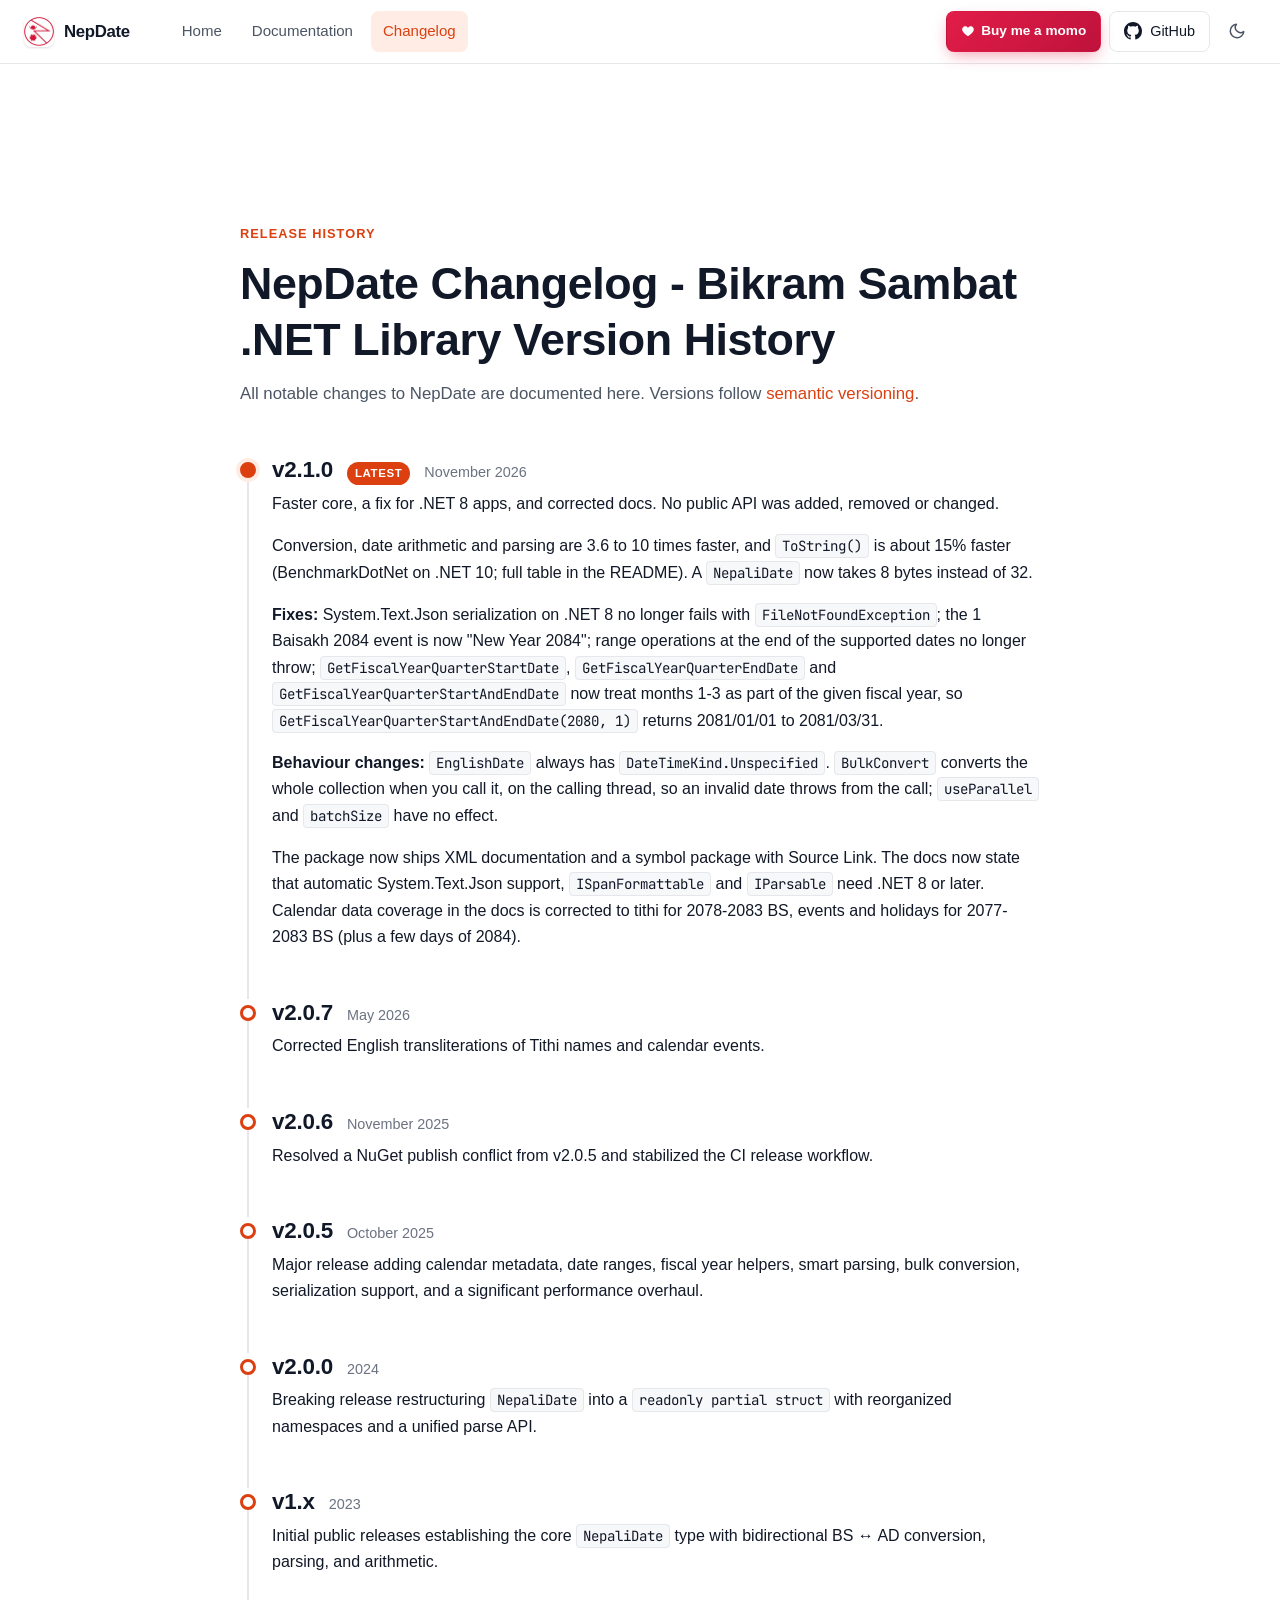
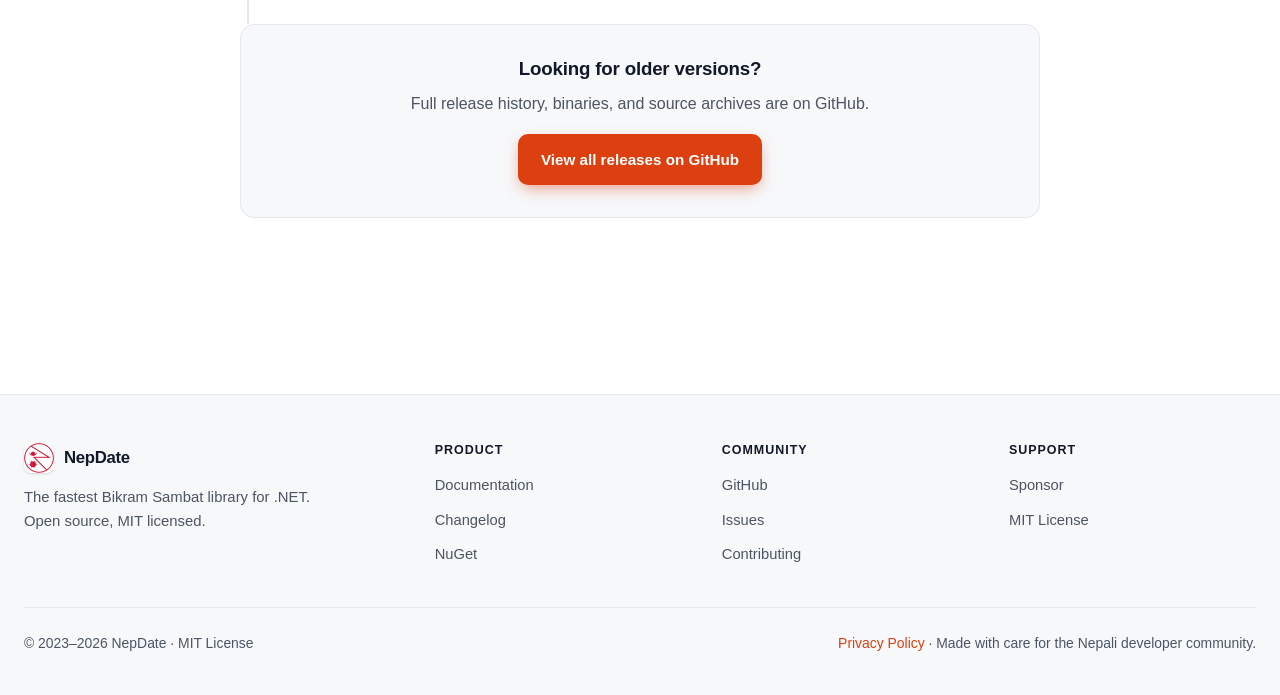
==== commit 865fa846: "docs: bring the website, llms files and structured data to 2.1.0 numbers - Home page: hero stats, fe" ====
--- a/docs/changelog.html
+++ b/docs/changelog.html
@@ -177,7 +177,7 @@
             </header>
 
             <p>Faster core, a fix for .NET 8 apps, and corrected docs. No public API was added, removed or changed.</p>
-            <p>Conversion, date arithmetic and parsing are 3 to 13 times faster, and <code>ToString()</code> is about 30% faster (measured on .NET 10). A <code>NepaliDate</code> now takes 8 bytes instead of 32.</p>
+            <p>Conversion, date arithmetic and parsing are 3.6 to 10 times faster, and <code>ToString()</code> is about 15% faster (BenchmarkDotNet on .NET 10; full table in the README). A <code>NepaliDate</code> now takes 8 bytes instead of 32.</p>
             <p><strong>Fixes:</strong> System.Text.Json serialization on .NET 8 no longer fails with <code>FileNotFoundException</code>; the 1 Baisakh 2084 event is now "New Year 2084"; range operations at the end of the supported dates no longer throw; <code>GetFiscalYearQuarterStartDate</code>, <code>GetFiscalYearQuarterEndDate</code> and <code>GetFiscalYearQuarterStartAndEndDate</code> now treat months 1-3 as part of the given fiscal year, so <code>GetFiscalYearQuarterStartAndEndDate(2080, 1)</code> returns 2081/01/01 to 2081/03/31.</p>
             <p><strong>Behaviour changes:</strong> <code>EnglishDate</code> always has <code>DateTimeKind.Unspecified</code>. <code>BulkConvert</code> converts the whole collection when you call it, on the calling thread, so an invalid date throws from the call; <code>useParallel</code> and <code>batchSize</code> have no effect.</p>
             <p>The package now ships XML documentation and a symbol package with Source Link. The docs now state that automatic System.Text.Json support, <code>ISpanFormattable</code> and <code>IParsable</code> need .NET 8 or later. Calendar data coverage in the docs is corrected to tithi for 2078-2083 BS, events and holidays for 2077-2083 BS (plus a few days of 2084).</p>
--- a/docs/css/style.css
+++ b/docs/css/style.css
@@ -1,27 +1,14 @@
 /* ==========================================================================
    NepDate Documentation Site
-   Theme: light / dark / system, manual segmented toggle
-   Foundation: design tokens (Phase 1 rewrite)
+   Theme: auto dark/light with manual toggle
    ========================================================================== */
 
-/* -------- Self-hosted variable fonts (latin subset) --------
-   Single woff2 per family covers every weight via the wght axis.
-   Files served from same origin -> no CDN, no FOIT, GDPR-safe. */
-@font-face {
-  font-family: 'Inter';
-  font-style: normal;
-  font-weight: 100 900;
-  font-display: swap;
-  src: url('../assets/fonts/Inter-Variable.woff2') format('woff2-variations'),
-       url('../assets/fonts/Inter-Variable.woff2') format('woff2');
-}
 @font-face {
   font-family: 'JetBrains Mono';
+  src: url('../assets/fonts/JetBrainsMono-Variable.woff2') format('woff2');
+  font-weight: 100 900;
   font-style: normal;
-  font-weight: 100 900;
   font-display: swap;
-  src: url('../assets/fonts/JetBrainsMono-Variable.woff2') format('woff2-variations'),
-       url('../assets/fonts/JetBrainsMono-Variable.woff2') format('woff2');
 }
 
 /* -------- Reset & Base -------- */
@@ -29,106 +16,64 @@
 html { scroll-behavior: smooth; -webkit-text-size-adjust: 100%; }
 body { margin: 0; padding: 0; }
 img, svg { max-width: 100%; display: block; }
-a { color: var(--accent); text-decoration: none; transition: color var(--dur-fast) var(--ease-out); }
+a { color: var(--accent); text-decoration: none; transition: color .15s ease; }
 a:hover { color: var(--accent-hover); }
 button { font-family: inherit; cursor: pointer; border: none; background: none; color: inherit; }
-h1, h2, h3, h4, h5, h6 { margin: 0 0 .6em; line-height: 1.18; font-weight: 600; letter-spacing: -.022em; font-feature-settings: 'ss01','cv11','cv03'; }
+h1, h2, h3, h4, h5, h6 { margin: 0 0 .6em; line-height: 1.25; font-weight: 700; letter-spacing: -.01em; }
 p { margin: 0 0 1em; }
 ul, ol { margin: 0 0 1em; padding-left: 1.25em; }
 li { margin-bottom: .25em; }
 
-/* -------- Design Tokens (single source of truth) -------- */
+/* -------- Design Tokens -------- */
 :root {
   --bg:            #ffffff;
-  --bg-alt:        #f6f7f9;
+  --bg-alt:        #f7f8fa;
   --bg-elev:       #ffffff;
-  --bg-elev-1:     #fbfbfd;
-  --bg-elev-2:     #f3f4f7;
-  --bg-elev-3:     #ebedf2;
-  --bg-code:       #0e1117;
-  --bg-glass:      color-mix(in srgb, #ffffff 72%, transparent);
-
-  --text:          #0b0f1a;
-  --text-muted:    #4b5466;
-  --text-subtle:   #6b7588;
-
-  --border:        #e6e8ee;
-  --border-strong: #d3d6df;
-  --border-subtle: color-mix(in srgb, #0b0f1a 6%, transparent);
-
-  --accent:        #dc3f10;
+  --bg-code:       #0d1117;
+  --text:          #111827;
+  --text-muted:    #4b5563;
+  --text-subtle:   #6b7280;
+  --border:        #e5e7eb;
+  --border-strong: #d1d5db;
+  --accent:        #dc3f10;         /* warm reddish orange, nods to Nepal flag */
   --accent-hover:  #b3300a;
   --accent-soft:   #ffece4;
   --accent-border: #fbb39a;
-  --accent-glow:   rgba(220, 63, 16, .35);
-  --grad-aurora:   linear-gradient(135deg, #ff7a18 0%, #af002d 100%);
-
   --success:       #16a34a;
   --danger:        #dc2626;
-  --warning:       #d97706;
-
-  --shadow-sm:     0 1px 2px rgba(11,15,26,.06), 0 1px 3px rgba(11,15,26,.06);
-  --shadow-md:     0 4px 8px -2px rgba(11,15,26,.07), 0 2px 4px -2px rgba(11,15,26,.06);
-  --shadow-lg:     0 16px 32px -12px rgba(11,15,26,.14), 0 4px 12px -4px rgba(11,15,26,.06);
-  --shadow-xl:     0 30px 80px -20px rgba(11,15,26,.22), 0 8px 24px -8px rgba(11,15,26,.10);
-  --shadow-glow:   0 0 0 1px var(--accent-border), 0 8px 24px -8px var(--accent-glow);
-
-  --radius-xs:     4px;
-  --radius-sm:     8px;
-  --radius:        12px;
-  --radius-lg:     16px;
-  --radius-2xl:    24px;
-  --radius-pill:   999px;
-
-  --dur-fast:      .15s;
-  --dur-med:       .28s;
-  --dur-slow:      .55s;
-  --ease-out:      cubic-bezier(.22,1,.36,1);
-  --ease-in-out:   cubic-bezier(.65,0,.35,1);
-
-  --font-sans:    'Inter', -apple-system, BlinkMacSystemFont, 'Segoe UI', Roboto, 'Helvetica Neue', Arial, sans-serif;
-  --font-mono:    'JetBrains Mono', 'Cascadia Code', 'Source Code Pro', Consolas, 'Courier New', monospace;
-
-  --header-h:      64px;
-  --sidebar-w:     280px;
-  --toc-w:         270px;
-  --content-max:   1500px;
+  --shadow-sm:     0 1px 2px rgba(17,24,39,.06), 0 1px 3px rgba(17,24,39,.08);
+  --shadow-md:     0 4px 6px -1px rgba(17,24,39,.08), 0 2px 4px -2px rgba(17,24,39,.08);
+  --shadow-lg:     0 12px 24px -8px rgba(17,24,39,.14), 0 4px 10px -4px rgba(17,24,39,.08);
+  --radius-sm:     6px;
+  --radius:        10px;
+  --radius-lg:     14px;
+
+  --font-sans: -apple-system, BlinkMacSystemFont, 'Segoe UI', Roboto, Oxygen, Ubuntu, Cantarell, 'Fira Sans', 'Helvetica Neue', Arial, sans-serif;
+  --font-mono: 'JetBrains Mono', 'Fira Code', 'Cascadia Code', 'Source Code Pro', Consolas, 'Courier New', monospace;
+
+  --header-h: 64px;
+  --sidebar-w: 280px;
+  --toc-w: 270px;
+  --content-max: 1500px;
 }
 
 [data-theme="dark"] {
-  --bg:            #0a0e1a;
-  --bg-alt:        #0d1322;
-  --bg-elev:       #11182a;
-  --bg-elev-1:     #131b30;
-  --bg-elev-2:     #1a2238;
-  --bg-elev-3:     #222b44;
-  --bg-code:       #060912;
-  --bg-glass:      color-mix(in srgb, #0a0e1a 70%, transparent);
-
-  --text:          #e8ecf4;
-  --text-muted:    #9aa3b8;
-  --text-subtle:   #6b7388;
-
-  --border:        #1f2740;
-  --border-strong: #2a324d;
-  --border-subtle: color-mix(in srgb, #e8ecf4 8%, transparent);
-
-  --accent:        #ff8a5b;
-  --accent-hover:  #ffa685;
-  --accent-soft:   rgba(255, 138, 91, .14);
-  --accent-border: rgba(255, 138, 91, .42);
-  --accent-glow:   rgba(255, 138, 91, .50);
-  --grad-aurora:   linear-gradient(135deg, #ff8a5b 0%, #e0245a 100%);
-
-  --success:       #4ade80;
-  --danger:        #f87171;
-  --warning:       #fbbf24;
-
-  --shadow-sm:     0 1px 2px rgba(0,0,0,.45);
-  --shadow-md:     0 4px 12px -4px rgba(0,0,0,.55);
+  --bg:            #0b1020;
+  --bg-alt:        #0f172a;
+  --bg-elev:       #111827;
+  --bg-code:       #05070d;
+  --text:          #e5e7eb;
+  --text-muted:    #9ca3af;
+  --text-subtle:   #6b7280;
+  --border:        #1f2937;
+  --border-strong: #374151;
+  --accent:        #fb7045;
+  --accent-hover:  #fda07a;
+  --accent-soft:   rgba(251, 112, 69, .14);
+  --accent-border: rgba(251, 112, 69, .38);
+  --shadow-sm:     0 1px 2px rgba(0,0,0,.4);
+  --shadow-md:     0 4px 8px -2px rgba(0,0,0,.5);
   --shadow-lg:     0 18px 40px -12px rgba(0,0,0,.65);
-  --shadow-xl:     0 36px 100px -24px rgba(0,0,0,.75), 0 12px 32px -8px rgba(0,0,0,.55);
-  --shadow-glow:   0 0 0 1px var(--accent-border), 0 12px 36px -8px var(--accent-glow);
 }
 
 body {
@@ -137,8 +82,7 @@
   color: var(--text);
   font-size: 16px;
   line-height: 1.65;
-  font-feature-settings: 'ss01','cv11','cv03','cv05';
-  transition: background var(--dur-med) var(--ease-out), color var(--dur-med) var(--ease-out);
+  transition: background .3s ease, color .3s ease;
   -webkit-font-smoothing: antialiased;
   -moz-osx-font-smoothing: grayscale;
 }
@@ -324,7 +268,7 @@
 
 /* -------- Hero -------- */
 .hero {
-  padding: 80px 0 72px;
+  padding: 90px 0 160px;
   position: relative;
   overflow: hidden;
 }
@@ -570,6 +514,7 @@
   gap: 20px;
 }
 .bench-card { display: flex; flex-direction: column; }
+.bench-release { margin-top: 20px; }
 .bench-card-head {
   display: flex;
   align-items: baseline;
@@ -1200,402 +1145,3 @@
 @media (prefers-reduced-motion: reduce) {
   *, *::before, *::after { animation-duration: .01ms !important; transition-duration: .01ms !important; }
 }
-
-/* ==========================================================================
-   Phase 1 additions
-   ========================================================================== */
-
-/* -------- Tri-state theme toggle (Light / Dark / System) -------- */
-.theme-switch {
-  display: inline-flex;
-  align-items: center;
-  padding: 3px;
-  background: var(--bg-elev-2);
-  border: 1px solid var(--border);
-  border-radius: var(--radius-pill);
-  position: relative;
-  isolation: isolate;
-  font-size: 0;
-  height: 34px;
-}
-.theme-switch button {
-  width: 32px; height: 28px;
-  display: grid; place-items: center;
-  border-radius: var(--radius-pill);
-  color: var(--text-muted);
-  position: relative; z-index: 1;
-  transition: color var(--dur-fast) var(--ease-out);
-}
-.theme-switch button svg { width: 15px; height: 15px; }
-.theme-switch button[aria-pressed="true"] { color: var(--text); }
-.theme-switch::before {
-  content: "";
-  position: absolute;
-  top: 3px; left: 3px;
-  width: 32px; height: 28px;
-  background: var(--bg);
-  border-radius: var(--radius-pill);
-  box-shadow: var(--shadow-sm);
-  transition: transform var(--dur-med) var(--ease-out);
-  z-index: 0;
-}
-.theme-switch[data-active="light"]::before  { transform: translateX(0); }
-.theme-switch[data-active="dark"]::before   { transform: translateX(32px); }
-.theme-switch[data-active="system"]::before { transform: translateX(64px); }
-
-/* Hide the legacy single-button toggle if it is still in DOM */
-.theme-toggle { display: none !important; }
-
-/* -------- Skip link visibility on focus -------- */
-.skip-link:focus {
-  background: var(--accent);
-  color: #fff;
-  outline: 2px solid var(--accent-glow);
-  outline-offset: 2px;
-}
-
-/* -------- Reduced motion guard --------
-   Honors user OS preference. Animations and parallax are disabled
-   while keeping focus-visible transitions usable. */
-@media (prefers-reduced-motion: reduce) {
-  *, *::before, *::after {
-    animation-duration: 0.001ms !important;
-    animation-iteration-count: 1 !important;
-    transition-duration: 0.001ms !important;
-    scroll-behavior: auto !important;
-  }
-  html { scroll-behavior: auto; }
-}
-
-
-/* =====================================================================
-   Phase 2: Visual identity
-   Sticky header polish, native chips, screenshot chrome,
-   stroke-dash icon hover, bento feature grid.
-   ===================================================================== */
-
-/* Sticky header gains depth on scroll. */
-.site-header {
-  transition:
-    background var(--dur-med) var(--ease-out),
-    border-color var(--dur-med) var(--ease-out),
-    box-shadow var(--dur-med) var(--ease-out);
-}
-.site-header.is-scrolled {
-  background: color-mix(in srgb, var(--bg) 78%, transparent);
-  backdrop-filter: saturate(1.6) blur(18px);
-  -webkit-backdrop-filter: saturate(1.6) blur(18px);
-  border-bottom-color: var(--border-strong);
-  box-shadow: 0 8px 24px -16px rgba(0, 0, 0, .35);
-}
-[data-theme="dark"] .site-header.is-scrolled {
-  box-shadow: 0 10px 28px -16px rgba(0, 0, 0, .8);
-}
-
-/* ----- Native chips (replaces shields.io badges) ----- */
-.chips {
-  display: flex; flex-wrap: wrap; gap: 8px;
-  margin: 0 0 22px;
-}
-.chip {
-  display: inline-flex; align-items: center; gap: 7px;
-  height: 28px; padding: 0 12px;
-  background: var(--bg-elev-1);
-  border: 1px solid var(--border);
-  border-radius: var(--radius-pill);
-  font-size: .8rem; font-weight: 600;
-  color: var(--text);
-  font-feature-settings: 'tnum' 1, 'cv11' 1;
-  white-space: nowrap;
-  text-decoration: none;
-  transition: border-color var(--dur-fast) var(--ease-out), color var(--dur-fast) var(--ease-out), background var(--dur-fast) var(--ease-out);
-}
-.chip svg { width: 13px; height: 13px; flex: none; }
-.chip .chip-k { color: var(--text-muted); font-weight: 500; }
-.chip .chip-v { color: var(--text); font-weight: 700; }
-.chip:hover { border-color: var(--border-strong); color: var(--text); }
-a.chip:hover { border-color: var(--accent-border); color: var(--accent); }
-.chip-accent {
-  border-color: var(--accent-border);
-  background: var(--accent-soft);
-  color: var(--accent);
-}
-.chip-accent .chip-k, .chip-accent .chip-v { color: inherit; }
-.chip-success {
-  border-color: color-mix(in srgb, var(--success) 35%, var(--border));
-  background: color-mix(in srgb, var(--success) 10%, var(--bg-elev-1));
-  color: var(--success);
-}
-.chip-success .chip-k, .chip-success .chip-v { color: inherit; }
-
-/* Hide the legacy shields.io badge wall if any page still emits it. */
-.hero-badges { display: none; }
-
-/* ----- Screenshot window chrome ----- */
-/* Adds a 26px titlebar with traffic-light dots above every .shot. */
-.shot {
-  position: relative;
-  padding-top: 26px;
-}
-.shot::before {
-  content: "";
-  position: absolute;
-  inset: 0 0 auto 0;
-  height: 26px;
-  background:
-    radial-gradient(circle at 14px 13px, #ff5f56 0 5px, transparent 5.5px),
-    radial-gradient(circle at 32px 13px, #ffbd2e 0 5px, transparent 5.5px),
-    radial-gradient(circle at 50px 13px, #27c93f 0 5px, transparent 5.5px),
-    linear-gradient(180deg, var(--bg-alt), color-mix(in srgb, var(--bg-alt) 82%, var(--border)));
-  border-bottom: 1px solid var(--border);
-  pointer-events: none;
-  z-index: 1;
-}
-[data-theme="dark"] .shot::before {
-  background:
-    radial-gradient(circle at 14px 13px, #ff5f56 0 5px, transparent 5.5px),
-    radial-gradient(circle at 32px 13px, #ffbd2e 0 5px, transparent 5.5px),
-    radial-gradient(circle at 50px 13px, #27c93f 0 5px, transparent 5.5px),
-    linear-gradient(180deg, var(--bg-elev-2), var(--bg-elev-1));
-}
-
-/* ----- Animated stroke-dash on feature icons (hover only) ----- */
-@media (prefers-reduced-motion: no-preference) {
-  .feature-icon svg {
-    overflow: visible;
-  }
-  .feature-icon svg path,
-  .feature-icon svg rect,
-  .feature-icon svg circle,
-  .feature-icon svg line,
-  .feature-icon svg polyline,
-  .feature-icon svg polygon {
-    stroke-dasharray: 240;
-    stroke-dashoffset: 0;
-    transition: stroke-dashoffset var(--dur-slow) var(--ease-out);
-  }
-  .feature:hover .feature-icon svg path,
-  .feature:hover .feature-icon svg rect,
-  .feature:hover .feature-icon svg circle,
-  .feature:hover .feature-icon svg line,
-  .feature:hover .feature-icon svg polyline,
-  .feature:hover .feature-icon svg polygon {
-    animation: nd-draw .85s var(--ease-out);
-  }
-}
-@keyframes nd-draw {
-  0%   { stroke-dashoffset: 240; }
-  100% { stroke-dashoffset: 0; }
-}
-
-/* ----- Bento feature grid: hero card spans two columns ----- */
-.features {
-  grid-auto-flow: dense;
-}
-.features .feature:first-child {
-  grid-column: span 2;
-  background:
-    linear-gradient(135deg,
-      color-mix(in srgb, var(--accent-soft) 100%, transparent) 0%,
-      var(--bg-elev-1) 60%);
-  border-color: var(--accent-border);
-}
-.features .feature:first-child .feature-icon {
-  width: 56px; height: 56px;
-  border-radius: 14px;
-  background: var(--accent);
-  color: #fff;
-  box-shadow: 0 8px 22px -8px var(--accent-glow);
-}
-.features .feature:first-child .feature-icon svg { width: 28px; height: 28px; }
-.features .feature:first-child h3 { font-size: 1.3rem; }
-.features .feature:first-child p  { font-size: 1rem; max-width: 62ch; }
-
-@media (max-width: 900px) {
-  .features .feature:first-child { grid-column: span 1; }
-  .features .feature:first-child .feature-icon { width: 48px; height: 48px; }
-  .features .feature:first-child .feature-icon svg { width: 24px; height: 24px; }
-}
-
-
-/* =====================================================================
-   Phase 2 second pass
-   - Drop traffic-light shot chrome, switch to a clean elevated card.
-   - Brand mark: inline SVG, perfectly transparent, theme-aware ring.
-   - Cleaner two-state theme toggle.
-   - Sponsor card icon halo.
-   - Hero collage clickable affordance.
-   - Lightbox close button colour fix on dark.
-   ===================================================================== */
-
-/* ----- Reset Phase 2 frame to a clean card ----- */
-.shot {
-  position: relative;
-  padding-top: 0;                   /* undo titlebar slot */
-  background: var(--bg-elev-1);
-  border: 1px solid var(--border);
-  border-radius: var(--radius-lg);
-  overflow: hidden;
-  box-shadow:
-    0 1px 0 0 color-mix(in srgb, var(--text) 4%, transparent) inset,
-    0 8px 24px -14px rgba(0, 0, 0, .25);
-  transition:
-    transform var(--dur-med) var(--ease-out),
-    box-shadow var(--dur-med) var(--ease-out),
-    border-color var(--dur-med) var(--ease-out);
-}
-[data-theme="dark"] .shot {
-  box-shadow:
-    0 1px 0 0 rgba(255, 255, 255, .04) inset,
-    0 12px 32px -16px rgba(0, 0, 0, .8);
-}
-.shot::before { content: none; }    /* kill the traffic lights */
-.shot:hover {
-  transform: translateY(-3px);
-  border-color: var(--accent-border);
-  box-shadow:
-    0 1px 0 0 rgba(255, 255, 255, .05) inset,
-    0 18px 38px -16px var(--accent-glow);
-}
-.shot img {
-  display: block;
-  width: 100%;
-  height: auto;
-}
-
-/* Clickable shots get a subtle expand affordance. */
-.shot[data-lightbox] { cursor: zoom-in; }
-.shot[data-lightbox]::after {
-  content: "";
-  position: absolute;
-  top: 12px; right: 12px;
-  width: 30px; height: 30px;
-  border-radius: 999px;
-  background:
-    color-mix(in srgb, var(--bg) 70%, transparent)
-    url("data:image/svg+xml;utf8,<svg xmlns='http://www.w3.org/2000/svg' viewBox='0 0 24 24' fill='none' stroke='%23000' stroke-width='2' stroke-linecap='round' stroke-linejoin='round'><path d='M15 3h6v6'/><path d='M9 21H3v-6'/><path d='M21 3l-7 7'/><path d='M3 21l7-7'/></svg>")
-    center / 16px no-repeat;
-  backdrop-filter: blur(6px);
-  -webkit-backdrop-filter: blur(6px);
-  border: 1px solid var(--border);
-  opacity: 0;
-  transform: translateY(-4px);
-  transition: opacity var(--dur-fast) var(--ease-out), transform var(--dur-fast) var(--ease-out);
-  pointer-events: none;
-}
-[data-theme="dark"] .shot[data-lightbox]::after {
-  background:
-    color-mix(in srgb, var(--bg) 60%, transparent)
-    url("data:image/svg+xml;utf8,<svg xmlns='http://www.w3.org/2000/svg' viewBox='0 0 24 24' fill='none' stroke='%23fff' stroke-width='2' stroke-linecap='round' stroke-linejoin='round'><path d='M15 3h6v6'/><path d='M9 21H3v-6'/><path d='M21 3l-7 7'/><path d='M3 21l7-7'/></svg>")
-    center / 16px no-repeat;
-}
-.shot[data-lightbox]:hover::after,
-.shot[data-lightbox]:focus-visible::after {
-  opacity: 1;
-  transform: translateY(0);
-}
-
-/* ----- Brand mark: inline SVG ----- */
-.brand .logo-mark-svg {
-  width: 30px; height: 30px;
-  display: block;
-  flex: none;
-  filter: drop-shadow(0 2px 4px rgba(220, 63, 16, .25));
-}
-[data-theme="dark"] .brand .logo-mark-svg {
-  filter: drop-shadow(0 2px 6px rgba(255, 122, 89, .35));
-}
-.footer-brand .brand .logo-mark-svg { width: 30px; height: 30px; }
-
-/* ----- Sponsor card icon ----- */
-.sponsor-card .sponsor-ico {
-  width: 56px; height: 56px;
-  margin: 0 auto 16px;
-  display: grid; place-items: center;
-  border-radius: 18px;
-  background: linear-gradient(135deg, var(--accent), color-mix(in srgb, var(--accent) 60%, #ff5722));
-  color: #fff;
-  box-shadow: 0 14px 32px -10px var(--accent-glow);
-}
-.sponsor-card .sponsor-ico svg { width: 28px; height: 28px; }
-
-/* ----- Hero collage clickable affordance ----- */
-.hc-item[data-lightbox] { cursor: zoom-in; }
-
-/* ----- Lightbox close button readable on light backgrounds ----- */
-.lightbox .lb-close,
-.lightbox .lb-nav {
-  color: #fff;
-}
-
-/* ----- Theme switch: collapse to two cells (Light / Dark) ----- */
-.theme-switch {
-  width: auto;
-}
-.theme-switch button { width: 32px; }
-.theme-switch::before { width: 32px; }
-.theme-switch[data-active="light"]::before { transform: translateX(0); }
-.theme-switch[data-active="dark"]::before  { transform: translateX(32px); }
-/* Fallback for any stale system markup left over: hide that button. */
-.theme-switch button[data-theme-value="system"] { display: none; }
-
-
-/* =====================================================================
-   Phase 2 third pass: revert SVG mark, polish PNG brand, sponsor btn-lg
-   ===================================================================== */
-
-/* The brand image is a transparent circular PNG — kill the rounded
-   square clip, the backing tile, and the box shadow. */
-.brand .logo-img {
-  width: 32px;
-  height: 32px;
-  border-radius: 0;
-  object-fit: contain;
-  display: block;
-  box-shadow: none;
-  background: transparent;
-  filter: drop-shadow(0 2px 4px rgba(220, 63, 16, .25));
-  transition: transform var(--dur-med) var(--ease-out), filter var(--dur-med) var(--ease-out);
-}
-[data-theme="dark"] .brand .logo-img {
-  filter: drop-shadow(0 2px 6px rgba(255, 122, 89, .35));
-}
-.brand:hover .logo-img {
-  transform: rotate(-6deg) scale(1.04);
-}
-
-/* Drop the now-unused inline mark class (kept just in case markup lingers). */
-.brand .logo-mark-svg { display: none; }
-
-/* Big sponsor-card momo button. */
-.btn-momo.btn-lg {
-  height: 48px;
-  padding: 0 24px;
-  font-size: 1rem;
-  font-weight: 700;
-  letter-spacing: -.005em;
-  border-radius: var(--radius-pill);
-}
-.btn-momo.btn-lg .momo-ico { display: inline-flex; }
-.btn-momo.btn-lg .momo-ico svg { width: 18px; height: 18px; }
-
-/* Sponsor card centre-align the button so it doesn't cling to the left edge. */
-.sponsor-card .btn-momo { margin: 0 auto; }
-
-
-
-/* ----- Phase 2 pass 4: cross-link logo variant ----- */
-.crosslink-card .ic-logo {
-  background: transparent;
-  box-shadow: none;
-}
-.crosslink-card .ic-logo img {
-  width: 44px;
-  height: 44px;
-  object-fit: contain;
-  display: block;
-  filter: drop-shadow(0 4px 10px rgba(220, 63, 16, .25));
-}
-[data-theme="dark"] .crosslink-card .ic-logo img {
-  filter: drop-shadow(0 4px 12px rgba(255, 122, 89, .35));
-}
--- a/docs/css/style.css
+++ b/docs/css/style.css
@@ -1,27 +1,14 @@
 /* ==========================================================================
    NepDate Documentation Site
-   Theme: light / dark / system, manual segmented toggle
-   Foundation: design tokens (Phase 1 rewrite)
+   Theme: auto dark/light with manual toggle
    ========================================================================== */
 
-/* -------- Self-hosted variable fonts (latin subset) --------
-   Single woff2 per family covers every weight via the wght axis.
-   Files served from same origin -> no CDN, no FOIT, GDPR-safe. */
-@font-face {
-  font-family: 'Inter';
-  font-style: normal;
-  font-weight: 100 900;
-  font-display: swap;
-  src: url('../assets/fonts/Inter-Variable.woff2') format('woff2-variations'),
-       url('../assets/fonts/Inter-Variable.woff2') format('woff2');
-}
 @font-face {
   font-family: 'JetBrains Mono';
+  src: url('../assets/fonts/JetBrainsMono-Variable.woff2') format('woff2');
+  font-weight: 100 900;
   font-style: normal;
-  font-weight: 100 900;
   font-display: swap;
-  src: url('../assets/fonts/JetBrainsMono-Variable.woff2') format('woff2-variations'),
-       url('../assets/fonts/JetBrainsMono-Variable.woff2') format('woff2');
 }
 
 /* -------- Reset & Base -------- */
@@ -29,106 +16,64 @@
 html { scroll-behavior: smooth; -webkit-text-size-adjust: 100%; }
 body { margin: 0; padding: 0; }
 img, svg { max-width: 100%; display: block; }
-a { color: var(--accent); text-decoration: none; transition: color var(--dur-fast) var(--ease-out); }
+a { color: var(--accent); text-decoration: none; transition: color .15s ease; }
 a:hover { color: var(--accent-hover); }
 button { font-family: inherit; cursor: pointer; border: none; background: none; color: inherit; }
-h1, h2, h3, h4, h5, h6 { margin: 0 0 .6em; line-height: 1.18; font-weight: 600; letter-spacing: -.022em; font-feature-settings: 'ss01','cv11','cv03'; }
+h1, h2, h3, h4, h5, h6 { margin: 0 0 .6em; line-height: 1.25; font-weight: 700; letter-spacing: -.01em; }
 p { margin: 0 0 1em; }
 ul, ol { margin: 0 0 1em; padding-left: 1.25em; }
 li { margin-bottom: .25em; }
 
-/* -------- Design Tokens (single source of truth) -------- */
+/* -------- Design Tokens -------- */
 :root {
   --bg:            #ffffff;
-  --bg-alt:        #f6f7f9;
+  --bg-alt:        #f7f8fa;
   --bg-elev:       #ffffff;
-  --bg-elev-1:     #fbfbfd;
-  --bg-elev-2:     #f3f4f7;
-  --bg-elev-3:     #ebedf2;
-  --bg-code:       #0e1117;
-  --bg-glass:      color-mix(in srgb, #ffffff 72%, transparent);
-
-  --text:          #0b0f1a;
-  --text-muted:    #4b5466;
-  --text-subtle:   #6b7588;
-
-  --border:        #e6e8ee;
-  --border-strong: #d3d6df;
-  --border-subtle: color-mix(in srgb, #0b0f1a 6%, transparent);
-
-  --accent:        #dc3f10;
+  --bg-code:       #0d1117;
+  --text:          #111827;
+  --text-muted:    #4b5563;
+  --text-subtle:   #6b7280;
+  --border:        #e5e7eb;
+  --border-strong: #d1d5db;
+  --accent:        #dc3f10;         /* warm reddish orange, nods to Nepal flag */
   --accent-hover:  #b3300a;
   --accent-soft:   #ffece4;
   --accent-border: #fbb39a;
-  --accent-glow:   rgba(220, 63, 16, .35);
-  --grad-aurora:   linear-gradient(135deg, #ff7a18 0%, #af002d 100%);
-
   --success:       #16a34a;
   --danger:        #dc2626;
-  --warning:       #d97706;
-
-  --shadow-sm:     0 1px 2px rgba(11,15,26,.06), 0 1px 3px rgba(11,15,26,.06);
-  --shadow-md:     0 4px 8px -2px rgba(11,15,26,.07), 0 2px 4px -2px rgba(11,15,26,.06);
-  --shadow-lg:     0 16px 32px -12px rgba(11,15,26,.14), 0 4px 12px -4px rgba(11,15,26,.06);
-  --shadow-xl:     0 30px 80px -20px rgba(11,15,26,.22), 0 8px 24px -8px rgba(11,15,26,.10);
-  --shadow-glow:   0 0 0 1px var(--accent-border), 0 8px 24px -8px var(--accent-glow);
-
-  --radius-xs:     4px;
-  --radius-sm:     8px;
-  --radius:        12px;
-  --radius-lg:     16px;
-  --radius-2xl:    24px;
-  --radius-pill:   999px;
-
-  --dur-fast:      .15s;
-  --dur-med:       .28s;
-  --dur-slow:      .55s;
-  --ease-out:      cubic-bezier(.22,1,.36,1);
-  --ease-in-out:   cubic-bezier(.65,0,.35,1);
-
-  --font-sans:    'Inter', -apple-system, BlinkMacSystemFont, 'Segoe UI', Roboto, 'Helvetica Neue', Arial, sans-serif;
-  --font-mono:    'JetBrains Mono', 'Cascadia Code', 'Source Code Pro', Consolas, 'Courier New', monospace;
-
-  --header-h:      64px;
-  --sidebar-w:     280px;
-  --toc-w:         270px;
-  --content-max:   1500px;
+  --shadow-sm:     0 1px 2px rgba(17,24,39,.06), 0 1px 3px rgba(17,24,39,.08);
+  --shadow-md:     0 4px 6px -1px rgba(17,24,39,.08), 0 2px 4px -2px rgba(17,24,39,.08);
+  --shadow-lg:     0 12px 24px -8px rgba(17,24,39,.14), 0 4px 10px -4px rgba(17,24,39,.08);
+  --radius-sm:     6px;
+  --radius:        10px;
+  --radius-lg:     14px;
+
+  --font-sans: -apple-system, BlinkMacSystemFont, 'Segoe UI', Roboto, Oxygen, Ubuntu, Cantarell, 'Fira Sans', 'Helvetica Neue', Arial, sans-serif;
+  --font-mono: 'JetBrains Mono', 'Fira Code', 'Cascadia Code', 'Source Code Pro', Consolas, 'Courier New', monospace;
+
+  --header-h: 64px;
+  --sidebar-w: 280px;
+  --toc-w: 270px;
+  --content-max: 1500px;
 }
 
 [data-theme="dark"] {
-  --bg:            #0a0e1a;
-  --bg-alt:        #0d1322;
-  --bg-elev:       #11182a;
-  --bg-elev-1:     #131b30;
-  --bg-elev-2:     #1a2238;
-  --bg-elev-3:     #222b44;
-  --bg-code:       #060912;
-  --bg-glass:      color-mix(in srgb, #0a0e1a 70%, transparent);
-
-  --text:          #e8ecf4;
-  --text-muted:    #9aa3b8;
-  --text-subtle:   #6b7388;
-
-  --border:        #1f2740;
-  --border-strong: #2a324d;
-  --border-subtle: color-mix(in srgb, #e8ecf4 8%, transparent);
-
-  --accent:        #ff8a5b;
-  --accent-hover:  #ffa685;
-  --accent-soft:   rgba(255, 138, 91, .14);
-  --accent-border: rgba(255, 138, 91, .42);
-  --accent-glow:   rgba(255, 138, 91, .50);
-  --grad-aurora:   linear-gradient(135deg, #ff8a5b 0%, #e0245a 100%);
-
-  --success:       #4ade80;
-  --danger:        #f87171;
-  --warning:       #fbbf24;
-
-  --shadow-sm:     0 1px 2px rgba(0,0,0,.45);
-  --shadow-md:     0 4px 12px -4px rgba(0,0,0,.55);
+  --bg:            #0b1020;
+  --bg-alt:        #0f172a;
+  --bg-elev:       #111827;
+  --bg-code:       #05070d;
+  --text:          #e5e7eb;
+  --text-muted:    #9ca3af;
+  --text-subtle:   #6b7280;
+  --border:        #1f2937;
+  --border-strong: #374151;
+  --accent:        #fb7045;
+  --accent-hover:  #fda07a;
+  --accent-soft:   rgba(251, 112, 69, .14);
+  --accent-border: rgba(251, 112, 69, .38);
+  --shadow-sm:     0 1px 2px rgba(0,0,0,.4);
+  --shadow-md:     0 4px 8px -2px rgba(0,0,0,.5);
   --shadow-lg:     0 18px 40px -12px rgba(0,0,0,.65);
-  --shadow-xl:     0 36px 100px -24px rgba(0,0,0,.75), 0 12px 32px -8px rgba(0,0,0,.55);
-  --shadow-glow:   0 0 0 1px var(--accent-border), 0 12px 36px -8px var(--accent-glow);
 }
 
 body {
@@ -137,8 +82,7 @@
   color: var(--text);
   font-size: 16px;
   line-height: 1.65;
-  font-feature-settings: 'ss01','cv11','cv03','cv05';
-  transition: background var(--dur-med) var(--ease-out), color var(--dur-med) var(--ease-out);
+  transition: background .3s ease, color .3s ease;
   -webkit-font-smoothing: antialiased;
   -moz-osx-font-smoothing: grayscale;
 }
@@ -324,7 +268,7 @@
 
 /* -------- Hero -------- */
 .hero {
-  padding: 80px 0 72px;
+  padding: 90px 0 160px;
   position: relative;
   overflow: hidden;
 }
@@ -570,6 +514,7 @@
   gap: 20px;
 }
 .bench-card { display: flex; flex-direction: column; }
+.bench-release { margin-top: 20px; }
 .bench-card-head {
   display: flex;
   align-items: baseline;
@@ -1200,402 +1145,3 @@
 @media (prefers-reduced-motion: reduce) {
   *, *::before, *::after { animation-duration: .01ms !important; transition-duration: .01ms !important; }
 }
-
-/* ==========================================================================
-   Phase 1 additions
-   ========================================================================== */
-
-/* -------- Tri-state theme toggle (Light / Dark / System) -------- */
-.theme-switch {
-  display: inline-flex;
-  align-items: center;
-  padding: 3px;
-  background: var(--bg-elev-2);
-  border: 1px solid var(--border);
-  border-radius: var(--radius-pill);
-  position: relative;
-  isolation: isolate;
-  font-size: 0;
-  height: 34px;
-}
-.theme-switch button {
-  width: 32px; height: 28px;
-  display: grid; place-items: center;
-  border-radius: var(--radius-pill);
-  color: var(--text-muted);
-  position: relative; z-index: 1;
-  transition: color var(--dur-fast) var(--ease-out);
-}
-.theme-switch button svg { width: 15px; height: 15px; }
-.theme-switch button[aria-pressed="true"] { color: var(--text); }
-.theme-switch::before {
-  content: "";
-  position: absolute;
-  top: 3px; left: 3px;
-  width: 32px; height: 28px;
-  background: var(--bg);
-  border-radius: var(--radius-pill);
-  box-shadow: var(--shadow-sm);
-  transition: transform var(--dur-med) var(--ease-out);
-  z-index: 0;
-}
-.theme-switch[data-active="light"]::before  { transform: translateX(0); }
-.theme-switch[data-active="dark"]::before   { transform: translateX(32px); }
-.theme-switch[data-active="system"]::before { transform: translateX(64px); }
-
-/* Hide the legacy single-button toggle if it is still in DOM */
-.theme-toggle { display: none !important; }
-
-/* -------- Skip link visibility on focus -------- */
-.skip-link:focus {
-  background: var(--accent);
-  color: #fff;
-  outline: 2px solid var(--accent-glow);
-  outline-offset: 2px;
-}
-
-/* -------- Reduced motion guard --------
-   Honors user OS preference. Animations and parallax are disabled
-   while keeping focus-visible transitions usable. */
-@media (prefers-reduced-motion: reduce) {
-  *, *::before, *::after {
-    animation-duration: 0.001ms !important;
-    animation-iteration-count: 1 !important;
-    transition-duration: 0.001ms !important;
-    scroll-behavior: auto !important;
-  }
-  html { scroll-behavior: auto; }
-}
-
-
-/* =====================================================================
-   Phase 2: Visual identity
-   Sticky header polish, native chips, screenshot chrome,
-   stroke-dash icon hover, bento feature grid.
-   ===================================================================== */
-
-/* Sticky header gains depth on scroll. */
-.site-header {
-  transition:
-    background var(--dur-med) var(--ease-out),
-    border-color var(--dur-med) var(--ease-out),
-    box-shadow var(--dur-med) var(--ease-out);
-}
-.site-header.is-scrolled {
-  background: color-mix(in srgb, var(--bg) 78%, transparent);
-  backdrop-filter: saturate(1.6) blur(18px);
-  -webkit-backdrop-filter: saturate(1.6) blur(18px);
-  border-bottom-color: var(--border-strong);
-  box-shadow: 0 8px 24px -16px rgba(0, 0, 0, .35);
-}
-[data-theme="dark"] .site-header.is-scrolled {
-  box-shadow: 0 10px 28px -16px rgba(0, 0, 0, .8);
-}
-
-/* ----- Native chips (replaces shields.io badges) ----- */
-.chips {
-  display: flex; flex-wrap: wrap; gap: 8px;
-  margin: 0 0 22px;
-}
-.chip {
-  display: inline-flex; align-items: center; gap: 7px;
-  height: 28px; padding: 0 12px;
-  background: var(--bg-elev-1);
-  border: 1px solid var(--border);
-  border-radius: var(--radius-pill);
-  font-size: .8rem; font-weight: 600;
-  color: var(--text);
-  font-feature-settings: 'tnum' 1, 'cv11' 1;
-  white-space: nowrap;
-  text-decoration: none;
-  transition: border-color var(--dur-fast) var(--ease-out), color var(--dur-fast) var(--ease-out), background var(--dur-fast) var(--ease-out);
-}
-.chip svg { width: 13px; height: 13px; flex: none; }
-.chip .chip-k { color: var(--text-muted); font-weight: 500; }
-.chip .chip-v { color: var(--text); font-weight: 700; }
-.chip:hover { border-color: var(--border-strong); color: var(--text); }
-a.chip:hover { border-color: var(--accent-border); color: var(--accent); }
-.chip-accent {
-  border-color: var(--accent-border);
-  background: var(--accent-soft);
-  color: var(--accent);
-}
-.chip-accent .chip-k, .chip-accent .chip-v { color: inherit; }
-.chip-success {
-  border-color: color-mix(in srgb, var(--success) 35%, var(--border));
-  background: color-mix(in srgb, var(--success) 10%, var(--bg-elev-1));
-  color: var(--success);
-}
-.chip-success .chip-k, .chip-success .chip-v { color: inherit; }
-
-/* Hide the legacy shields.io badge wall if any page still emits it. */
-.hero-badges { display: none; }
-
-/* ----- Screenshot window chrome ----- */
-/* Adds a 26px titlebar with traffic-light dots above every .shot. */
-.shot {
-  position: relative;
-  padding-top: 26px;
-}
-.shot::before {
-  content: "";
-  position: absolute;
-  inset: 0 0 auto 0;
-  height: 26px;
-  background:
-    radial-gradient(circle at 14px 13px, #ff5f56 0 5px, transparent 5.5px),
-    radial-gradient(circle at 32px 13px, #ffbd2e 0 5px, transparent 5.5px),
-    radial-gradient(circle at 50px 13px, #27c93f 0 5px, transparent 5.5px),
-    linear-gradient(180deg, var(--bg-alt), color-mix(in srgb, var(--bg-alt) 82%, var(--border)));
-  border-bottom: 1px solid var(--border);
-  pointer-events: none;
-  z-index: 1;
-}
-[data-theme="dark"] .shot::before {
-  background:
-    radial-gradient(circle at 14px 13px, #ff5f56 0 5px, transparent 5.5px),
-    radial-gradient(circle at 32px 13px, #ffbd2e 0 5px, transparent 5.5px),
-    radial-gradient(circle at 50px 13px, #27c93f 0 5px, transparent 5.5px),
-    linear-gradient(180deg, var(--bg-elev-2), var(--bg-elev-1));
-}
-
-/* ----- Animated stroke-dash on feature icons (hover only) ----- */
-@media (prefers-reduced-motion: no-preference) {
-  .feature-icon svg {
-    overflow: visible;
-  }
-  .feature-icon svg path,
-  .feature-icon svg rect,
-  .feature-icon svg circle,
-  .feature-icon svg line,
-  .feature-icon svg polyline,
-  .feature-icon svg polygon {
-    stroke-dasharray: 240;
-    stroke-dashoffset: 0;
-    transition: stroke-dashoffset var(--dur-slow) var(--ease-out);
-  }
-  .feature:hover .feature-icon svg path,
-  .feature:hover .feature-icon svg rect,
-  .feature:hover .feature-icon svg circle,
-  .feature:hover .feature-icon svg line,
-  .feature:hover .feature-icon svg polyline,
-  .feature:hover .feature-icon svg polygon {
-    animation: nd-draw .85s var(--ease-out);
-  }
-}
-@keyframes nd-draw {
-  0%   { stroke-dashoffset: 240; }
-  100% { stroke-dashoffset: 0; }
-}
-
-/* ----- Bento feature grid: hero card spans two columns ----- */
-.features {
-  grid-auto-flow: dense;
-}
-.features .feature:first-child {
-  grid-column: span 2;
-  background:
-    linear-gradient(135deg,
-      color-mix(in srgb, var(--accent-soft) 100%, transparent) 0%,
-      var(--bg-elev-1) 60%);
-  border-color: var(--accent-border);
-}
-.features .feature:first-child .feature-icon {
-  width: 56px; height: 56px;
-  border-radius: 14px;
-  background: var(--accent);
-  color: #fff;
-  box-shadow: 0 8px 22px -8px var(--accent-glow);
-}
-.features .feature:first-child .feature-icon svg { width: 28px; height: 28px; }
-.features .feature:first-child h3 { font-size: 1.3rem; }
-.features .feature:first-child p  { font-size: 1rem; max-width: 62ch; }
-
-@media (max-width: 900px) {
-  .features .feature:first-child { grid-column: span 1; }
-  .features .feature:first-child .feature-icon { width: 48px; height: 48px; }
-  .features .feature:first-child .feature-icon svg { width: 24px; height: 24px; }
-}
-
-
-/* =====================================================================
-   Phase 2 second pass
-   - Drop traffic-light shot chrome, switch to a clean elevated card.
-   - Brand mark: inline SVG, perfectly transparent, theme-aware ring.
-   - Cleaner two-state theme toggle.
-   - Sponsor card icon halo.
-   - Hero collage clickable affordance.
-   - Lightbox close button colour fix on dark.
-   ===================================================================== */
-
-/* ----- Reset Phase 2 frame to a clean card ----- */
-.shot {
-  position: relative;
-  padding-top: 0;                   /* undo titlebar slot */
-  background: var(--bg-elev-1);
-  border: 1px solid var(--border);
-  border-radius: var(--radius-lg);
-  overflow: hidden;
-  box-shadow:
-    0 1px 0 0 color-mix(in srgb, var(--text) 4%, transparent) inset,
-    0 8px 24px -14px rgba(0, 0, 0, .25);
-  transition:
-    transform var(--dur-med) var(--ease-out),
-    box-shadow var(--dur-med) var(--ease-out),
-    border-color var(--dur-med) var(--ease-out);
-}
-[data-theme="dark"] .shot {
-  box-shadow:
-    0 1px 0 0 rgba(255, 255, 255, .04) inset,
-    0 12px 32px -16px rgba(0, 0, 0, .8);
-}
-.shot::before { content: none; }    /* kill the traffic lights */
-.shot:hover {
-  transform: translateY(-3px);
-  border-color: var(--accent-border);
-  box-shadow:
-    0 1px 0 0 rgba(255, 255, 255, .05) inset,
-    0 18px 38px -16px var(--accent-glow);
-}
-.shot img {
-  display: block;
-  width: 100%;
-  height: auto;
-}
-
-/* Clickable shots get a subtle expand affordance. */
-.shot[data-lightbox] { cursor: zoom-in; }
-.shot[data-lightbox]::after {
-  content: "";
-  position: absolute;
-  top: 12px; right: 12px;
-  width: 30px; height: 30px;
-  border-radius: 999px;
-  background:
-    color-mix(in srgb, var(--bg) 70%, transparent)
-    url("data:image/svg+xml;utf8,<svg xmlns='http://www.w3.org/2000/svg' viewBox='0 0 24 24' fill='none' stroke='%23000' stroke-width='2' stroke-linecap='round' stroke-linejoin='round'><path d='M15 3h6v6'/><path d='M9 21H3v-6'/><path d='M21 3l-7 7'/><path d='M3 21l7-7'/></svg>")
-    center / 16px no-repeat;
-  backdrop-filter: blur(6px);
-  -webkit-backdrop-filter: blur(6px);
-  border: 1px solid var(--border);
-  opacity: 0;
-  transform: translateY(-4px);
-  transition: opacity var(--dur-fast) var(--ease-out), transform var(--dur-fast) var(--ease-out);
-  pointer-events: none;
-}
-[data-theme="dark"] .shot[data-lightbox]::after {
-  background:
-    color-mix(in srgb, var(--bg) 60%, transparent)
-    url("data:image/svg+xml;utf8,<svg xmlns='http://www.w3.org/2000/svg' viewBox='0 0 24 24' fill='none' stroke='%23fff' stroke-width='2' stroke-linecap='round' stroke-linejoin='round'><path d='M15 3h6v6'/><path d='M9 21H3v-6'/><path d='M21 3l-7 7'/><path d='M3 21l7-7'/></svg>")
-    center / 16px no-repeat;
-}
-.shot[data-lightbox]:hover::after,
-.shot[data-lightbox]:focus-visible::after {
-  opacity: 1;
-  transform: translateY(0);
-}
-
-/* ----- Brand mark: inline SVG ----- */
-.brand .logo-mark-svg {
-  width: 30px; height: 30px;
-  display: block;
-  flex: none;
-  filter: drop-shadow(0 2px 4px rgba(220, 63, 16, .25));
-}
-[data-theme="dark"] .brand .logo-mark-svg {
-  filter: drop-shadow(0 2px 6px rgba(255, 122, 89, .35));
-}
-.footer-brand .brand .logo-mark-svg { width: 30px; height: 30px; }
-
-/* ----- Sponsor card icon ----- */
-.sponsor-card .sponsor-ico {
-  width: 56px; height: 56px;
-  margin: 0 auto 16px;
-  display: grid; place-items: center;
-  border-radius: 18px;
-  background: linear-gradient(135deg, var(--accent), color-mix(in srgb, var(--accent) 60%, #ff5722));
-  color: #fff;
-  box-shadow: 0 14px 32px -10px var(--accent-glow);
-}
-.sponsor-card .sponsor-ico svg { width: 28px; height: 28px; }
-
-/* ----- Hero collage clickable affordance ----- */
-.hc-item[data-lightbox] { cursor: zoom-in; }
-
-/* ----- Lightbox close button readable on light backgrounds ----- */
-.lightbox .lb-close,
-.lightbox .lb-nav {
-  color: #fff;
-}
-
-/* ----- Theme switch: collapse to two cells (Light / Dark) ----- */
-.theme-switch {
-  width: auto;
-}
-.theme-switch button { width: 32px; }
-.theme-switch::before { width: 32px; }
-.theme-switch[data-active="light"]::before { transform: translateX(0); }
-.theme-switch[data-active="dark"]::before  { transform: translateX(32px); }
-/* Fallback for any stale system markup left over: hide that button. */
-.theme-switch button[data-theme-value="system"] { display: none; }
-
-
-/* =====================================================================
-   Phase 2 third pass: revert SVG mark, polish PNG brand, sponsor btn-lg
-   ===================================================================== */
-
-/* The brand image is a transparent circular PNG — kill the rounded
-   square clip, the backing tile, and the box shadow. */
-.brand .logo-img {
-  width: 32px;
-  height: 32px;
-  border-radius: 0;
-  object-fit: contain;
-  display: block;
-  box-shadow: none;
-  background: transparent;
-  filter: drop-shadow(0 2px 4px rgba(220, 63, 16, .25));
-  transition: transform var(--dur-med) var(--ease-out), filter var(--dur-med) var(--ease-out);
-}
-[data-theme="dark"] .brand .logo-img {
-  filter: drop-shadow(0 2px 6px rgba(255, 122, 89, .35));
-}
-.brand:hover .logo-img {
-  transform: rotate(-6deg) scale(1.04);
-}
-
-/* Drop the now-unused inline mark class (kept just in case markup lingers). */
-.brand .logo-mark-svg { display: none; }
-
-/* Big sponsor-card momo button. */
-.btn-momo.btn-lg {
-  height: 48px;
-  padding: 0 24px;
-  font-size: 1rem;
-  font-weight: 700;
-  letter-spacing: -.005em;
-  border-radius: var(--radius-pill);
-}
-.btn-momo.btn-lg .momo-ico { display: inline-flex; }
-.btn-momo.btn-lg .momo-ico svg { width: 18px; height: 18px; }
-
-/* Sponsor card centre-align the button so it doesn't cling to the left edge. */
-.sponsor-card .btn-momo { margin: 0 auto; }
-
-
-
-/* ----- Phase 2 pass 4: cross-link logo variant ----- */
-.crosslink-card .ic-logo {
-  background: transparent;
-  box-shadow: none;
-}
-.crosslink-card .ic-logo img {
-  width: 44px;
-  height: 44px;
-  object-fit: contain;
-  display: block;
-  filter: drop-shadow(0 4px 10px rgba(220, 63, 16, .25));
-}
-[data-theme="dark"] .crosslink-card .ic-logo img {
-  filter: drop-shadow(0 4px 12px rgba(255, 122, 89, .35));
-}
